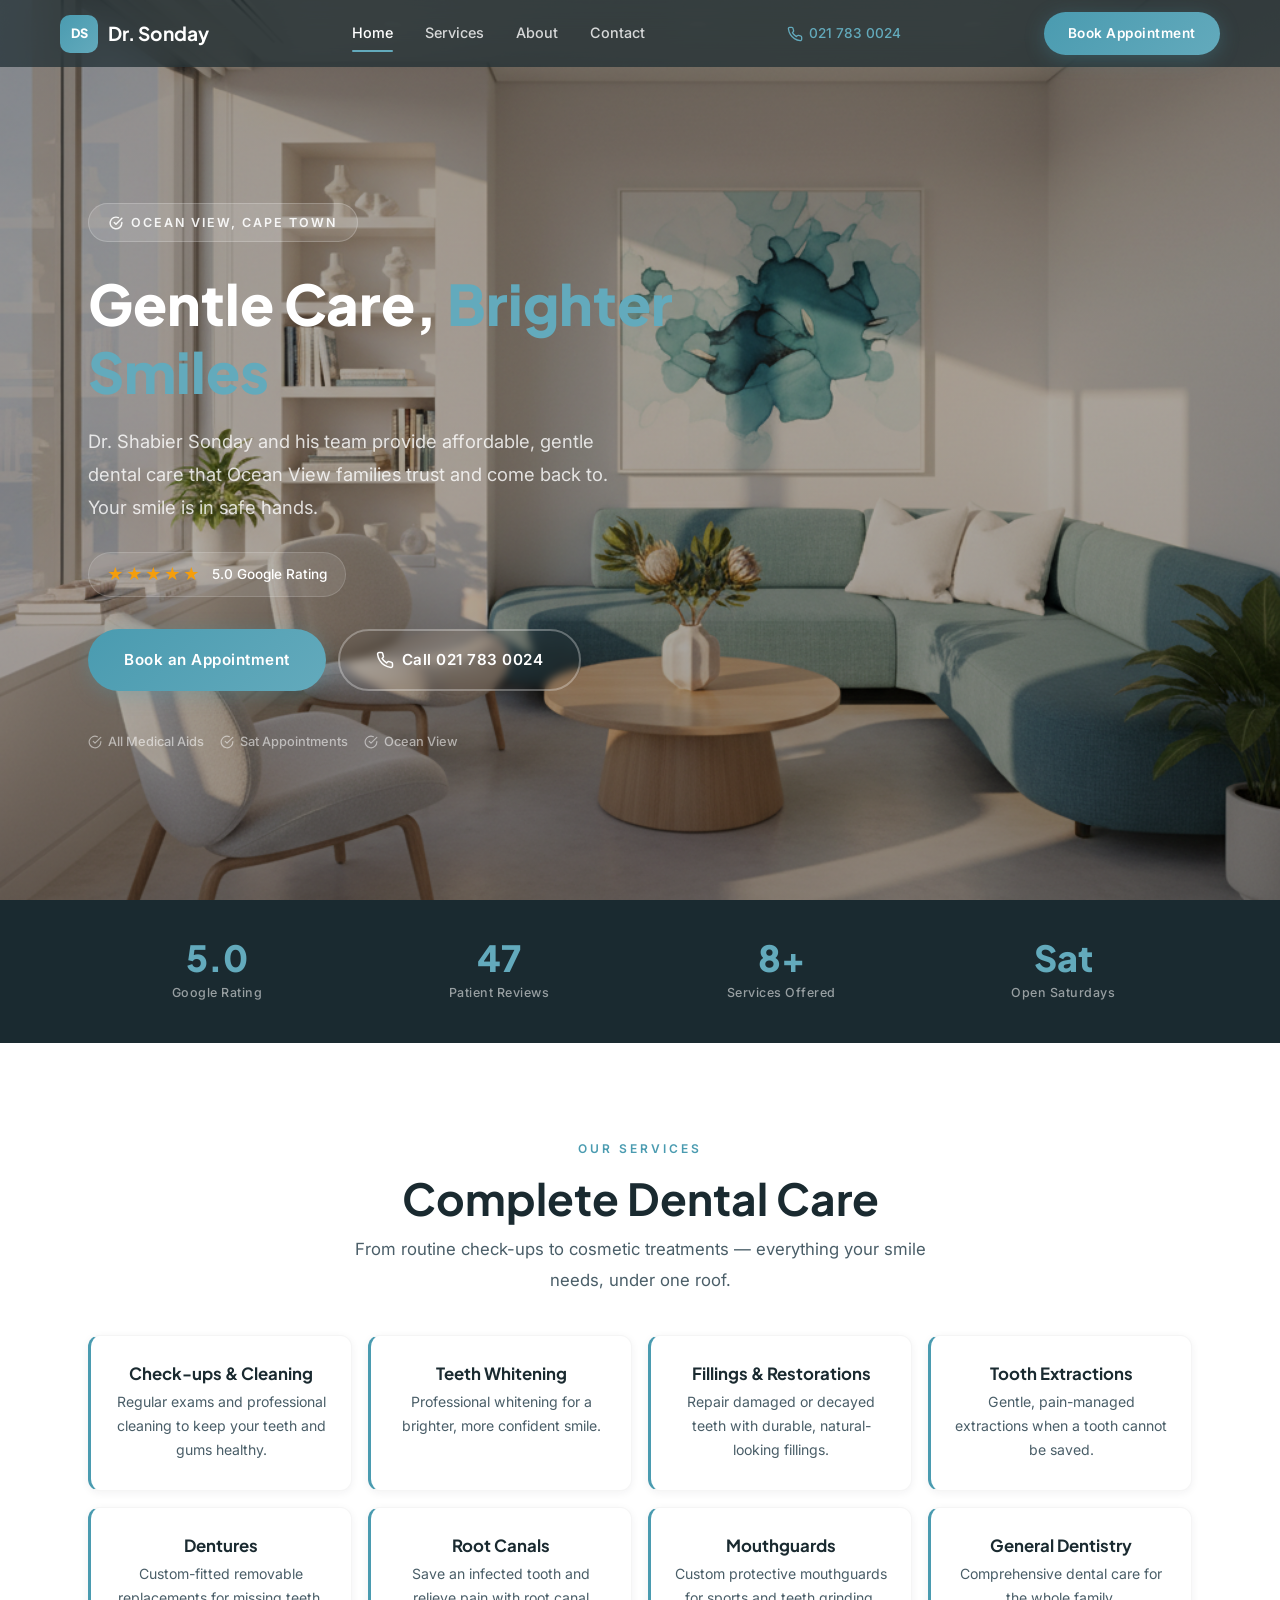
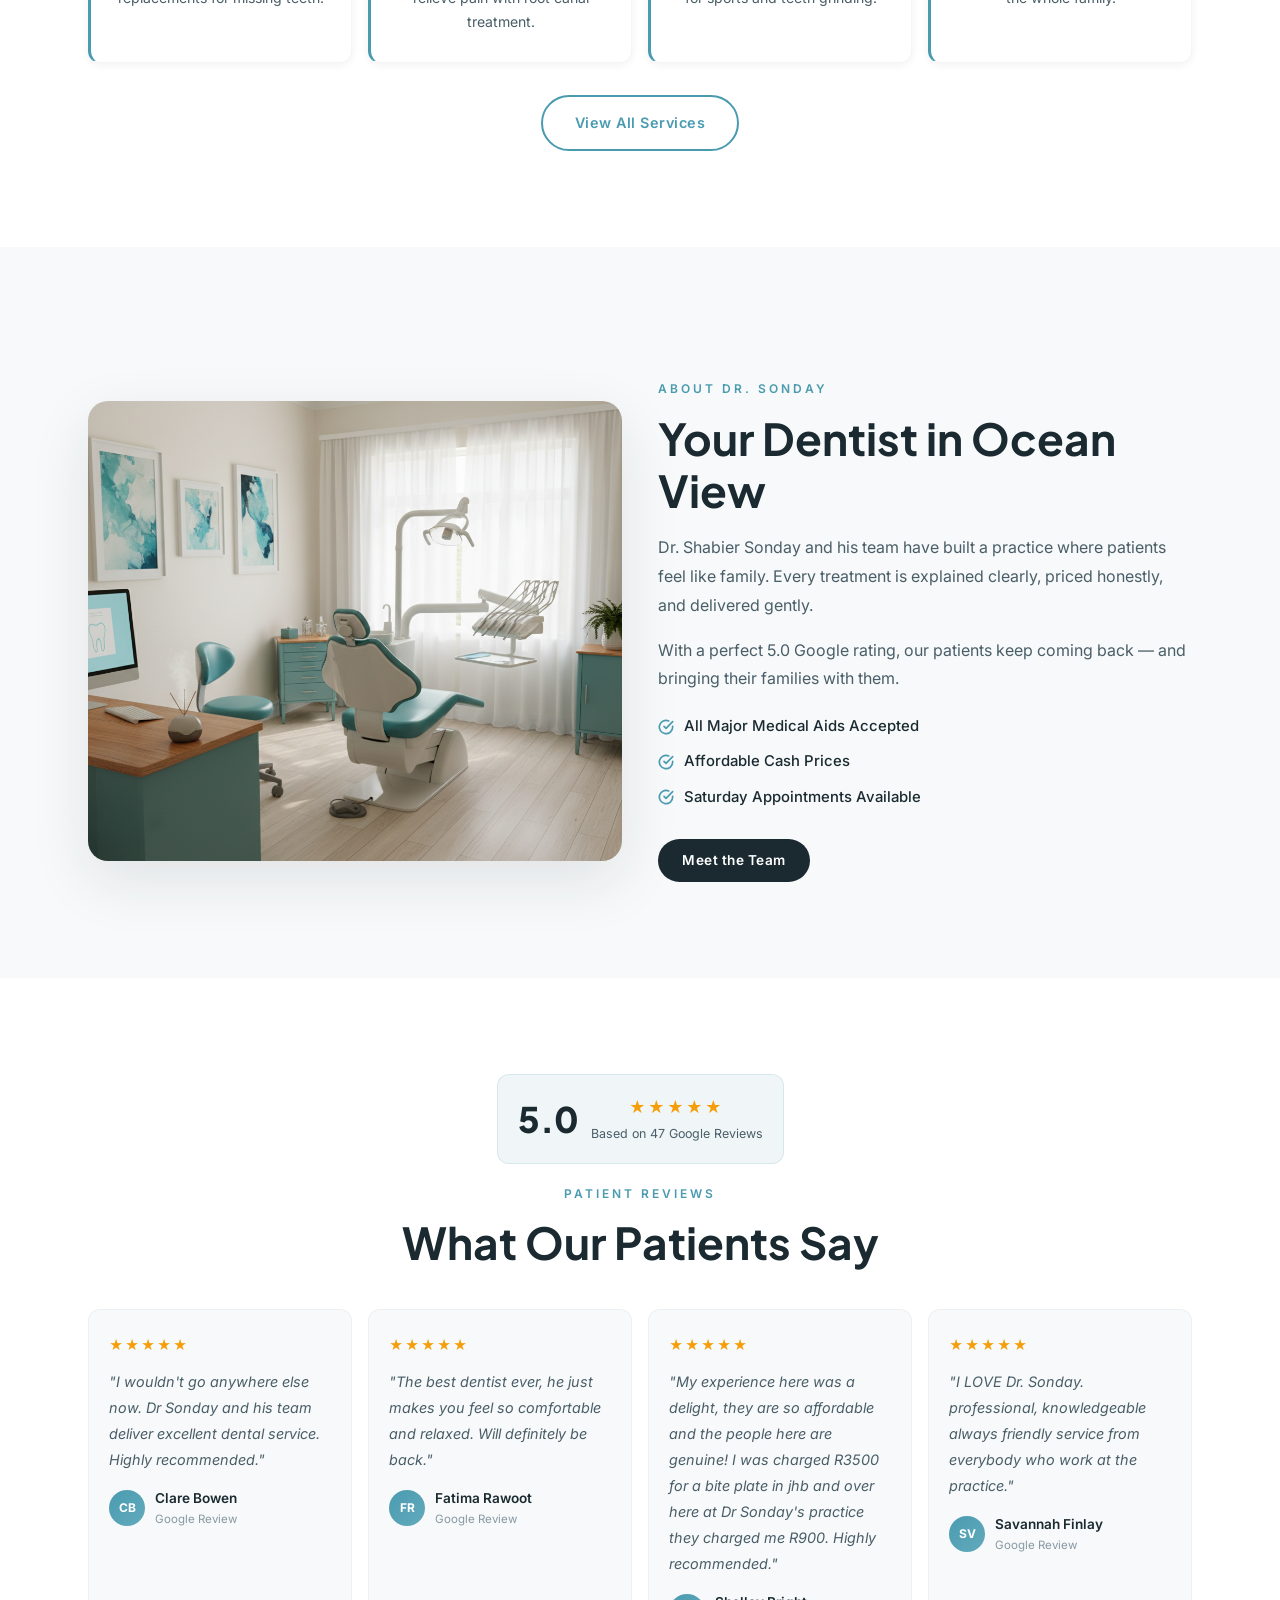
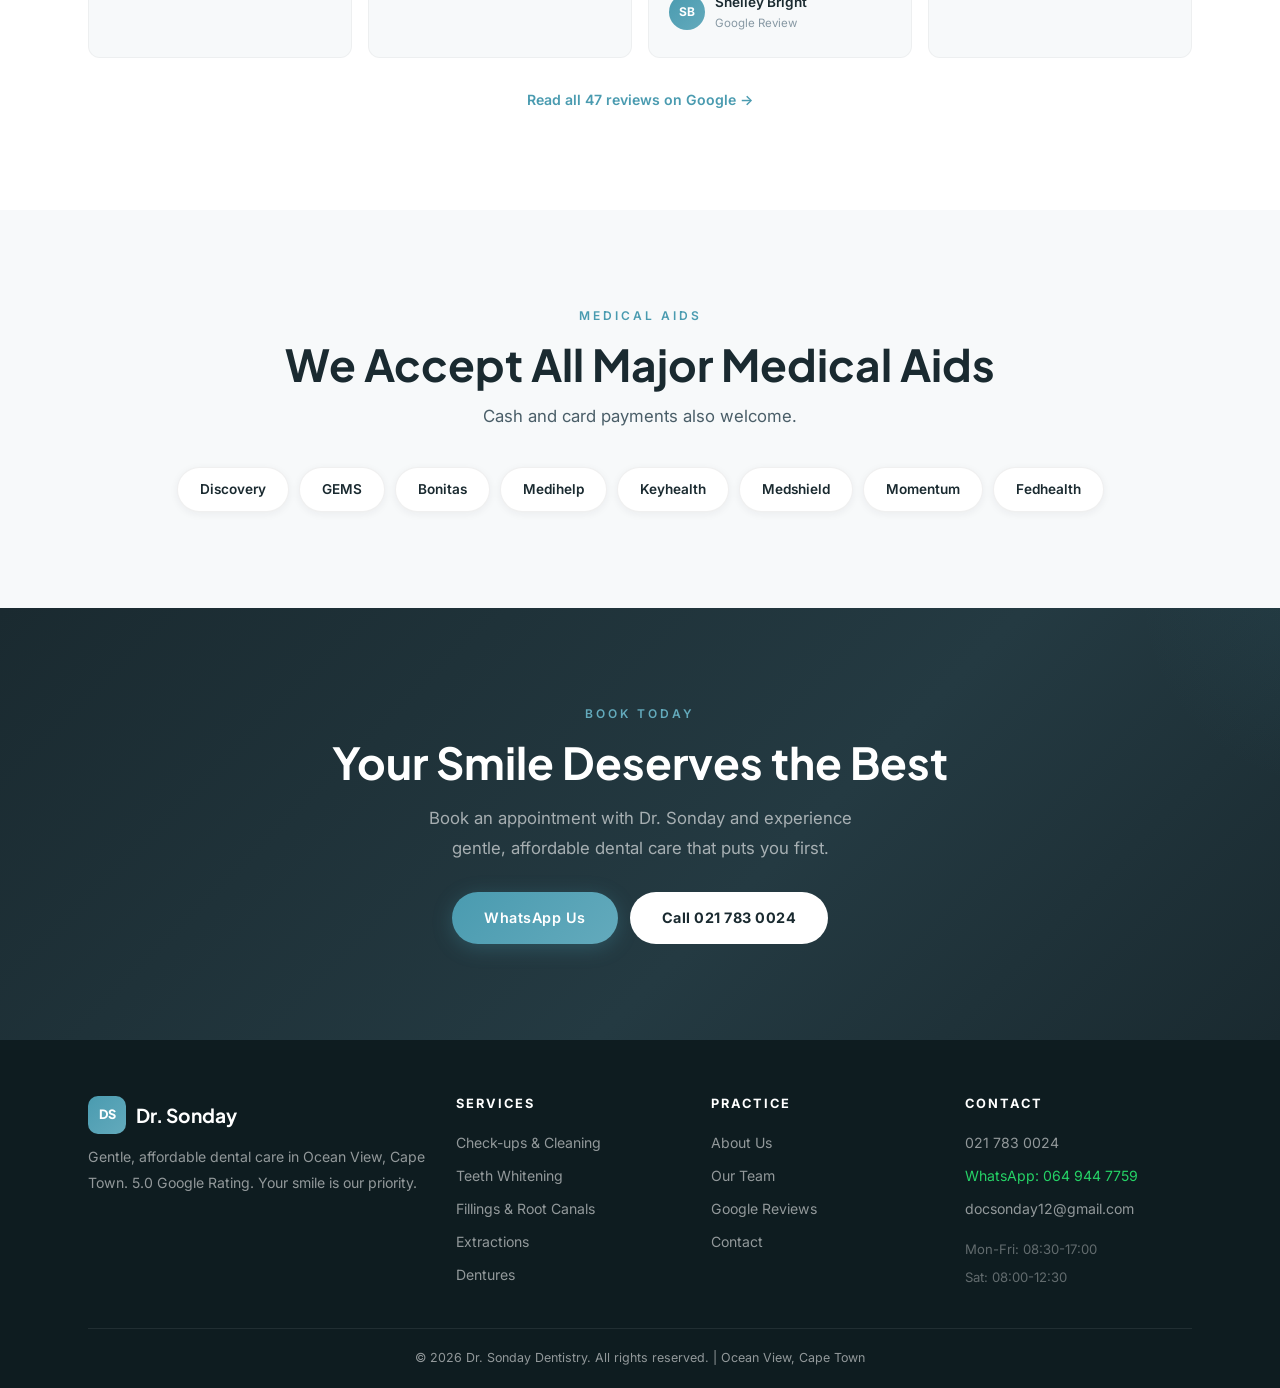
==== dentist/index.html @ e4972f82 "Complete rebuild of Dr. Sonday dental practice site Full rebuild using all 7thsense skills. Brand co" ====
<!DOCTYPE html>
<html lang="en">
<head>
<meta charset="UTF-8">
<meta name="viewport" content="width=device-width, initial-scale=1.0">
<title>Dr. Sonday Dentistry | Gentle Dental Care in Ocean View, Cape Town</title>
<meta name="description" content="Dr. Shabier Sonday — gentle, affordable dental care in Ocean View, Cape Town. 5.0 Google Rating. Teeth whitening, fillings, extractions, dentures, root canals. All medical aids accepted. Call 021 783 0024.">
<link rel="preconnect" href="https://fonts.googleapis.com">
<link rel="preconnect" href="https://fonts.gstatic.com" crossorigin>
<link href="https://fonts.googleapis.com/css2?family=Plus+Jakarta+Sans:wght@400;500;600;700;800&family=Inter:wght@300;400;500;600;700&display=swap" rel="stylesheet">
<script type="application/ld+json">
{
  "@context": "https://schema.org",
  "@type": "Dentist",
  "name": "Dr. Sonday Dentistry",
  "url": "https://616ac20304791.site123.me/",
  "telephone": "+27217830024",
  "email": "docsonday12@gmail.com",
  "address": {
    "@type": "PostalAddress",
    "streetAddress": "Flat 1, 18 Gemini Way",
    "addressLocality": "Ocean View",
    "addressRegion": "Cape Town",
    "postalCode": "7975",
    "addressCountry": "ZA"
  },
  "openingHoursSpecification": [
    {"@type": "OpeningHoursSpecification", "dayOfWeek": ["Monday","Tuesday","Wednesday","Thursday","Friday"], "opens": "08:30", "closes": "17:00"},
    {"@type": "OpeningHoursSpecification", "dayOfWeek": "Saturday", "opens": "08:00", "closes": "12:30"}
  ],
  "aggregateRating": {
    "@type": "AggregateRating",
    "ratingValue": "5.0",
    "reviewCount": "47"
  }
}
</script>
<style>
:root {
  --primary: #4a9bb0;
  --primary-dark: #3a8298;
  --primary-light: #63aabc;
  --accent: #e8a84c;
  --white: #ffffff;
  --off-white: #f7f9fa;
  --cream: #f0f6f8;
  --text-dark: #1a2a30;
  --text-mid: #4a5e68;
  --text-light: #8899a4;
  --shadow-sm: 0 2px 8px rgba(26,42,48,0.06);
  --shadow-md: 0 8px 30px rgba(26,42,48,0.08);
  --shadow-lg: 0 20px 60px rgba(26,42,48,0.10);
  --radius-sm: 8px;
  --radius-md: 12px;
  --radius-lg: 20px;
  --font-heading: 'Plus Jakarta Sans', -apple-system, sans-serif;
  --font-body: 'Inter', -apple-system, sans-serif;
  --max-width: 1200px;
  --transition: 0.3s cubic-bezier(0.4, 0, 0.2, 1);
}
*, *::before, *::after { box-sizing: border-box; margin: 0; padding: 0; }
html { scroll-behavior: smooth; font-size: 16px; }
body { font-family: var(--font-body); color: var(--text-dark); background: var(--white); line-height: 1.7; -webkit-font-smoothing: antialiased; overflow-x: hidden; }
img { max-width: 100%; height: auto; display: block; }
a { text-decoration: none; color: inherit; transition: color var(--transition); }
button { cursor: pointer; border: none; background: none; font-family: inherit; }
ul { list-style: none; }
.container { width: 100%; max-width: var(--max-width); margin: 0 auto; padding: 0 20px; }
h1, h2, h3, h4 { font-family: var(--font-heading); font-weight: 700; line-height: 1.2; color: var(--text-dark); }
h1 { font-size: clamp(2rem, 5vw, 3.5rem); }
h2 { font-size: clamp(1.75rem, 4vw, 2.75rem); }
h3 { font-size: clamp(1.25rem, 3vw, 1.5rem); }
.eyebrow { font-family: var(--font-body); font-size: 0.75rem; font-weight: 600; letter-spacing: 3px; text-transform: uppercase; color: var(--primary); margin-bottom: 12px; display: block; }
.accent { color: var(--primary); }
.section-subtitle { font-size: 1.05rem; color: var(--text-mid); max-width: 600px; line-height: 1.8; }
.text-center { text-align: center; }
.mx-auto { margin-left: auto; margin-right: auto; }
.btn { display: inline-flex; align-items: center; gap: 8px; padding: 14px 32px; border-radius: 50px; font-weight: 600; font-size: 0.9rem; letter-spacing: 0.5px; transition: all var(--transition); white-space: nowrap; }
.btn-primary { background: linear-gradient(135deg, var(--primary), var(--primary-light)); color: var(--white); box-shadow: 0 4px 20px rgba(74,155,176,0.3); }
.btn-primary:hover { transform: translateY(-2px); box-shadow: 0 8px 30px rgba(74,155,176,0.45); }
.btn-ghost { border: 2px solid rgba(255,255,255,0.3); color: var(--white); backdrop-filter: blur(4px); }
.btn-ghost:hover { border-color: var(--primary-light); color: var(--primary-light); }
.btn-outline { border: 2px solid var(--primary); color: var(--primary); }
.btn-outline:hover { background: var(--primary); color: var(--white); transform: translateY(-2px); }
.btn-dark { background: var(--text-dark); color: var(--white); }
.btn-dark:hover { transform: translateY(-2px); }
.btn-white { background: var(--white); color: var(--text-dark); font-weight: 700; }
.btn-white:hover { transform: translateY(-2px); box-shadow: var(--shadow-lg); }
.btn-sm { padding: 10px 24px; font-size: 0.85rem; }

/* NAV */
.nav { position: fixed; top: 0; left: 0; width: 100%; z-index: 1000; padding: 12px 0; transition: all var(--transition); background: rgba(26,42,48,0.7); backdrop-filter: blur(20px); -webkit-backdrop-filter: blur(20px); }
.nav.scrolled { background: rgba(26,42,48,0.95); box-shadow: 0 4px 30px rgba(0,0,0,0.15); padding: 8px 0; }
.nav-inner { display: flex; align-items: center; justify-content: space-between; max-width: var(--max-width); margin: 0 auto; padding: 0 20px; }
.nav-logo { display: flex; align-items: center; gap: 10px; color: var(--white); font-family: var(--font-heading); font-size: 1.2rem; font-weight: 700; }
.nav-logo-icon { width: 38px; height: 38px; background: linear-gradient(135deg, var(--primary), var(--primary-light)); border-radius: 10px; display: flex; align-items: center; justify-content: center; font-weight: 800; font-size: 0.8rem; color: var(--white); }
.nav-links { display: none; align-items: center; gap: 32px; }
.nav-links a { color: rgba(255,255,255,0.8); font-size: 0.9rem; font-weight: 500; transition: color var(--transition); position: relative; }
.nav-links a:hover, .nav-links a.active { color: var(--white); }
.nav-links a.active::after { content: ''; position: absolute; bottom: -6px; left: 0; width: 100%; height: 2px; background: var(--primary-light); border-radius: 2px; }
.nav-phone { display: none; color: var(--primary-light); font-weight: 500; font-size: 0.85rem; align-items: center; gap: 6px; }
.nav-cta { display: none; }
.nav-hamburger { display: flex; flex-direction: column; gap: 5px; padding: 8px; cursor: pointer; }
.nav-hamburger span { width: 24px; height: 2px; background: var(--white); border-radius: 2px; transition: all var(--transition); }

/* MOBILE MENU */
.mobile-menu { position: fixed; top: 0; left: 0; width: 100%; height: 100dvh; background: var(--white); z-index: 999; display: flex; flex-direction: column; opacity: 0; pointer-events: none; transition: opacity 0.35s ease; overflow-y: auto; }
.mobile-menu.open { opacity: 1; pointer-events: all; }
.mobile-menu-header { display: flex; align-items: center; justify-content: space-between; padding: 12px 20px; border-bottom: 1px solid rgba(0,0,0,0.06); flex-shrink: 0; }
.mobile-menu-header .nav-logo { color: var(--text-dark); }
.mobile-menu-nav { flex: 1; display: flex; flex-direction: column; padding: 32px 28px; }
.mobile-menu-nav a { color: var(--text-dark); font-family: var(--font-heading); font-size: 1.125rem; font-weight: 600; padding: 16px 0; border-bottom: 1px solid rgba(0,0,0,0.06); transition: color var(--transition); display: flex; align-items: center; justify-content: space-between; }
.mobile-menu-nav a:last-child { border-bottom: none; }
.mobile-menu-nav a::after { content: ''; width: 6px; height: 6px; border-right: 1.5px solid var(--primary); border-bottom: 1.5px solid var(--primary); transform: rotate(-45deg); flex-shrink: 0; }
.mobile-menu-nav a:hover { color: var(--primary); }
.mobile-menu-footer { padding: 20px 28px 32px; border-top: 1px solid rgba(0,0,0,0.06); flex-shrink: 0; }
.mobile-menu-footer .btn { width: 100%; justify-content: center; margin-bottom: 12px; }
.mobile-menu-footer-contact { display: flex; align-items: center; gap: 8px; color: var(--text-mid); font-size: 0.85rem; font-weight: 500; justify-content: center; }
.mobile-menu-footer-contact svg { color: var(--primary); flex-shrink: 0; }
.mobile-close { width: 44px; height: 44px; display: flex; align-items: center; justify-content: center; color: var(--text-dark); cursor: pointer; background: none; border: none; border-radius: 50%; transition: background var(--transition); }
.mobile-close:hover { background: rgba(0,0,0,0.05); }
.mobile-close svg { width: 20px; height: 20px; }

/* MOBILE BOTTOM BAR */
.mobile-bottom-bar { position: fixed; bottom: 0; left: 0; width: 100%; display: flex; z-index: 998; background: rgba(255,255,255,0.92); backdrop-filter: blur(20px); -webkit-backdrop-filter: blur(20px); border-top: 1px solid rgba(0,0,0,0.08); padding: 6px 8px; padding-bottom: max(6px, env(safe-area-inset-bottom)); gap: 8px; }
.mobile-bottom-bar a { flex: 1; display: flex; align-items: center; justify-content: center; gap: 6px; padding: 12px 8px; font-weight: 600; font-size: 0.8rem; letter-spacing: 0.3px; transition: all var(--transition); min-height: 48px; border-radius: 10px; }
.mobile-bottom-bar a svg { width: 18px; height: 18px; flex-shrink: 0; }
.mobile-bottom-bar .bar-call { color: var(--text-dark); border: 1.5px solid rgba(0,0,0,0.12); }
.mobile-bottom-bar .bar-whatsapp { color: var(--white); background: #25D366; }

.page { display: none; }
.page.active { display: block; }

/* HERO */
.hero { position: relative; display: flex; align-items: flex-start; background: var(--cream); padding: 96px 0 48px; overflow: hidden; }
.hero-content { position: relative; z-index: 2; }
.hero-badge { display: inline-flex; align-items: center; gap: 8px; background: rgba(74,155,176,0.1); border: 1px solid rgba(74,155,176,0.2); padding: 8px 20px; border-radius: 50px; color: var(--primary); font-size: 0.78rem; font-weight: 600; letter-spacing: 2px; text-transform: uppercase; margin-bottom: 28px; }
.hero-badge svg { flex-shrink: 0; color: var(--primary); }
.hero h1 { color: var(--text-dark); margin-bottom: 20px; max-width: 650px; font-weight: 800; }
.hero h1 .accent { color: var(--primary); }
.hero-sub { color: var(--text-mid); font-size: 1.05rem; max-width: 520px; margin-bottom: 28px; line-height: 1.8; }
.hero-rating { display: inline-flex; align-items: center; gap: 10px; background: var(--white); border: 1px solid rgba(0,0,0,0.06); border-radius: 50px; padding: 8px 18px; margin-bottom: 32px; color: var(--text-dark); font-size: 0.85rem; font-weight: 500; box-shadow: var(--shadow-sm); }
.hero-stars { color: #f59e0b; font-size: 1rem; letter-spacing: 2px; }
.hero-btns { display: flex; flex-wrap: wrap; gap: 12px; margin-bottom: 40px; }
.hero-btns .btn-ghost { display: none; }
.hero-trust { display: flex; flex-wrap: wrap; gap: 16px; color: var(--text-mid); font-size: 0.8rem; font-weight: 500; }
.hero-trust-item { display: flex; align-items: center; gap: 6px; }
.hero-trust-item svg { color: var(--primary); flex-shrink: 0; }

/* TRUST STRIP */
.trust-strip { background: var(--text-dark); padding: 40px 0; }
.trust-strip-grid { display: grid; grid-template-columns: 1fr 1fr; gap: 24px; text-align: center; }
.trust-stat-num { font-family: var(--font-heading); font-size: 1.75rem; font-weight: 800; color: var(--primary-light); line-height: 1; margin-bottom: 6px; }
.trust-stat-label { font-size: 0.78rem; color: rgba(255,255,255,0.55); font-weight: 500; letter-spacing: 0.5px; }

/* SERVICES */
.services-section { padding: 64px 0; background: var(--white); }
.services-grid { display: grid; grid-template-columns: 1fr; gap: 16px; margin-top: 40px; }
.service-card { background: var(--white); border-radius: var(--radius-md); padding: 28px 24px; box-shadow: var(--shadow-sm); border: 1px solid rgba(0,0,0,0.04); transition: all var(--transition); border-left: 3px solid var(--primary); }
.service-card:hover { transform: translateY(-3px); box-shadow: var(--shadow-md); }
.service-card h3 { margin-bottom: 6px; font-size: 1.05rem; }
.service-card p { color: var(--text-mid); font-size: 0.88rem; }

/* ABOUT PREVIEW */
.about-preview { padding: 64px 0; background: var(--off-white); }
.about-preview-grid { display: grid; grid-template-columns: 1fr; gap: 36px; align-items: center; margin-top: 36px; }
.about-preview-img { border-radius: var(--radius-lg); overflow: hidden; box-shadow: var(--shadow-lg); }
.about-preview-img img { width: 100%; height: 320px; object-fit: cover; }
.about-preview-content h2 { margin-bottom: 16px; }
.about-preview-content p { color: var(--text-mid); margin-bottom: 16px; line-height: 1.8; }
.about-check-list { margin-bottom: 24px; }
.about-check-list li { display: flex; align-items: center; gap: 10px; padding: 5px 0; font-weight: 500; font-size: 0.93rem; color: var(--text-dark); }
.about-check-list li svg { color: var(--primary); flex-shrink: 0; }

/* REVIEWS */
.reviews-section { padding: 64px 0; background: var(--white); }
.reviews-header { display: flex; flex-direction: column; align-items: center; text-align: center; margin-bottom: 40px; }
.reviews-score { display: inline-flex; align-items: center; gap: 12px; background: var(--cream); border: 1px solid rgba(74,155,176,0.15); border-radius: var(--radius-md); padding: 14px 20px; margin-bottom: 20px; }
.reviews-score-num { font-family: var(--font-heading); font-size: 2.2rem; font-weight: 800; color: var(--text-dark); }
.reviews-score-stars { color: #f59e0b; font-size: 1rem; letter-spacing: 2px; }
.reviews-score-count { color: var(--text-mid); font-size: 0.78rem; margin-top: 2px; }
.reviews-grid { display: grid; grid-template-columns: 1fr; gap: 16px; }
.review-card { background: var(--off-white); border: 1px solid rgba(0,0,0,0.04); border-radius: var(--radius-md); padding: 24px 20px; }
.review-card-stars { color: #f59e0b; font-size: 0.85rem; letter-spacing: 2px; margin-bottom: 12px; }
.review-card p { color: var(--text-mid); font-size: 0.9rem; line-height: 1.8; margin-bottom: 14px; font-style: italic; }
.review-card-author { display: flex; align-items: center; gap: 10px; }
.review-card-avatar { width: 36px; height: 36px; border-radius: 50%; background: linear-gradient(135deg, var(--primary), var(--primary-light)); display: flex; align-items: center; justify-content: center; color: var(--white); font-weight: 700; font-size: 0.75rem; }
.review-card-name { color: var(--text-dark); font-weight: 600; font-size: 0.85rem; }
.review-card-src { color: var(--text-light); font-size: 0.72rem; }
.reviews-link { text-align: center; margin-top: 28px; }
.reviews-link a { color: var(--primary); font-weight: 600; font-size: 0.88rem; }
.reviews-link a:hover { color: var(--primary-dark); }

/* MEDICAL AIDS */
.med-aids { padding: 64px 0; background: var(--off-white); }
.med-aids-grid { display: flex; flex-wrap: wrap; justify-content: center; gap: 10px; margin-top: 36px; }
.med-aid-pill { background: var(--white); border: 1px solid rgba(0,0,0,0.06); border-radius: 50px; padding: 10px 22px; font-weight: 600; font-size: 0.85rem; color: var(--text-dark); box-shadow: var(--shadow-sm); }

/* CTA */
.cta-section { padding: 64px 0; background: linear-gradient(135deg, #1a2a30 0%, #243a42 60%, #1a2a30 100%); text-align: center; position: relative; overflow: hidden; }
.cta-section::before { content: ''; position: absolute; top: -50%; right: -20%; width: 400px; height: 400px; background: radial-gradient(circle, rgba(74,155,176,0.08), transparent 70%); border-radius: 50%; }
.cta-section h2 { color: var(--white); margin-bottom: 14px; position: relative; z-index: 1; }
.cta-section p { color: rgba(255,255,255,0.6); margin-bottom: 28px; position: relative; z-index: 1; max-width: 480px; }
.cta-btns { display: flex; flex-wrap: wrap; justify-content: center; gap: 12px; position: relative; z-index: 1; }

/* FOOTER */
.footer { background: #0e1c20; padding: 56px 0 0; color: rgba(255,255,255,0.55); }
.footer-grid { display: grid; grid-template-columns: 1fr; gap: 28px; padding-bottom: 36px; border-bottom: 1px solid rgba(255,255,255,0.08); }
.footer-brand p { font-size: 0.88rem; line-height: 1.8; margin-top: 10px; }
.footer-col h4 { color: var(--white); font-family: var(--font-body); font-size: 0.8rem; font-weight: 700; text-transform: uppercase; letter-spacing: 2px; margin-bottom: 14px; }
.footer-col li { padding: 3px 0; }
.footer-col a { color: rgba(255,255,255,0.55); font-size: 0.88rem; transition: color var(--transition); }
.footer-col a:hover { color: var(--primary-light); }
.footer-bottom { padding: 18px 0 88px; text-align: center; font-size: 0.78rem; }

/* PAGE HERO */
.page-hero { background: linear-gradient(165deg, #1a2a30 0%, #243a42 100%); padding: 96px 0 48px; text-align: center; }
.page-hero h1 { color: var(--white); margin-bottom: 8px; }
.page-hero-bc { display: flex; align-items: center; justify-content: center; gap: 8px; font-size: 0.85rem; color: rgba(255,255,255,0.5); margin-bottom: 14px; }
.page-hero-bc a { color: var(--primary-light); }
.page-hero p { color: rgba(255,255,255,0.6); max-width: 500px; margin: 0 auto; }

/* SERVICES PAGE */
.service-detail { padding: 56px 0; }
.service-detail:nth-child(even) { background: var(--off-white); }
.service-detail-grid { display: grid; grid-template-columns: 1fr; gap: 32px; align-items: center; }
.service-detail-img img { width: 100%; height: 260px; object-fit: cover; border-radius: var(--radius-lg); box-shadow: var(--shadow-md); }
.service-detail-content h3 { font-size: 1.4rem; margin-bottom: 10px; }
.service-detail-content p { color: var(--text-mid); margin-bottom: 16px; line-height: 1.8; }
.service-detail-checklist li { display: flex; align-items: flex-start; gap: 10px; padding: 5px 0; color: var(--text-mid); font-size: 0.9rem; }
.service-detail-checklist li svg { color: var(--primary); flex-shrink: 0; margin-top: 3px; }

/* TEAM */
.team-section { padding: 64px 0; }
.team-grid { display: grid; grid-template-columns: 1fr 1fr; gap: 16px; margin-top: 40px; }
.team-card { background: var(--white); border-radius: var(--radius-md); overflow: hidden; box-shadow: var(--shadow-sm); border: 1px solid rgba(0,0,0,0.04); text-align: center; }
.team-card-img { width: 100%; height: 140px; background: linear-gradient(135deg, #1a2a30, #243a42); display: flex; align-items: center; justify-content: center; color: var(--primary-light); font-size: 2rem; font-family: var(--font-heading); font-weight: 700; }
.team-card-body { padding: 16px 12px; }
.team-card h3 { font-size: 0.95rem; margin-bottom: 2px; }
.team-card p { color: var(--text-mid); font-size: 0.78rem; }
.team-card .team-title { color: var(--primary); font-size: 0.72rem; font-weight: 600; letter-spacing: 0.5px; }

/* CONTACT */
.contact-section { padding: 64px 0; }
.contact-grid { display: grid; grid-template-columns: 1fr; gap: 28px; }
.contact-info { background: #1a2a30; border-radius: var(--radius-lg); padding: 36px 24px; color: var(--white); }
.contact-info h3 { color: var(--white); margin-bottom: 6px; font-size: 1.4rem; }
.contact-info > p { color: rgba(255,255,255,0.6); margin-bottom: 28px; font-size: 0.9rem; }
.contact-item { display: flex; gap: 12px; margin-bottom: 20px; }
.contact-item-icon { width: 40px; height: 40px; background: rgba(74,155,176,0.12); border-radius: var(--radius-sm); display: flex; align-items: center; justify-content: center; color: var(--primary-light); flex-shrink: 0; }
.contact-item-label { color: rgba(255,255,255,0.45); font-size: 0.72rem; font-weight: 600; letter-spacing: 1px; text-transform: uppercase; }
.contact-item-value { color: var(--white); font-weight: 500; font-size: 0.9rem; margin-top: 2px; }
.contact-item-value a { color: var(--primary-light); }
.contact-item-value a:hover { color: var(--primary); }
.contact-form-wrap { background: var(--white); border-radius: var(--radius-lg); padding: 36px 24px; box-shadow: var(--shadow-md); border: 1px solid rgba(0,0,0,0.04); }
.contact-form-wrap h3 { margin-bottom: 6px; }
.contact-form-wrap > p { color: var(--text-mid); margin-bottom: 24px; font-size: 0.9rem; }
.form-group { margin-bottom: 16px; }
.form-group label { display: block; font-size: 0.82rem; font-weight: 600; color: var(--text-dark); margin-bottom: 5px; }
.form-group input, .form-group select, .form-group textarea { width: 100%; padding: 11px 14px; border: 1.5px solid #e2e8f0; border-radius: var(--radius-sm); font-family: var(--font-body); font-size: 0.9rem; transition: border-color var(--transition); background: var(--white); color: var(--text-dark); }
.form-group input:focus, .form-group select:focus, .form-group textarea:focus { outline: none; border-color: var(--primary); box-shadow: 0 0 0 3px rgba(74,155,176,0.1); }
.form-group textarea { resize: vertical; min-height: 90px; }
.form-submit { width: 100%; }

.hours-section { padding: 56px 0; background: var(--off-white); }
.hours-grid { display: grid; grid-template-columns: 1fr; gap: 10px; margin-top: 28px; max-width: 480px; }
.hours-row { display: flex; justify-content: space-between; padding: 11px 14px; background: var(--white); border-radius: var(--radius-sm); font-size: 0.9rem; }
.hours-row-day { font-weight: 600; color: var(--text-dark); }
.hours-row-time { color: var(--text-mid); }
.hours-row.today { border-left: 3px solid var(--primary); background: rgba(74,155,176,0.06); }

/* ANIMATIONS */
.fade-in { opacity: 0; transition: opacity 0.6s ease; }
.fade-in.visible { opacity: 1; }

/* TABLET */
@media (min-width: 768px) {
  .container { padding: 0 32px; }
  .trust-strip-grid { grid-template-columns: repeat(4, 1fr); }
  .services-grid { grid-template-columns: 1fr 1fr; }
  .about-preview-grid { grid-template-columns: 1fr 1fr; }
  .about-preview-img img { height: 400px; }
  .reviews-grid { grid-template-columns: 1fr 1fr; }
  .footer-grid { grid-template-columns: 1.5fr 1fr 1fr 1fr; }
  .team-grid { grid-template-columns: repeat(4, 1fr); }
  .service-detail-grid { grid-template-columns: 1fr 1fr; }
  .service-detail:nth-child(even) .service-detail-grid { direction: rtl; }
  .service-detail:nth-child(even) .service-detail-grid > * { direction: ltr; }
  .contact-grid { grid-template-columns: 1fr 1fr; }
  .services-section, .about-preview, .reviews-section, .med-aids, .cta-section, .team-section, .contact-section { padding: 80px 0; }
  .hero { padding: 100px 0 48px; }
}
@media (min-width: 1024px) {
  .nav-links { display: flex; }
  .nav-phone { display: flex; }
  .nav-cta { display: inline-flex; }
  .nav-hamburger { display: none; }
  .mobile-bottom-bar { display: none; }
  .footer-bottom { padding-bottom: 20px; }
  .container { padding: 0 48px; }
  .services-grid { grid-template-columns: repeat(4, 1fr); }
  .reviews-grid { grid-template-columns: repeat(4, 1fr); }
  .hero { min-height: 100vh; align-items: center; padding: 120px 0 64px; background: linear-gradient(165deg, rgba(0,0,0,0.35) 0%, rgba(0,0,0,0.3) 50%, rgba(0,0,0,0.38) 100%), url('hero.png') center/cover no-repeat; }
  .hero h1 { font-size: 3.5rem; color: var(--white); }
  .hero h1 .accent { color: var(--primary-light); }
  .hero-sub { color: rgba(255,255,255,0.8); font-size: 1.15rem; }
  .hero-badge { background: rgba(255,255,255,0.12); border-color: rgba(255,255,255,0.2); color: rgba(255,255,255,0.9); }
  .hero-badge svg { color: rgba(255,255,255,0.9); }
  .hero-rating { background: rgba(255,255,255,0.1); border-color: rgba(255,255,255,0.15); color: var(--white); box-shadow: none; }
  .hero-trust { color: rgba(255,255,255,0.55); }
  .hero-trust-item svg { color: rgba(255,255,255,0.5); }
  .hero-btns .btn-ghost { display: inline-flex; }
  .hero-btns .btn { padding: 16px 36px; font-size: 0.95rem; }
  .trust-stat-num { font-size: 2.25rem; }
  .about-preview-img img { height: 460px; }
  .service-detail-img img { height: 340px; }
  .contact-info { padding: 44px 32px; }
  .contact-form-wrap { padding: 44px 32px; }
  .services-section, .about-preview, .reviews-section, .med-aids, .cta-section, .team-section, .contact-section { padding: 96px 0; }
}
@media (min-width: 1440px) {
  .container { max-width: 1320px; }
  .hero h1 { font-size: 3.8rem; max-width: 750px; }
  .hero-sub { font-size: 1.2rem; max-width: 580px; }
}
</style>
</head>
<body>

<nav class="nav" id="navbar">
  <div class="nav-inner">
    <a href="#" class="nav-logo" onclick="navTo('home');return false;"><div class="nav-logo-icon">DS</div> Dr. Sonday</a>
    <div class="nav-links">
      <a href="#" class="active" data-page="home" onclick="navTo('home');return false;">Home</a>
      <a href="#" data-page="services" onclick="navTo('services');return false;">Services</a>
      <a href="#" data-page="about" onclick="navTo('about');return false;">About</a>
      <a href="#" data-page="contact" onclick="navTo('contact');return false;">Contact</a>
    </div>
    <a href="tel:+27217830024" class="nav-phone"><svg width="16" height="16" viewBox="0 0 24 24" fill="none" stroke="currentColor" stroke-width="2" stroke-linecap="round" stroke-linejoin="round"><path d="M22 16.92v3a2 2 0 01-2.18 2 19.79 19.79 0 01-8.63-3.07 19.5 19.5 0 01-6-6 19.79 19.79 0 01-3.07-8.67A2 2 0 014.11 2h3a2 2 0 012 1.72c.127.96.361 1.903.7 2.81a2 2 0 01-.45 2.11L8.09 9.91a16 16 0 006 6l1.27-1.27a2 2 0 012.11-.45c.907.339 1.85.573 2.81.7A2 2 0 0122 16.92z"/></svg> 021 783 0024</a>
    <a href="whatsapp://send?phone=27649447759" class="btn btn-primary btn-sm nav-cta">Book Appointment</a>
    <button class="nav-hamburger" onclick="toggleMenu()" aria-label="Menu"><span></span><span></span><span></span></button>
  </div>
</nav>

<div class="mobile-menu" id="mobileMenu">
  <div class="mobile-menu-header">
    <a href="#" class="nav-logo" onclick="navTo('home');closeMenu();return false;"><div class="nav-logo-icon">DS</div> Dr. Sonday</a>
    <button class="mobile-close" onclick="closeMenu()" aria-label="Close menu"><svg viewBox="0 0 24 24" fill="none" stroke="currentColor" stroke-width="2" stroke-linecap="round" stroke-linejoin="round"><line x1="18" y1="6" x2="6" y2="18"/><line x1="6" y1="6" x2="18" y2="18"/></svg></button>
  </div>
  <div class="mobile-menu-nav">
    <a href="#" onclick="navTo('home');closeMenu();return false;">Home</a>
    <a href="#" onclick="navTo('services');closeMenu();return false;">Services</a>
    <a href="#" onclick="navTo('about');closeMenu();return false;">About</a>
    <a href="#" onclick="navTo('contact');closeMenu();return false;">Contact</a>
  </div>
  <div class="mobile-menu-footer">
    <a href="whatsapp://send?phone=27649447759" class="btn btn-primary">WhatsApp Us</a>
    <div class="mobile-menu-footer-contact"><svg width="14" height="14" viewBox="0 0 24 24" fill="none" stroke="currentColor" stroke-width="2" stroke-linecap="round" stroke-linejoin="round"><path d="M22 16.92v3a2 2 0 01-2.18 2 19.79 19.79 0 01-8.63-3.07 19.5 19.5 0 01-6-6 19.79 19.79 0 01-3.07-8.67A2 2 0 014.11 2h3a2 2 0 012 1.72c.127.96.361 1.903.7 2.81a2 2 0 01-.45 2.11L8.09 9.91a16 16 0 006 6l1.27-1.27a2 2 0 012.11-.45c.907.339 1.85.573 2.81.7A2 2 0 0122 16.92z"/></svg><a href="tel:+27217830024">021 783 0024</a></div>
  </div>
</div>

<div class="mobile-bottom-bar" id="mobileBar">
  <a href="tel:+27217830024" class="bar-call" aria-label="Call us"><svg viewBox="0 0 24 24" fill="none" stroke="currentColor" stroke-width="2" stroke-linecap="round" stroke-linejoin="round"><path d="M22 16.92v3a2 2 0 01-2.18 2 19.79 19.79 0 01-8.63-3.07 19.5 19.5 0 01-6-6 19.79 19.79 0 01-3.07-8.67A2 2 0 014.11 2h3a2 2 0 012 1.72c.127.96.361 1.903.7 2.81a2 2 0 01-.45 2.11L8.09 9.91a16 16 0 006 6l1.27-1.27a2 2 0 012.11-.45c.907.339 1.85.573 2.81.7A2 2 0 0122 16.92z"/></svg> Call</a>
  <a href="whatsapp://send?phone=27649447759" class="bar-whatsapp" aria-label="WhatsApp us"><svg viewBox="0 0 24 24" fill="currentColor" width="18" height="18"><path d="M17.472 14.382c-.297-.149-1.758-.867-2.03-.967-.273-.099-.471-.148-.67.15-.197.297-.767.966-.94 1.164-.173.199-.347.223-.644.075-.297-.15-1.255-.463-2.39-1.475-.883-.788-1.48-1.761-1.653-2.059-.173-.297-.019-.458.13-.606.134-.133.298-.347.446-.52.149-.174.198-.298.298-.497.099-.198.05-.371-.025-.52-.075-.149-.669-1.612-.916-2.207-.242-.579-.487-.5-.669-.51-.173-.008-.371-.01-.57-.01-.198 0-.52.074-.792.372-.272.297-1.04 1.016-1.04 2.479 0 1.462 1.065 2.875 1.213 3.074.149.198 2.096 3.2 5.077 4.487.709.306 1.262.489 1.694.625.712.227 1.36.195 1.871.118.571-.085 1.758-.719 2.006-1.413.248-.694.248-1.289.173-1.413-.074-.124-.272-.198-.57-.347m-5.421 7.403h-.004a9.87 9.87 0 01-5.031-1.378l-.361-.214-3.741.982.998-3.648-.235-.374a9.86 9.86 0 01-1.51-5.26c.001-5.45 4.436-9.884 9.888-9.884 2.64 0 5.122 1.03 6.988 2.898a9.825 9.825 0 012.893 6.994c-.003 5.45-4.437 9.884-9.885 9.884m8.413-18.297A11.815 11.815 0 0012.05 0C5.495 0 .16 5.335.157 11.892c0 2.096.547 4.142 1.588 5.945L.057 24l6.305-1.654a11.882 11.882 0 005.683 1.448h.005c6.554 0 11.89-5.335 11.893-11.893a11.821 11.821 0 00-3.48-8.413z"/></svg> WhatsApp</a>
</div>

<!-- HOME -->
<div class="page active" id="page-home">
  <section class="hero">
    <div class="container hero-content">
      <div class="hero-badge"><svg width="14" height="14" viewBox="0 0 24 24" fill="none" stroke="currentColor" stroke-width="2.5" stroke-linecap="round" stroke-linejoin="round"><path d="M22 11.08V12a10 10 0 11-5.93-9.14"/><polyline points="22 4 12 14.01 9 11.01"/></svg> Ocean View, Cape Town</div>
      <h1>Gentle Care, <span class="accent">Brighter Smiles</span></h1>
      <p class="hero-sub">Dr. Shabier Sonday and his team provide affordable, gentle dental care that Ocean View families trust and come back to. Your smile is in safe hands.</p>
      <a href="https://search.google.com/local/reviews?placeid=ChIJZ61zaEFrzB0RqVIYufiLzY8" target="_blank" rel="noopener" class="hero-rating"><span class="hero-stars">&#9733;&#9733;&#9733;&#9733;&#9733;</span> <span>5.0 Google Rating</span></a>
      <div class="hero-btns">
        <a href="whatsapp://send?phone=27649447759" class="btn btn-primary">Book an Appointment</a>
        <a href="tel:+27217830024" class="btn btn-ghost"><svg width="18" height="18" viewBox="0 0 24 24" fill="none" stroke="currentColor" stroke-width="2" stroke-linecap="round" stroke-linejoin="round"><path d="M22 16.92v3a2 2 0 01-2.18 2 19.79 19.79 0 01-8.63-3.07 19.5 19.5 0 01-6-6 19.79 19.79 0 01-3.07-8.67A2 2 0 014.11 2h3a2 2 0 012 1.72c.127.96.361 1.903.7 2.81a2 2 0 01-.45 2.11L8.09 9.91a16 16 0 006 6l1.27-1.27a2 2 0 012.11-.45c.907.339 1.85.573 2.81.7A2 2 0 0122 16.92z"/></svg> Call 021 783 0024</a>
      </div>
      <div class="hero-trust">
        <div class="hero-trust-item"><svg width="14" height="14" viewBox="0 0 24 24" fill="none" stroke="currentColor" stroke-width="2" stroke-linecap="round" stroke-linejoin="round"><path d="M22 11.08V12a10 10 0 11-5.93-9.14"/><polyline points="22 4 12 14.01 9 11.01"/></svg> All Medical Aids</div>
        <div class="hero-trust-item"><svg width="14" height="14" viewBox="0 0 24 24" fill="none" stroke="currentColor" stroke-width="2" stroke-linecap="round" stroke-linejoin="round"><path d="M22 11.08V12a10 10 0 11-5.93-9.14"/><polyline points="22 4 12 14.01 9 11.01"/></svg> Sat Appointments</div>
        <div class="hero-trust-item"><svg width="14" height="14" viewBox="0 0 24 24" fill="none" stroke="currentColor" stroke-width="2" stroke-linecap="round" stroke-linejoin="round"><path d="M22 11.08V12a10 10 0 11-5.93-9.14"/><polyline points="22 4 12 14.01 9 11.01"/></svg> Ocean View</div>
      </div>
    </div>
  </section>

  <section class="trust-strip">
    <div class="container"><div class="trust-strip-grid">
      <div class="fade-in"><div class="trust-stat-num">5.0</div><div class="trust-stat-label">Google Rating</div></div>
      <div class="fade-in"><div class="trust-stat-num">47</div><div class="trust-stat-label">Patient Reviews</div></div>
      <div class="fade-in"><div class="trust-stat-num">8+</div><div class="trust-stat-label">Services Offered</div></div>
      <div class="fade-in"><div class="trust-stat-num">Sat</div><div class="trust-stat-label">Open Saturdays</div></div>
    </div></div>
  </section>

  <section class="services-section">
    <div class="container text-center">
      <span class="eyebrow">Our Services</span>
      <h2>Complete Dental Care</h2>
      <p class="section-subtitle mx-auto" style="margin-top:10px;">From routine check-ups to cosmetic treatments — everything your smile needs, under one roof.</p>
      <div class="services-grid">
        <div class="service-card fade-in"><h3>Check-ups &amp; Cleaning</h3><p>Regular exams and professional cleaning to keep your teeth and gums healthy.</p></div>
        <div class="service-card fade-in"><h3>Teeth Whitening</h3><p>Professional whitening for a brighter, more confident smile.</p></div>
        <div class="service-card fade-in"><h3>Fillings &amp; Restorations</h3><p>Repair damaged or decayed teeth with durable, natural-looking fillings.</p></div>
        <div class="service-card fade-in"><h3>Tooth Extractions</h3><p>Gentle, pain-managed extractions when a tooth cannot be saved.</p></div>
        <div class="service-card fade-in"><h3>Dentures</h3><p>Custom-fitted removable replacements for missing teeth.</p></div>
        <div class="service-card fade-in"><h3>Root Canals</h3><p>Save an infected tooth and relieve pain with root canal treatment.</p></div>
        <div class="service-card fade-in"><h3>Mouthguards</h3><p>Custom protective mouthguards for sports and teeth grinding.</p></div>
        <div class="service-card fade-in"><h3>General Dentistry</h3><p>Comprehensive dental care for the whole family.</p></div>
      </div>
      <div style="text-align:center;margin-top:32px;"><a href="#" onclick="navTo('services');return false;" class="btn btn-outline">View All Services</a></div>
    </div>
  </section>

  <section class="about-preview">
    <div class="container">
      <div class="about-preview-grid">
        <div class="about-preview-img fade-in"><img src="about.png" alt="Dr. Sonday dental consultation" loading="lazy"></div>
        <div class="about-preview-content fade-in">
          <span class="eyebrow">About Dr. Sonday</span>
          <h2>Your Dentist in Ocean View</h2>
          <p>Dr. Shabier Sonday and his team have built a practice where patients feel like family. Every treatment is explained clearly, priced honestly, and delivered gently.</p>
          <p>With a perfect 5.0 Google rating, our patients keep coming back — and bringing their families with them.</p>
          <ul class="about-check-list">
            <li><svg width="16" height="16" viewBox="0 0 24 24" fill="none" stroke="currentColor" stroke-width="2.5" stroke-linecap="round" stroke-linejoin="round"><path d="M22 11.08V12a10 10 0 11-5.93-9.14"/><polyline points="22 4 12 14.01 9 11.01"/></svg> All Major Medical Aids Accepted</li>
            <li><svg width="16" height="16" viewBox="0 0 24 24" fill="none" stroke="currentColor" stroke-width="2.5" stroke-linecap="round" stroke-linejoin="round"><path d="M22 11.08V12a10 10 0 11-5.93-9.14"/><polyline points="22 4 12 14.01 9 11.01"/></svg> Affordable Cash Prices</li>
            <li><svg width="16" height="16" viewBox="0 0 24 24" fill="none" stroke="currentColor" stroke-width="2.5" stroke-linecap="round" stroke-linejoin="round"><path d="M22 11.08V12a10 10 0 11-5.93-9.14"/><polyline points="22 4 12 14.01 9 11.01"/></svg> Saturday Appointments Available</li>
          </ul>
          <a href="#" onclick="navTo('about');return false;" class="btn btn-dark btn-sm">Meet the Team</a>
        </div>
      </div>
    </div>
  </section>

  <section class="reviews-section">
    <div class="container">
      <div class="reviews-header">
        <div class="reviews-score fade-in">
          <div class="reviews-score-num">5.0</div>
          <div><div class="reviews-score-stars">&#9733;&#9733;&#9733;&#9733;&#9733;</div><div class="reviews-score-count">Based on 47 Google Reviews</div></div>
        </div>
        <span class="eyebrow">Patient Reviews</span>
        <h2>What Our Patients Say</h2>
      </div>
      <div class="reviews-grid">
        <div class="review-card fade-in"><div class="review-card-stars">&#9733;&#9733;&#9733;&#9733;&#9733;</div><p>"I wouldn't go anywhere else now. Dr Sonday and his team deliver excellent dental service. Highly recommended."</p><div class="review-card-author"><div class="review-card-avatar">CB</div><div><div class="review-card-name">Clare Bowen</div><div class="review-card-src">Google Review</div></div></div></div>
        <div class="review-card fade-in"><div class="review-card-stars">&#9733;&#9733;&#9733;&#9733;&#9733;</div><p>"The best dentist ever, he just makes you feel so comfortable and relaxed. Will definitely be back."</p><div class="review-card-author"><div class="review-card-avatar">FR</div><div><div class="review-card-name">Fatima Rawoot</div><div class="review-card-src">Google Review</div></div></div></div>
        <div class="review-card fade-in"><div class="review-card-stars">&#9733;&#9733;&#9733;&#9733;&#9733;</div><p>"My experience here was a delight, they are so affordable and the people here are genuine! I was charged R3500 for a bite plate in jhb and over here at Dr Sonday's practice they charged me R900. Highly recommended."</p><div class="review-card-author"><div class="review-card-avatar">SB</div><div><div class="review-card-name">Shelley Bright</div><div class="review-card-src">Google Review</div></div></div></div>
        <div class="review-card fade-in"><div class="review-card-stars">&#9733;&#9733;&#9733;&#9733;&#9733;</div><p>"I LOVE Dr. Sonday. professional, knowledgeable always friendly service from everybody who work at the practice."</p><div class="review-card-author"><div class="review-card-avatar">SV</div><div><div class="review-card-name">Savannah Finlay</div><div class="review-card-src">Google Review</div></div></div></div>
      </div>
      <div class="reviews-link"><a href="https://search.google.com/local/reviews?placeid=ChIJZ61zaEFrzB0RqVIYufiLzY8" target="_blank" rel="noopener">Read all 47 reviews on Google &rarr;</a></div>
    </div>
  </section>

  <section class="med-aids">
    <div class="container text-center">
      <span class="eyebrow">Medical Aids</span>
      <h2>We Accept All Major Medical Aids</h2>
      <p class="section-subtitle mx-auto" style="margin-top:10px;">Cash and card payments also welcome.</p>
      <div class="med-aids-grid fade-in">
        <div class="med-aid-pill">Discovery</div><div class="med-aid-pill">GEMS</div><div class="med-aid-pill">Bonitas</div><div class="med-aid-pill">Medihelp</div><div class="med-aid-pill">Keyhealth</div><div class="med-aid-pill">Medshield</div><div class="med-aid-pill">Momentum</div><div class="med-aid-pill">Fedhealth</div>
      </div>
    </div>
  </section>

  <section class="cta-section">
    <div class="container text-center">
      <span class="eyebrow" style="color:var(--primary-light);">Book Today</span>
      <h2>Your Smile Deserves the Best</h2>
      <p class="section-subtitle mx-auto">Book an appointment with Dr. Sonday and experience gentle, affordable dental care that puts you first.</p>
      <div class="cta-btns">
        <a href="whatsapp://send?phone=27649447759" class="btn btn-primary">WhatsApp Us</a>
        <a href="tel:+27217830024" class="btn btn-white">Call 021 783 0024</a>
      </div>
    </div>
  </section>
</div>

<!-- SERVICES -->
<div class="page" id="page-services">
  <div class="page-hero"><div class="container"><div class="page-hero-bc"><a href="#" onclick="navTo('home');return false;">Home</a> <span>/</span> Services</div><h1>Our Services</h1><p>Complete dental care for the whole family, from check-ups to cosmetic treatments.</p></div></div>
  <div class="service-detail"><div class="container"><div class="service-detail-grid">
    <div class="service-detail-img fade-in"><img src="services.png" alt="Dental check-up" loading="lazy"></div>
    <div class="service-detail-content fade-in"><span class="eyebrow">Preventive</span><h3>Check-ups &amp; Cleaning</h3><p>Regular dental exams catch problems early. A professional clean removes plaque and tartar that brushing misses, keeping your gums healthy and your breath fresh.</p>
      <ul class="service-detail-checklist"><li><svg width="14" height="14" viewBox="0 0 24 24" fill="none" stroke="currentColor" stroke-width="2.5" stroke-linecap="round" stroke-linejoin="round"><path d="M22 11.08V12a10 10 0 11-5.93-9.14"/><polyline points="22 4 12 14.01 9 11.01"/></svg> Full oral examination</li><li><svg width="14" height="14" viewBox="0 0 24 24" fill="none" stroke="currentColor" stroke-width="2.5" stroke-linecap="round" stroke-linejoin="round"><path d="M22 11.08V12a10 10 0 11-5.93-9.14"/><polyline points="22 4 12 14.01 9 11.01"/></svg> Professional scale and polish</li><li><svg width="14" height="14" viewBox="0 0 24 24" fill="none" stroke="currentColor" stroke-width="2.5" stroke-linecap="round" stroke-linejoin="round"><path d="M22 11.08V12a10 10 0 11-5.93-9.14"/><polyline points="22 4 12 14.01 9 11.01"/></svg> Personalised oral health advice</li></ul>
      <a href="whatsapp://send?phone=27649447759" class="btn btn-primary btn-sm" style="margin-top:14px;">Book a Check-up</a>
    </div>
  </div></div></div>
  <div class="service-detail"><div class="container"><div class="service-detail-grid">
    <div class="service-detail-img fade-in"><img src="about.png" alt="Teeth whitening" loading="lazy"></div>
    <div class="service-detail-content fade-in"><span class="eyebrow">Cosmetic</span><h3>Teeth Whitening</h3><p>Professional whitening that lightens your teeth safely and effectively. Brighter teeth can transform your confidence in a single visit.</p>
      <ul class="service-detail-checklist"><li><svg width="14" height="14" viewBox="0 0 24 24" fill="none" stroke="currentColor" stroke-width="2.5" stroke-linecap="round" stroke-linejoin="round"><path d="M22 11.08V12a10 10 0 11-5.93-9.14"/><polyline points="22 4 12 14.01 9 11.01"/></svg> Safe, professional-grade whitening</li><li><svg width="14" height="14" viewBox="0 0 24 24" fill="none" stroke="currentColor" stroke-width="2.5" stroke-linecap="round" stroke-linejoin="round"><path d="M22 11.08V12a10 10 0 11-5.93-9.14"/><polyline points="22 4 12 14.01 9 11.01"/></svg> Visible results in one visit</li><li><svg width="14" height="14" viewBox="0 0 24 24" fill="none" stroke="currentColor" stroke-width="2.5" stroke-linecap="round" stroke-linejoin="round"><path d="M22 11.08V12a10 10 0 11-5.93-9.14"/><polyline points="22 4 12 14.01 9 11.01"/></svg> Affordable pricing</li></ul>
      <a href="whatsapp://send?phone=27649447759" class="btn btn-primary btn-sm" style="margin-top:14px;">Ask About Whitening</a>
    </div>
  </div></div></div>
  <div class="service-detail"><div class="container"><div class="service-detail-grid">
    <div class="service-detail-img fade-in"><img src="services.png" alt="Dental fillings" loading="lazy"></div>
    <div class="service-detail-content fade-in"><span class="eyebrow">Restorative</span><h3>Fillings, Extractions &amp; Root Canals</h3><p>From simple fillings to complex root canals, Dr. Sonday handles restorative work with care and precision. Gentle extractions when a tooth cannot be saved.</p>
      <ul class="service-detail-checklist"><li><svg width="14" height="14" viewBox="0 0 24 24" fill="none" stroke="currentColor" stroke-width="2.5" stroke-linecap="round" stroke-linejoin="round"><path d="M22 11.08V12a10 10 0 11-5.93-9.14"/><polyline points="22 4 12 14.01 9 11.01"/></svg> Natural-looking fillings</li><li><svg width="14" height="14" viewBox="0 0 24 24" fill="none" stroke="currentColor" stroke-width="2.5" stroke-linecap="round" stroke-linejoin="round"><path d="M22 11.08V12a10 10 0 11-5.93-9.14"/><polyline points="22 4 12 14.01 9 11.01"/></svg> Pain-managed extractions</li><li><svg width="14" height="14" viewBox="0 0 24 24" fill="none" stroke="currentColor" stroke-width="2.5" stroke-linecap="round" stroke-linejoin="round"><path d="M22 11.08V12a10 10 0 11-5.93-9.14"/><polyline points="22 4 12 14.01 9 11.01"/></svg> Root canal to save infected teeth</li></ul>
      <a href="whatsapp://send?phone=27649447759" class="btn btn-primary btn-sm" style="margin-top:14px;">Book Now</a>
    </div>
  </div></div></div>
  <div class="service-detail"><div class="container"><div class="service-detail-grid">
    <div class="service-detail-img fade-in"><img src="hero.png" alt="Dentures and mouthguards" loading="lazy"></div>
    <div class="service-detail-content fade-in"><span class="eyebrow">Prosthetic</span><h3>Dentures &amp; Mouthguards</h3><p>Custom-fitted dentures to restore your smile and your confidence. Protective mouthguards for sports and teeth grinding.</p>
      <ul class="service-detail-checklist"><li><svg width="14" height="14" viewBox="0 0 24 24" fill="none" stroke="currentColor" stroke-width="2.5" stroke-linecap="round" stroke-linejoin="round"><path d="M22 11.08V12a10 10 0 11-5.93-9.14"/><polyline points="22 4 12 14.01 9 11.01"/></svg> Full and partial dentures</li><li><svg width="14" height="14" viewBox="0 0 24 24" fill="none" stroke="currentColor" stroke-width="2.5" stroke-linecap="round" stroke-linejoin="round"><path d="M22 11.08V12a10 10 0 11-5.93-9.14"/><polyline points="22 4 12 14.01 9 11.01"/></svg> Custom sports mouthguards</li><li><svg width="14" height="14" viewBox="0 0 24 24" fill="none" stroke="currentColor" stroke-width="2.5" stroke-linecap="round" stroke-linejoin="round"><path d="M22 11.08V12a10 10 0 11-5.93-9.14"/><polyline points="22 4 12 14.01 9 11.01"/></svg> Night guards for bruxism</li></ul>
      <a href="whatsapp://send?phone=27649447759" class="btn btn-primary btn-sm" style="margin-top:14px;">Get Fitted</a>
    </div>
  </div></div></div>
  <section class="cta-section"><div class="container text-center"><span class="eyebrow" style="color:var(--primary-light);">Need Dental Care?</span><h2>Book Your Appointment</h2><p class="section-subtitle mx-auto">WhatsApp us or call to schedule. We will get you in as soon as possible.</p><div class="cta-btns"><a href="whatsapp://send?phone=27649447759" class="btn btn-primary">WhatsApp Us</a><a href="tel:+27217830024" class="btn btn-white">Call 021 783 0024</a></div></div></section>
</div>

<!-- ABOUT -->
<div class="page" id="page-about">
  <div class="page-hero"><div class="container"><div class="page-hero-bc"><a href="#" onclick="navTo('home');return false;">Home</a> <span>/</span> About</div><h1>About Us</h1><p>Meet the team behind Ocean View's most trusted dental practice.</p></div></div>
  <section class="about-preview" style="background:var(--white);"><div class="container"><div class="about-preview-grid">
    <div class="about-preview-img fade-in"><img src="about.png" alt="Dr. Sonday" loading="lazy"></div>
    <div class="about-preview-content fade-in"><span class="eyebrow">Our Practice</span><h2>Dr. Shabier Sonday</h2><p>Dr. Sonday built his practice on a simple promise: treat every patient like family. That means honest pricing, gentle care, and always taking the time to explain what is happening and why.</p><p>Patients come from across Cape Town because of the trust they have in Dr. Sonday and his team. With a perfect 5.0 Google rating, the reviews speak for themselves.</p></div>
  </div></div></section>
  <section class="team-section"><div class="container text-center"><span class="eyebrow">Our Team</span><h2>The People Behind Your Smile</h2><div class="team-grid">
    <div class="team-card fade-in"><div class="team-card-img">SS</div><div class="team-card-body"><h3>Dr. Shabier Sonday</h3><p class="team-title">Dentist</p><p>Head Dentist and Owner</p></div></div>
    <div class="team-card fade-in"><div class="team-card-img">HL</div><div class="team-card-body"><h3>Harriet</h3><p class="team-title">Receptionist</p><p>Appointment bookings</p></div></div>
    <div class="team-card fade-in"><div class="team-card-img">LW</div><div class="team-card-body"><h3>Lungelwa</h3><p class="team-title">Dental Assistant</p><p>Chairside support</p></div></div>
    <div class="team-card fade-in"><div class="team-card-img">ZE</div><div class="team-card-body"><h3>Zee</h3><p class="team-title">Dental Assistant</p><p>Chairside support</p></div></div>
  </div></div></section>
  <section class="cta-section"><div class="container text-center"><span class="eyebrow" style="color:var(--primary-light);">Ready?</span><h2>Book Your Visit</h2><p class="section-subtitle mx-auto">Experience the Dr. Sonday difference. WhatsApp or call us today.</p><div class="cta-btns"><a href="whatsapp://send?phone=27649447759" class="btn btn-primary">WhatsApp Us</a><a href="tel:+27217830024" class="btn btn-white">Call 021 783 0024</a></div></div></section>
</div>

<!-- CONTACT -->
<div class="page" id="page-contact">
  <div class="page-hero"><div class="container"><div class="page-hero-bc"><a href="#" onclick="navTo('home');return false;">Home</a> <span>/</span> Contact</div><h1>Contact Us</h1><p>Book an appointment or ask us anything.</p></div></div>
  <section class="contact-section"><div class="container"><div class="contact-grid">
    <div class="contact-info fade-in">
      <h3>Get in Touch</h3><p>Call, WhatsApp, or fill in the form. We will get back to you promptly.</p>
      <div class="contact-item"><div class="contact-item-icon"><svg width="18" height="18" viewBox="0 0 24 24" fill="none" stroke="currentColor" stroke-width="2" stroke-linecap="round" stroke-linejoin="round"><path d="M22 16.92v3a2 2 0 01-2.18 2 19.79 19.79 0 01-8.63-3.07 19.5 19.5 0 01-6-6 19.79 19.79 0 01-3.07-8.67A2 2 0 014.11 2h3a2 2 0 012 1.72c.127.96.361 1.903.7 2.81a2 2 0 01-.45 2.11L8.09 9.91a16 16 0 006 6l1.27-1.27a2 2 0 012.11-.45c.907.339 1.85.573 2.81.7A2 2 0 0122 16.92z"/></svg></div><div><div class="contact-item-label">Phone</div><div class="contact-item-value"><a href="tel:+27217830024">021 783 0024</a></div></div></div>
      <div class="contact-item"><div class="contact-item-icon" style="background:rgba(37,211,102,0.12);color:#25D366;"><svg width="18" height="18" viewBox="0 0 24 24" fill="currentColor"><path d="M17.472 14.382c-.297-.149-1.758-.867-2.03-.967-.273-.099-.471-.148-.67.15-.197.297-.767.966-.94 1.164-.173.199-.347.223-.644.075-.297-.15-1.255-.463-2.39-1.475-.883-.788-1.48-1.761-1.653-2.059-.173-.297-.019-.458.13-.606.134-.133.298-.347.446-.52.149-.174.198-.298.298-.497.099-.198.05-.371-.025-.52-.075-.149-.669-1.612-.916-2.207-.242-.579-.487-.5-.669-.51-.173-.008-.371-.01-.57-.01-.198 0-.52.074-.792.372-.272.297-1.04 1.016-1.04 2.479 0 1.462 1.065 2.875 1.213 3.074.149.198 2.096 3.2 5.077 4.487.709.306 1.262.489 1.694.625.712.227 1.36.195 1.871.118.571-.085 1.758-.719 2.006-1.413.248-.694.248-1.289.173-1.413-.074-.124-.272-.198-.57-.347m-5.421 7.403h-.004a9.87 9.87 0 01-5.031-1.378l-.361-.214-3.741.982.998-3.648-.235-.374a9.86 9.86 0 01-1.51-5.26c.001-5.45 4.436-9.884 9.888-9.884 2.64 0 5.122 1.03 6.988 2.898a9.825 9.825 0 012.893 6.994c-.003 5.45-4.437 9.884-9.885 9.884m8.413-18.297A11.815 11.815 0 0012.05 0C5.495 0 .16 5.335.157 11.892c0 2.096.547 4.142 1.588 5.945L.057 24l6.305-1.654a11.882 11.882 0 005.683 1.448h.005c6.554 0 11.89-5.335 11.893-11.893a11.821 11.821 0 00-3.48-8.413z"/></svg></div><div><div class="contact-item-label">WhatsApp</div><div class="contact-item-value"><a href="whatsapp://send?phone=27649447759" style="color:#25D366;">064 944 7759</a></div></div></div>
      <div class="contact-item"><div class="contact-item-icon"><svg width="18" height="18" viewBox="0 0 24 24" fill="none" stroke="currentColor" stroke-width="2" stroke-linecap="round" stroke-linejoin="round"><path d="M4 4h16c1.1 0 2 .9 2 2v12c0 1.1-.9 2-2 2H4c-1.1 0-2-.9-2-2V6c0-1.1.9-2 2-2z"/><polyline points="22,6 12,13 2,6"/></svg></div><div><div class="contact-item-label">Email</div><div class="contact-item-value"><a href="mailto:docsonday12@gmail.com">docsonday12@gmail.com</a></div></div></div>
      <div class="contact-item"><div class="contact-item-icon"><svg width="18" height="18" viewBox="0 0 24 24" fill="none" stroke="currentColor" stroke-width="2" stroke-linecap="round" stroke-linejoin="round"><path d="M21 10c0 7-9 13-9 13s-9-6-9-13a9 9 0 0118 0z"/><circle cx="12" cy="10" r="3"/></svg></div><div><div class="contact-item-label">Address</div><div class="contact-item-value">Flat 1, 18 Gemini Way<br>Ocean View, Cape Town, 7975</div></div></div>
    </div>
    <div class="contact-form-wrap fade-in">
      <h3>Book an Appointment</h3><p>Tell us what you need and we will get back to you to confirm your booking.</p>
      <form onsubmit="handleSubmit(event)">
        <div class="form-group"><label for="name">Full Name</label><input type="text" id="name" placeholder="Your full name" required></div>
        <div class="form-group"><label for="phone">Phone Number</label><input type="tel" id="phone" placeholder="Your phone number" required></div>
        <div class="form-group"><label for="service">Service Needed</label><select id="service" required><option value="">Select a service</option><option>Check-up &amp; Cleaning</option><option>Teeth Whitening</option><option>Fillings &amp; Restorations</option><option>Tooth Extraction</option><option>Dentures</option><option>Root Canal</option><option>Mouthguard</option><option>Other</option></select></div>
        <div class="form-group"><label for="message">Additional Details</label><textarea id="message" placeholder="Any specific concerns or preferred dates..."></textarea></div>
        <button type="submit" class="btn btn-primary form-submit">Request Appointment</button>
      </form>
    </div>
  </div></div></section>
  <section class="hours-section"><div class="container"><span class="eyebrow">Hours</span><h2>When We Are Open</h2><div class="hours-grid">
    <div class="hours-row"><span class="hours-row-day">Monday</span><span class="hours-row-time">08:30 - 17:00</span></div>
    <div class="hours-row"><span class="hours-row-day">Tuesday</span><span class="hours-row-time">08:30 - 17:00</span></div>
    <div class="hours-row"><span class="hours-row-day">Wednesday</span><span class="hours-row-time">08:30 - 17:00</span></div>
    <div class="hours-row"><span class="hours-row-day">Thursday</span><span class="hours-row-time">08:30 - 17:00</span></div>
    <div class="hours-row"><span class="hours-row-day">Friday</span><span class="hours-row-time">08:30 - 17:00</span></div>
    <div class="hours-row"><span class="hours-row-day">Saturday</span><span class="hours-row-time">08:00 - 12:30</span></div>
    <div class="hours-row"><span class="hours-row-day">Sunday</span><span class="hours-row-time">Closed</span></div>
  </div></div></section>
</div>

<!-- FOOTER -->
<div class="footer"><div class="container">
  <div class="footer-grid">
    <div class="footer-brand"><a href="#" class="nav-logo" onclick="navTo('home');return false;" style="color:var(--white);margin-bottom:6px;"><div class="nav-logo-icon">DS</div> Dr. Sonday</a><p>Gentle, affordable dental care in Ocean View, Cape Town. 5.0 Google Rating. Your smile is our priority.</p></div>
    <div class="footer-col"><h4>Services</h4><ul><li><a href="#" onclick="navTo('services');return false;">Check-ups &amp; Cleaning</a></li><li><a href="#" onclick="navTo('services');return false;">Teeth Whitening</a></li><li><a href="#" onclick="navTo('services');return false;">Fillings &amp; Root Canals</a></li><li><a href="#" onclick="navTo('services');return false;">Extractions</a></li><li><a href="#" onclick="navTo('services');return false;">Dentures</a></li></ul></div>
    <div class="footer-col"><h4>Practice</h4><ul><li><a href="#" onclick="navTo('about');return false;">About Us</a></li><li><a href="#" onclick="navTo('about');return false;">Our Team</a></li><li><a href="https://search.google.com/local/reviews?placeid=ChIJZ61zaEFrzB0RqVIYufiLzY8" target="_blank" rel="noopener">Google Reviews</a></li><li><a href="#" onclick="navTo('contact');return false;">Contact</a></li></ul></div>
    <div class="footer-col"><h4>Contact</h4><ul><li><a href="tel:+27217830024">021 783 0024</a></li><li><a href="whatsapp://send?phone=27649447759" style="color:#25D366;">WhatsApp: 064 944 7759</a></li><li><a href="mailto:docsonday12@gmail.com">docsonday12@gmail.com</a></li><li style="margin-top:10px;color:rgba(255,255,255,0.35);font-size:0.82rem;">Mon-Fri: 08:30-17:00</li><li style="color:rgba(255,255,255,0.35);font-size:0.82rem;">Sat: 08:00-12:30</li></ul></div>
  </div>
  <div class="footer-bottom">&copy; <span id="footerYear"></span> Dr. Sonday Dentistry. All rights reserved. | Ocean View, Cape Town</div>
</div></div>

<script>
function navTo(page) {
  document.querySelectorAll('.page').forEach(p => p.classList.remove('active'));
  document.getElementById('page-' + page).classList.add('active');
  document.querySelectorAll('.nav-links a').forEach(a => a.classList.toggle('active', a.dataset.page === page));
  window.scrollTo({ top: 0, behavior: 'smooth' });
  setTimeout(() => { document.querySelectorAll('.fade-in').forEach(el => { if (el.getBoundingClientRect().top < window.innerHeight) el.classList.add('visible'); }); }, 100);
}
function toggleMenu() { document.getElementById('mobileMenu').classList.add('open'); }
function closeMenu() { document.getElementById('mobileMenu').classList.remove('open'); }
function handleSubmit(e) {
  e.preventDefault();
  const btn = e.target.querySelector('button[type="submit"]');
  const orig = btn.textContent;
  btn.textContent = 'Sending...'; btn.disabled = true;
  setTimeout(() => { btn.textContent = 'Appointment Requested!'; btn.style.background = '#25D366';
    setTimeout(() => { btn.textContent = orig; btn.style.background = ''; btn.disabled = false; e.target.reset(); }, 2500);
  }, 1500);
}
window.addEventListener('scroll', () => { document.getElementById('navbar').classList.toggle('scrolled', window.scrollY > 50); });
document.getElementById('footerYear').textContent = new Date().getFullYear();
const obs = new IntersectionObserver((entries) => { entries.forEach(e => { if (e.isIntersecting) { e.target.classList.add('visible'); obs.unobserve(e.target); } }); }, { threshold: 0.1, rootMargin: '0px 0px -40px 0px' });
document.querySelectorAll('.fade-in').forEach(el => obs.observe(el));
const days = ['Sunday','Monday','Tuesday','Wednesday','Thursday','Friday','Saturday'];
document.querySelectorAll('.hours-row').forEach(row => { if (row.querySelector('.hours-row-day')?.textContent === days[new Date().getDay()]) row.classList.add('today'); });
</script>
</body>
</html>
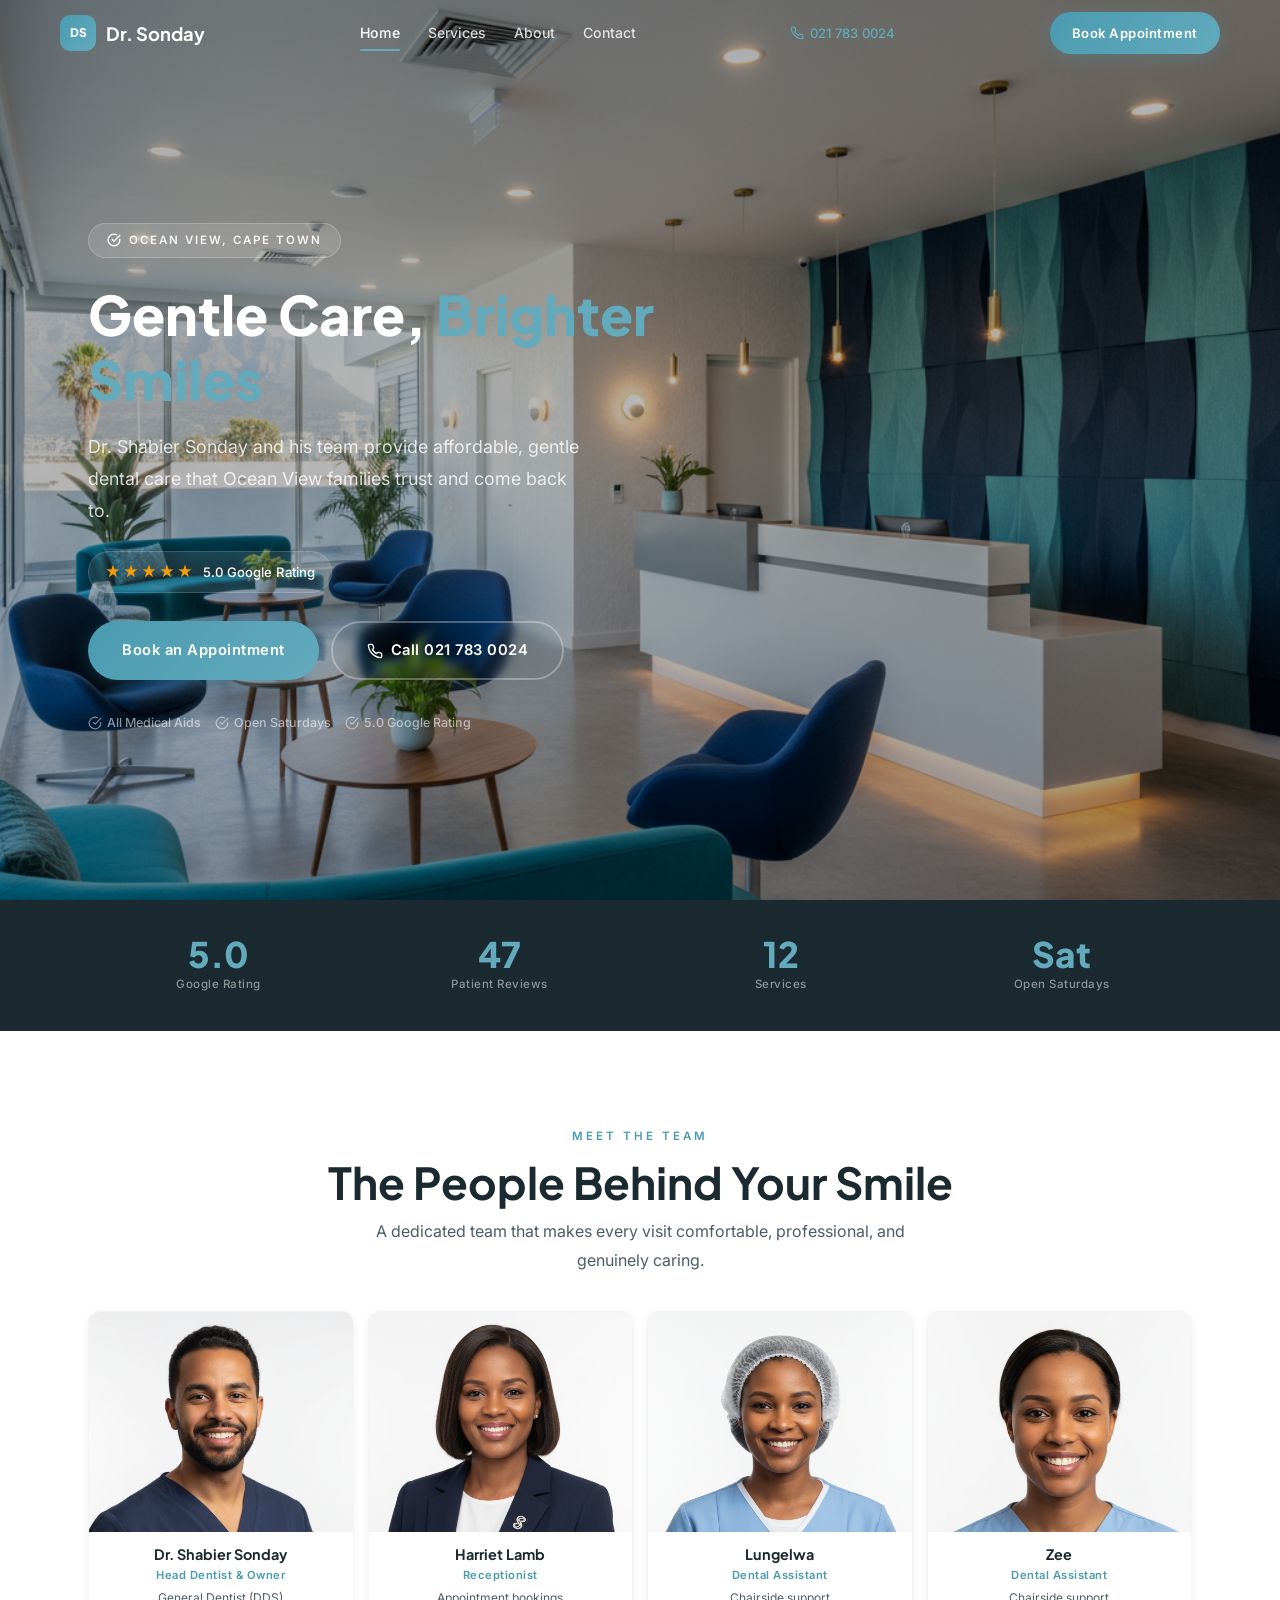
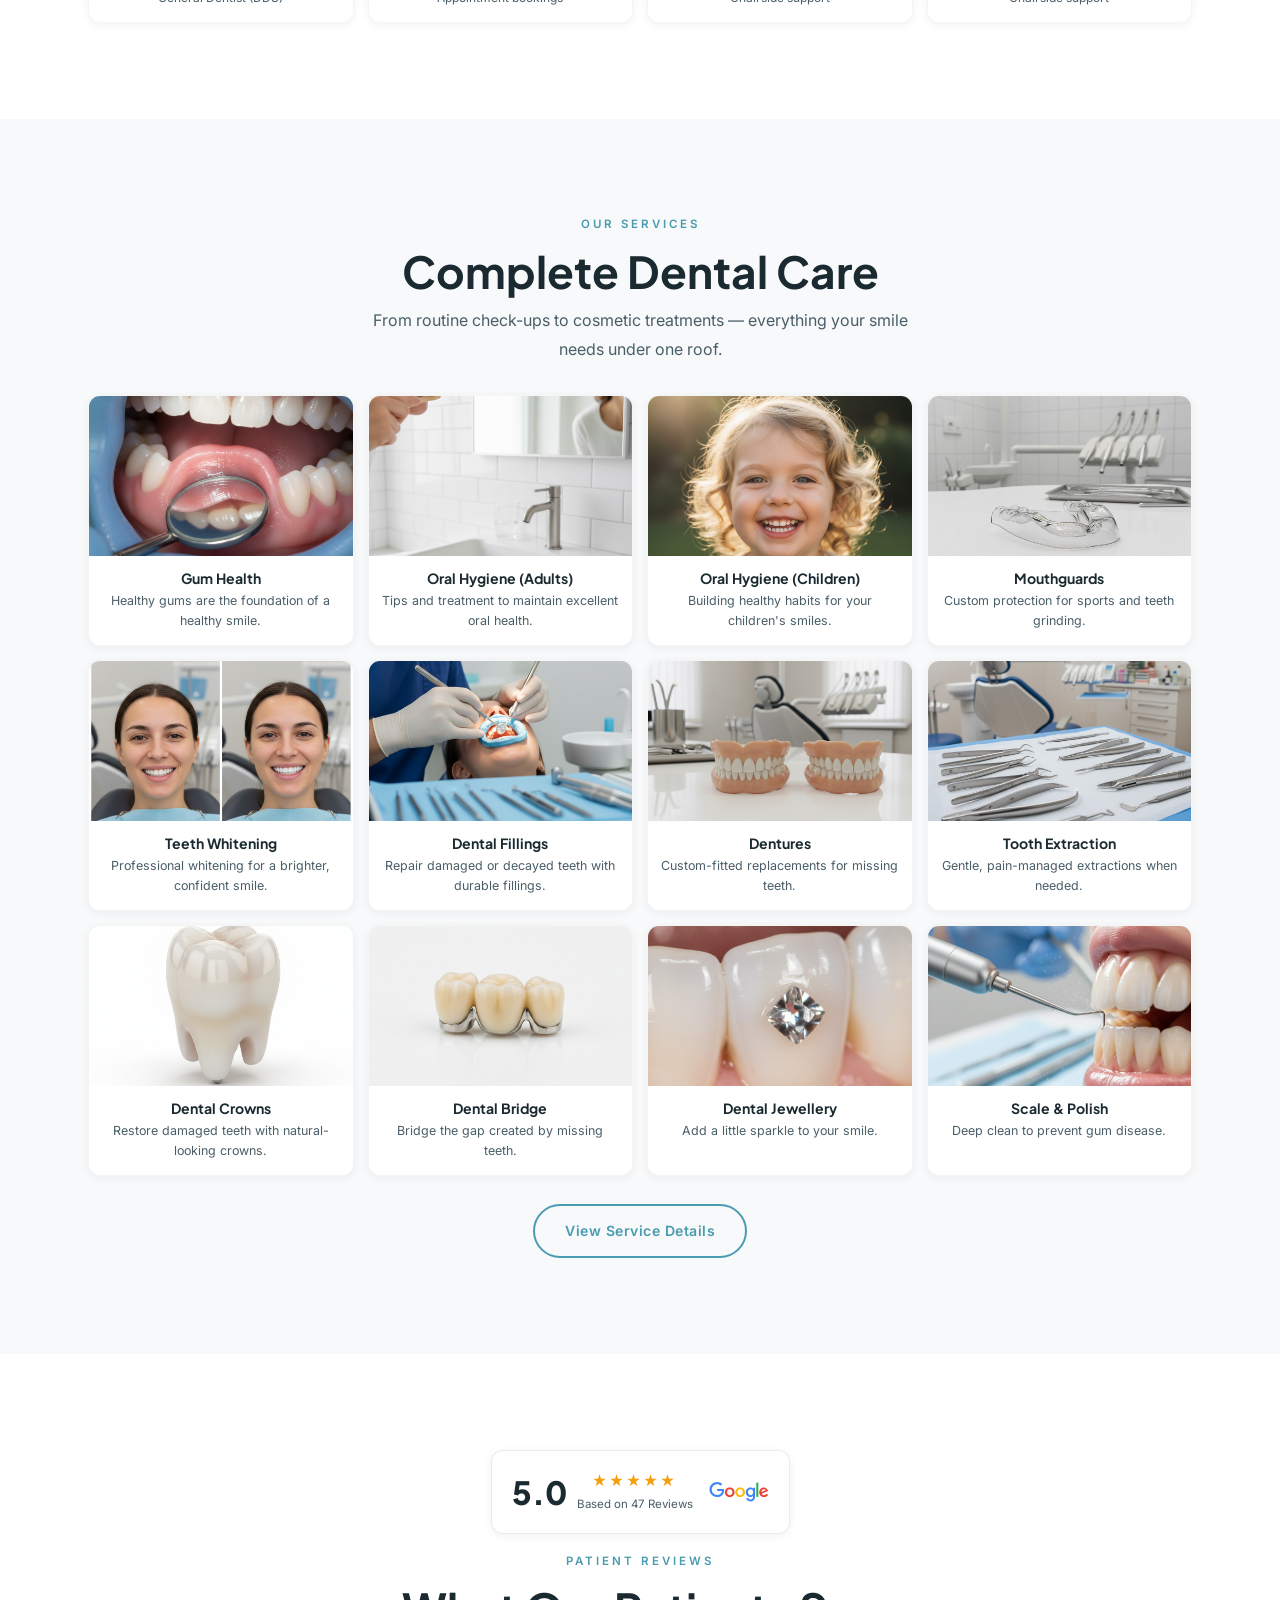
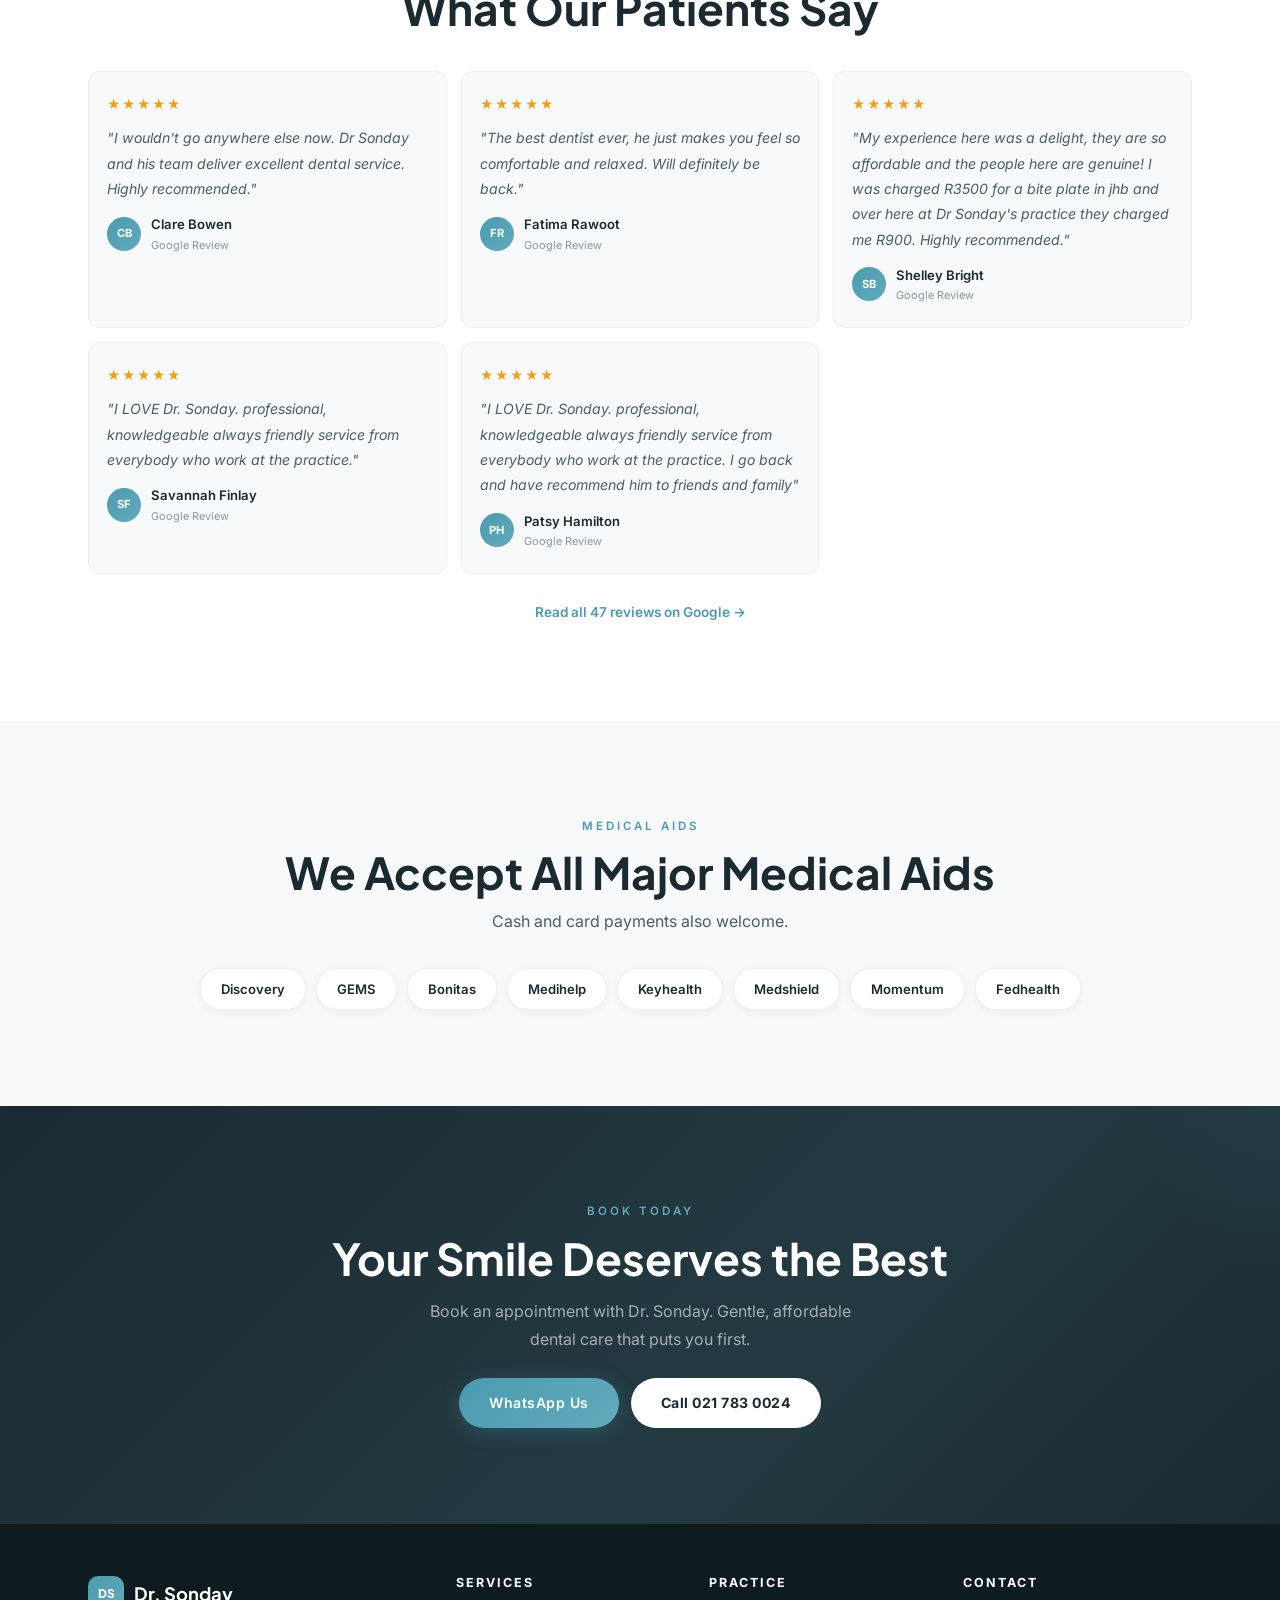
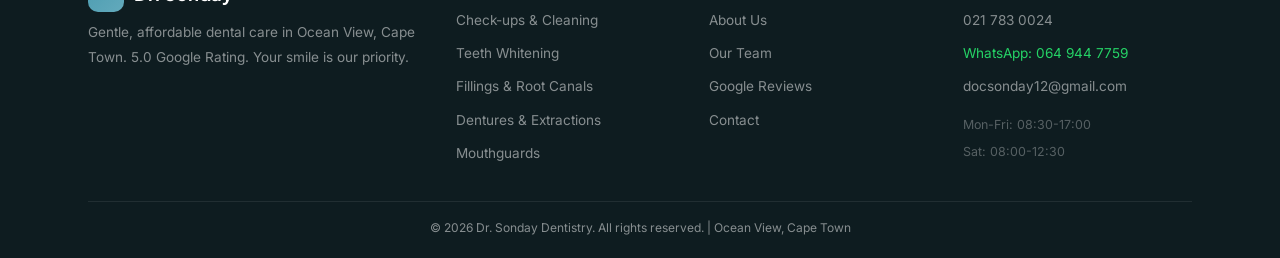
==== commit 110b93cf: "Major rebuild: team section, 12 services with images, transparent nav CLAUDE.md: Added rules 12-14 (" ====
--- a/dentist/index.html
+++ b/dentist/index.html
@@ -9,31 +9,7 @@
 <link rel="preconnect" href="https://fonts.gstatic.com" crossorigin>
 <link href="https://fonts.googleapis.com/css2?family=Plus+Jakarta+Sans:wght@400;500;600;700;800&family=Inter:wght@300;400;500;600;700&display=swap" rel="stylesheet">
 <script type="application/ld+json">
-{
-  "@context": "https://schema.org",
-  "@type": "Dentist",
-  "name": "Dr. Sonday Dentistry",
-  "url": "https://616ac20304791.site123.me/",
-  "telephone": "+27217830024",
-  "email": "docsonday12@gmail.com",
-  "address": {
-    "@type": "PostalAddress",
-    "streetAddress": "Flat 1, 18 Gemini Way",
-    "addressLocality": "Ocean View",
-    "addressRegion": "Cape Town",
-    "postalCode": "7975",
-    "addressCountry": "ZA"
-  },
-  "openingHoursSpecification": [
-    {"@type": "OpeningHoursSpecification", "dayOfWeek": ["Monday","Tuesday","Wednesday","Thursday","Friday"], "opens": "08:30", "closes": "17:00"},
-    {"@type": "OpeningHoursSpecification", "dayOfWeek": "Saturday", "opens": "08:00", "closes": "12:30"}
-  ],
-  "aggregateRating": {
-    "@type": "AggregateRating",
-    "ratingValue": "5.0",
-    "reviewCount": "47"
-  }
-}
+{"@context":"https://schema.org","@type":"Dentist","name":"Dr. Sonday Dentistry","url":"https://616ac20304791.site123.me/","telephone":"+27217830024","email":"docsonday12@gmail.com","address":{"@type":"PostalAddress","streetAddress":"Flat 1, 18 Gemini Way","addressLocality":"Ocean View","addressRegion":"Cape Town","postalCode":"7975","addressCountry":"ZA"},"openingHoursSpecification":[{"@type":"OpeningHoursSpecification","dayOfWeek":["Monday","Tuesday","Wednesday","Thursday","Friday"],"opens":"08:30","closes":"17:00"},{"@type":"OpeningHoursSpecification","dayOfWeek":"Saturday","opens":"08:00","closes":"12:30"}],"aggregateRating":{"@type":"AggregateRating","ratingValue":"5.0","reviewCount":"47"}}
 </script>
 <style>
 :root {
@@ -58,504 +34,438 @@
   --max-width: 1200px;
   --transition: 0.3s cubic-bezier(0.4, 0, 0.2, 1);
 }
-*, *::before, *::after { box-sizing: border-box; margin: 0; padding: 0; }
-html { scroll-behavior: smooth; font-size: 16px; }
-body { font-family: var(--font-body); color: var(--text-dark); background: var(--white); line-height: 1.7; -webkit-font-smoothing: antialiased; overflow-x: hidden; }
-img { max-width: 100%; height: auto; display: block; }
-a { text-decoration: none; color: inherit; transition: color var(--transition); }
-button { cursor: pointer; border: none; background: none; font-family: inherit; }
-ul { list-style: none; }
-.container { width: 100%; max-width: var(--max-width); margin: 0 auto; padding: 0 20px; }
-h1, h2, h3, h4 { font-family: var(--font-heading); font-weight: 700; line-height: 1.2; color: var(--text-dark); }
-h1 { font-size: clamp(2rem, 5vw, 3.5rem); }
-h2 { font-size: clamp(1.75rem, 4vw, 2.75rem); }
-h3 { font-size: clamp(1.25rem, 3vw, 1.5rem); }
-.eyebrow { font-family: var(--font-body); font-size: 0.75rem; font-weight: 600; letter-spacing: 3px; text-transform: uppercase; color: var(--primary); margin-bottom: 12px; display: block; }
-.accent { color: var(--primary); }
-.section-subtitle { font-size: 1.05rem; color: var(--text-mid); max-width: 600px; line-height: 1.8; }
-.text-center { text-align: center; }
-.mx-auto { margin-left: auto; margin-right: auto; }
-.btn { display: inline-flex; align-items: center; gap: 8px; padding: 14px 32px; border-radius: 50px; font-weight: 600; font-size: 0.9rem; letter-spacing: 0.5px; transition: all var(--transition); white-space: nowrap; }
-.btn-primary { background: linear-gradient(135deg, var(--primary), var(--primary-light)); color: var(--white); box-shadow: 0 4px 20px rgba(74,155,176,0.3); }
-.btn-primary:hover { transform: translateY(-2px); box-shadow: 0 8px 30px rgba(74,155,176,0.45); }
-.btn-ghost { border: 2px solid rgba(255,255,255,0.3); color: var(--white); backdrop-filter: blur(4px); }
-.btn-ghost:hover { border-color: var(--primary-light); color: var(--primary-light); }
-.btn-outline { border: 2px solid var(--primary); color: var(--primary); }
-.btn-outline:hover { background: var(--primary); color: var(--white); transform: translateY(-2px); }
-.btn-dark { background: var(--text-dark); color: var(--white); }
-.btn-dark:hover { transform: translateY(-2px); }
-.btn-white { background: var(--white); color: var(--text-dark); font-weight: 700; }
-.btn-white:hover { transform: translateY(-2px); box-shadow: var(--shadow-lg); }
-.btn-sm { padding: 10px 24px; font-size: 0.85rem; }
-
-/* NAV */
-.nav { position: fixed; top: 0; left: 0; width: 100%; z-index: 1000; padding: 12px 0; transition: all var(--transition); background: rgba(26,42,48,0.7); backdrop-filter: blur(20px); -webkit-backdrop-filter: blur(20px); }
-.nav.scrolled { background: rgba(26,42,48,0.95); box-shadow: 0 4px 30px rgba(0,0,0,0.15); padding: 8px 0; }
-.nav-inner { display: flex; align-items: center; justify-content: space-between; max-width: var(--max-width); margin: 0 auto; padding: 0 20px; }
-.nav-logo { display: flex; align-items: center; gap: 10px; color: var(--white); font-family: var(--font-heading); font-size: 1.2rem; font-weight: 700; }
-.nav-logo-icon { width: 38px; height: 38px; background: linear-gradient(135deg, var(--primary), var(--primary-light)); border-radius: 10px; display: flex; align-items: center; justify-content: center; font-weight: 800; font-size: 0.8rem; color: var(--white); }
-.nav-links { display: none; align-items: center; gap: 32px; }
-.nav-links a { color: rgba(255,255,255,0.8); font-size: 0.9rem; font-weight: 500; transition: color var(--transition); position: relative; }
-.nav-links a:hover, .nav-links a.active { color: var(--white); }
-.nav-links a.active::after { content: ''; position: absolute; bottom: -6px; left: 0; width: 100%; height: 2px; background: var(--primary-light); border-radius: 2px; }
-.nav-phone { display: none; color: var(--primary-light); font-weight: 500; font-size: 0.85rem; align-items: center; gap: 6px; }
-.nav-cta { display: none; }
-.nav-hamburger { display: flex; flex-direction: column; gap: 5px; padding: 8px; cursor: pointer; }
-.nav-hamburger span { width: 24px; height: 2px; background: var(--white); border-radius: 2px; transition: all var(--transition); }
+*,*::before,*::after{box-sizing:border-box;margin:0;padding:0}
+html{scroll-behavior:smooth;font-size:16px}
+body{font-family:var(--font-body);color:var(--text-dark);background:var(--white);line-height:1.7;-webkit-font-smoothing:antialiased;overflow-x:hidden}
+img{max-width:100%;height:auto;display:block}
+a{text-decoration:none;color:inherit;transition:color var(--transition)}
+button{cursor:pointer;border:none;background:none;font-family:inherit}
+ul{list-style:none}
+.container{width:100%;max-width:var(--max-width);margin:0 auto;padding:0 20px}
+h1,h2,h3,h4{font-family:var(--font-heading);font-weight:700;line-height:1.2;color:var(--text-dark)}
+h1{font-size:clamp(2rem,5vw,3.5rem)}
+h2{font-size:clamp(1.75rem,4vw,2.75rem)}
+h3{font-size:clamp(1.15rem,3vw,1.4rem)}
+.eyebrow{font-family:var(--font-body);font-size:0.72rem;font-weight:600;letter-spacing:3px;text-transform:uppercase;color:var(--primary);margin-bottom:10px;display:block}
+.accent{color:var(--primary)}
+.section-sub{font-size:1rem;color:var(--text-mid);max-width:560px;line-height:1.8}
+.text-center{text-align:center}
+.mx-auto{margin-left:auto;margin-right:auto}
+.btn{display:inline-flex;align-items:center;gap:8px;padding:13px 30px;border-radius:50px;font-weight:600;font-size:0.88rem;letter-spacing:0.5px;transition:all var(--transition);white-space:nowrap}
+.btn-primary{background:linear-gradient(135deg,var(--primary),var(--primary-light));color:var(--white);box-shadow:0 4px 20px rgba(74,155,176,0.3)}
+.btn-primary:hover{transform:translateY(-2px);box-shadow:0 8px 30px rgba(74,155,176,0.45)}
+.btn-ghost{border:2px solid rgba(255,255,255,0.3);color:var(--white);backdrop-filter:blur(4px)}
+.btn-ghost:hover{border-color:var(--primary-light);color:var(--primary-light)}
+.btn-outline{border:2px solid var(--primary);color:var(--primary)}
+.btn-outline:hover{background:var(--primary);color:var(--white);transform:translateY(-2px)}
+.btn-white{background:var(--white);color:var(--text-dark);font-weight:700}
+.btn-white:hover{transform:translateY(-2px);box-shadow:var(--shadow-lg)}
+.btn-sm{padding:10px 22px;font-size:0.82rem}
+
+/* NAV — transparent on desktop, solid on mobile */
+.nav{position:fixed;top:0;left:0;width:100%;z-index:1000;padding:12px 0;transition:all 0.3s ease;background:rgba(26,42,48,0.85);backdrop-filter:blur(16px);-webkit-backdrop-filter:blur(16px)}
+.nav.scrolled{background:var(--white);box-shadow:0 2px 20px rgba(0,0,0,0.08);padding:8px 0}
+.nav.scrolled .nav-logo{color:var(--text-dark)}
+.nav.scrolled .nav-links a{color:var(--text-mid)}
+.nav.scrolled .nav-links a:hover,.nav.scrolled .nav-links a.active{color:var(--text-dark)}
+.nav.scrolled .nav-links a.active::after{background:var(--primary)}
+.nav.scrolled .nav-phone{color:var(--primary)}
+.nav.scrolled .nav-hamburger span{background:var(--text-dark)}
+.nav-inner{display:flex;align-items:center;justify-content:space-between;max-width:var(--max-width);margin:0 auto;padding:0 20px}
+.nav-logo{display:flex;align-items:center;gap:10px;color:var(--white);font-family:var(--font-heading);font-size:1.15rem;font-weight:700;transition:color 0.3s ease}
+.nav-logo-icon{width:36px;height:36px;background:linear-gradient(135deg,var(--primary),var(--primary-light));border-radius:10px;display:flex;align-items:center;justify-content:center;font-weight:800;font-size:0.75rem;color:var(--white)}
+.nav-links{display:none;align-items:center;gap:28px}
+.nav-links a{color:rgba(255,255,255,0.8);font-size:0.88rem;font-weight:500;transition:color 0.3s ease;position:relative}
+.nav-links a:hover,.nav-links a.active{color:var(--white)}
+.nav-links a.active::after{content:'';position:absolute;bottom:-6px;left:0;width:100%;height:2px;background:var(--primary-light);border-radius:2px}
+.nav-phone{display:none;color:var(--primary-light);font-weight:500;font-size:0.82rem;align-items:center;gap:6px;transition:color 0.3s ease}
+.nav-cta{display:none}
+.nav-hamburger{display:flex;flex-direction:column;gap:5px;padding:8px;cursor:pointer}
+.nav-hamburger span{width:22px;height:2px;background:var(--white);border-radius:2px;transition:all 0.3s ease}
 
 /* MOBILE MENU */
-.mobile-menu { position: fixed; top: 0; left: 0; width: 100%; height: 100dvh; background: var(--white); z-index: 999; display: flex; flex-direction: column; opacity: 0; pointer-events: none; transition: opacity 0.35s ease; overflow-y: auto; }
-.mobile-menu.open { opacity: 1; pointer-events: all; }
-.mobile-menu-header { display: flex; align-items: center; justify-content: space-between; padding: 12px 20px; border-bottom: 1px solid rgba(0,0,0,0.06); flex-shrink: 0; }
-.mobile-menu-header .nav-logo { color: var(--text-dark); }
-.mobile-menu-nav { flex: 1; display: flex; flex-direction: column; padding: 32px 28px; }
-.mobile-menu-nav a { color: var(--text-dark); font-family: var(--font-heading); font-size: 1.125rem; font-weight: 600; padding: 16px 0; border-bottom: 1px solid rgba(0,0,0,0.06); transition: color var(--transition); display: flex; align-items: center; justify-content: space-between; }
-.mobile-menu-nav a:last-child { border-bottom: none; }
-.mobile-menu-nav a::after { content: ''; width: 6px; height: 6px; border-right: 1.5px solid var(--primary); border-bottom: 1.5px solid var(--primary); transform: rotate(-45deg); flex-shrink: 0; }
-.mobile-menu-nav a:hover { color: var(--primary); }
-.mobile-menu-footer { padding: 20px 28px 32px; border-top: 1px solid rgba(0,0,0,0.06); flex-shrink: 0; }
-.mobile-menu-footer .btn { width: 100%; justify-content: center; margin-bottom: 12px; }
-.mobile-menu-footer-contact { display: flex; align-items: center; gap: 8px; color: var(--text-mid); font-size: 0.85rem; font-weight: 500; justify-content: center; }
-.mobile-menu-footer-contact svg { color: var(--primary); flex-shrink: 0; }
-.mobile-close { width: 44px; height: 44px; display: flex; align-items: center; justify-content: center; color: var(--text-dark); cursor: pointer; background: none; border: none; border-radius: 50%; transition: background var(--transition); }
-.mobile-close:hover { background: rgba(0,0,0,0.05); }
-.mobile-close svg { width: 20px; height: 20px; }
-
-/* MOBILE BOTTOM BAR */
-.mobile-bottom-bar { position: fixed; bottom: 0; left: 0; width: 100%; display: flex; z-index: 998; background: rgba(255,255,255,0.92); backdrop-filter: blur(20px); -webkit-backdrop-filter: blur(20px); border-top: 1px solid rgba(0,0,0,0.08); padding: 6px 8px; padding-bottom: max(6px, env(safe-area-inset-bottom)); gap: 8px; }
-.mobile-bottom-bar a { flex: 1; display: flex; align-items: center; justify-content: center; gap: 6px; padding: 12px 8px; font-weight: 600; font-size: 0.8rem; letter-spacing: 0.3px; transition: all var(--transition); min-height: 48px; border-radius: 10px; }
-.mobile-bottom-bar a svg { width: 18px; height: 18px; flex-shrink: 0; }
-.mobile-bottom-bar .bar-call { color: var(--text-dark); border: 1.5px solid rgba(0,0,0,0.12); }
-.mobile-bottom-bar .bar-whatsapp { color: var(--white); background: #25D366; }
-
-.page { display: none; }
-.page.active { display: block; }
+.mobile-menu{position:fixed;top:0;left:0;width:100%;height:100dvh;background:var(--white);z-index:999;display:flex;flex-direction:column;opacity:0;pointer-events:none;transition:opacity 0.3s ease;overflow-y:auto}
+.mobile-menu.open{opacity:1;pointer-events:all}
+.mm-header{display:flex;align-items:center;justify-content:space-between;padding:12px 20px;border-bottom:1px solid rgba(0,0,0,0.06)}
+.mm-header .nav-logo{color:var(--text-dark)}
+.mm-nav{flex:1;display:flex;flex-direction:column;padding:28px 24px}
+.mm-nav a{color:var(--text-dark);font-family:var(--font-heading);font-size:1.05rem;font-weight:600;padding:14px 0;border-bottom:1px solid rgba(0,0,0,0.05);display:flex;align-items:center;justify-content:space-between}
+.mm-nav a:last-child{border-bottom:none}
+.mm-nav a::after{content:'';width:6px;height:6px;border-right:1.5px solid var(--primary);border-bottom:1.5px solid var(--primary);transform:rotate(-45deg)}
+.mm-footer{padding:18px 24px 28px;border-top:1px solid rgba(0,0,0,0.06)}
+.mm-footer .btn{width:100%;justify-content:center;margin-bottom:10px}
+.mm-contact{display:flex;align-items:center;gap:8px;color:var(--text-mid);font-size:0.82rem;font-weight:500;justify-content:center}
+.mm-contact svg{color:var(--primary)}
+.mobile-close{width:44px;height:44px;display:flex;align-items:center;justify-content:center;color:var(--text-dark);border:none;background:none;border-radius:50%;cursor:pointer}
+.mobile-close svg{width:20px;height:20px}
+
+/* BOTTOM BAR */
+.bottom-bar{position:fixed;bottom:0;left:0;width:100%;display:flex;z-index:998;background:rgba(255,255,255,0.94);backdrop-filter:blur(20px);-webkit-backdrop-filter:blur(20px);border-top:1px solid rgba(0,0,0,0.08);padding:6px 8px;padding-bottom:max(6px,env(safe-area-inset-bottom));gap:8px}
+.bottom-bar a{flex:1;display:flex;align-items:center;justify-content:center;gap:6px;padding:12px 8px;font-weight:600;font-size:0.78rem;min-height:48px;border-radius:10px;transition:all var(--transition)}
+.bottom-bar a svg{width:18px;height:18px;flex-shrink:0}
+.bottom-bar .bar-call{color:var(--text-dark);border:1.5px solid rgba(0,0,0,0.12)}
+.bottom-bar .bar-wa{color:var(--white);background:#25D366}
+
+.page{display:none}.page.active{display:block}
 
 /* HERO */
-.hero { position: relative; display: flex; align-items: flex-start; background: var(--cream); padding: 96px 0 48px; overflow: hidden; }
-.hero-content { position: relative; z-index: 2; }
-.hero-badge { display: inline-flex; align-items: center; gap: 8px; background: rgba(74,155,176,0.1); border: 1px solid rgba(74,155,176,0.2); padding: 8px 20px; border-radius: 50px; color: var(--primary); font-size: 0.78rem; font-weight: 600; letter-spacing: 2px; text-transform: uppercase; margin-bottom: 28px; }
-.hero-badge svg { flex-shrink: 0; color: var(--primary); }
-.hero h1 { color: var(--text-dark); margin-bottom: 20px; max-width: 650px; font-weight: 800; }
-.hero h1 .accent { color: var(--primary); }
-.hero-sub { color: var(--text-mid); font-size: 1.05rem; max-width: 520px; margin-bottom: 28px; line-height: 1.8; }
-.hero-rating { display: inline-flex; align-items: center; gap: 10px; background: var(--white); border: 1px solid rgba(0,0,0,0.06); border-radius: 50px; padding: 8px 18px; margin-bottom: 32px; color: var(--text-dark); font-size: 0.85rem; font-weight: 500; box-shadow: var(--shadow-sm); }
-.hero-stars { color: #f59e0b; font-size: 1rem; letter-spacing: 2px; }
-.hero-btns { display: flex; flex-wrap: wrap; gap: 12px; margin-bottom: 40px; }
-.hero-btns .btn-ghost { display: none; }
-.hero-trust { display: flex; flex-wrap: wrap; gap: 16px; color: var(--text-mid); font-size: 0.8rem; font-weight: 500; }
-.hero-trust-item { display: flex; align-items: center; gap: 6px; }
-.hero-trust-item svg { color: var(--primary); flex-shrink: 0; }
+.hero{position:relative;display:flex;align-items:flex-start;background:var(--cream);padding:96px 0 48px;overflow:hidden}
+.hero-content{position:relative;z-index:2}
+.hero-badge{display:inline-flex;align-items:center;gap:8px;background:rgba(74,155,176,0.1);border:1px solid rgba(74,155,176,0.2);padding:7px 18px;border-radius:50px;color:var(--primary);font-size:0.72rem;font-weight:600;letter-spacing:2px;text-transform:uppercase;margin-bottom:24px}
+.hero-badge svg{flex-shrink:0;color:var(--primary)}
+.hero h1{color:var(--text-dark);margin-bottom:18px;max-width:620px;font-weight:800}
+.hero h1 .accent{color:var(--primary)}
+.hero-sub{color:var(--text-mid);font-size:1rem;max-width:500px;margin-bottom:24px;line-height:1.8}
+.hero-rating{display:inline-flex;align-items:center;gap:8px;background:var(--white);border:1px solid rgba(0,0,0,0.06);border-radius:50px;padding:7px 16px;margin-bottom:28px;font-size:0.82rem;font-weight:500;box-shadow:var(--shadow-sm)}
+.hero-stars{color:#f59e0b;font-size:0.95rem;letter-spacing:2px}
+.hero-btns{display:flex;flex-wrap:wrap;gap:12px;margin-bottom:32px}
+.hero-btns .btn-ghost{display:none}
+.hero-trust{display:flex;flex-wrap:wrap;gap:14px;color:var(--text-mid);font-size:0.78rem;font-weight:500}
+.hero-trust-item{display:flex;align-items:center;gap:5px}
+.hero-trust-item svg{color:var(--primary);flex-shrink:0}
+.check-svg{width:14px;height:14px;viewBox:0 0 24 24}
 
 /* TRUST STRIP */
-.trust-strip { background: var(--text-dark); padding: 40px 0; }
-.trust-strip-grid { display: grid; grid-template-columns: 1fr 1fr; gap: 24px; text-align: center; }
-.trust-stat-num { font-family: var(--font-heading); font-size: 1.75rem; font-weight: 800; color: var(--primary-light); line-height: 1; margin-bottom: 6px; }
-.trust-stat-label { font-size: 0.78rem; color: rgba(255,255,255,0.55); font-weight: 500; letter-spacing: 0.5px; }
+.trust-strip{background:var(--text-dark);padding:36px 0}
+.trust-grid{display:grid;grid-template-columns:1fr 1fr;gap:20px;text-align:center}
+.trust-num{font-family:var(--font-heading);font-size:1.6rem;font-weight:800;color:var(--primary-light);line-height:1;margin-bottom:4px}
+.trust-label{font-size:0.72rem;color:rgba(255,255,255,0.5);font-weight:500;letter-spacing:0.5px}
+
+/* TEAM */
+.team-section{padding:64px 0;background:var(--white)}
+.team-grid{display:grid;grid-template-columns:1fr 1fr;gap:14px;margin-top:36px}
+.team-card{background:var(--white);border-radius:var(--radius-md);overflow:hidden;box-shadow:var(--shadow-sm);border:1px solid rgba(0,0,0,0.04);text-align:center}
+.team-card img{width:100%;height:180px;object-fit:cover;object-position:top}
+.team-card-body{padding:14px 10px}
+.team-card h3{font-size:0.9rem;margin-bottom:2px}
+.team-card .team-role{color:var(--primary);font-size:0.7rem;font-weight:600;letter-spacing:0.5px}
+.team-card p{color:var(--text-mid);font-size:0.75rem;margin-top:3px}
 
 /* SERVICES */
-.services-section { padding: 64px 0; background: var(--white); }
-.services-grid { display: grid; grid-template-columns: 1fr; gap: 16px; margin-top: 40px; }
-.service-card { background: var(--white); border-radius: var(--radius-md); padding: 28px 24px; box-shadow: var(--shadow-sm); border: 1px solid rgba(0,0,0,0.04); transition: all var(--transition); border-left: 3px solid var(--primary); }
-.service-card:hover { transform: translateY(-3px); box-shadow: var(--shadow-md); }
-.service-card h3 { margin-bottom: 6px; font-size: 1.05rem; }
-.service-card p { color: var(--text-mid); font-size: 0.88rem; }
-
-/* ABOUT PREVIEW */
-.about-preview { padding: 64px 0; background: var(--off-white); }
-.about-preview-grid { display: grid; grid-template-columns: 1fr; gap: 36px; align-items: center; margin-top: 36px; }
-.about-preview-img { border-radius: var(--radius-lg); overflow: hidden; box-shadow: var(--shadow-lg); }
-.about-preview-img img { width: 100%; height: 320px; object-fit: cover; }
-.about-preview-content h2 { margin-bottom: 16px; }
-.about-preview-content p { color: var(--text-mid); margin-bottom: 16px; line-height: 1.8; }
-.about-check-list { margin-bottom: 24px; }
-.about-check-list li { display: flex; align-items: center; gap: 10px; padding: 5px 0; font-weight: 500; font-size: 0.93rem; color: var(--text-dark); }
-.about-check-list li svg { color: var(--primary); flex-shrink: 0; }
+.services-section{padding:64px 0;background:var(--off-white)}
+.services-tabs{display:flex;flex-wrap:wrap;gap:8px;justify-content:center;margin-bottom:32px}
+.services-tabs button{padding:8px 18px;border-radius:50px;font-size:0.8rem;font-weight:600;color:var(--text-mid);background:var(--white);border:1px solid rgba(0,0,0,0.08);transition:all var(--transition)}
+.services-tabs button.active{background:var(--primary);color:var(--white);border-color:var(--primary)}
+.services-grid{display:grid;grid-template-columns:1fr 1fr;gap:14px}
+.svc-card{background:var(--white);border-radius:var(--radius-md);overflow:hidden;box-shadow:var(--shadow-sm);border:1px solid rgba(0,0,0,0.04);transition:all var(--transition)}
+.svc-card:hover{transform:translateY(-3px);box-shadow:var(--shadow-md)}
+.svc-card img{width:100%;height:120px;object-fit:cover}
+.svc-card-body{padding:14px 12px}
+.svc-card h3{font-size:0.88rem;margin-bottom:4px}
+.svc-card p{color:var(--text-mid);font-size:0.78rem;line-height:1.6}
+.svc-card .svc-link{display:inline-flex;align-items:center;gap:4px;color:var(--primary);font-size:0.75rem;font-weight:600;margin-top:8px}
 
 /* REVIEWS */
-.reviews-section { padding: 64px 0; background: var(--white); }
-.reviews-header { display: flex; flex-direction: column; align-items: center; text-align: center; margin-bottom: 40px; }
-.reviews-score { display: inline-flex; align-items: center; gap: 12px; background: var(--cream); border: 1px solid rgba(74,155,176,0.15); border-radius: var(--radius-md); padding: 14px 20px; margin-bottom: 20px; }
-.reviews-score-num { font-family: var(--font-heading); font-size: 2.2rem; font-weight: 800; color: var(--text-dark); }
-.reviews-score-stars { color: #f59e0b; font-size: 1rem; letter-spacing: 2px; }
-.reviews-score-count { color: var(--text-mid); font-size: 0.78rem; margin-top: 2px; }
-.reviews-grid { display: grid; grid-template-columns: 1fr; gap: 16px; }
-.review-card { background: var(--off-white); border: 1px solid rgba(0,0,0,0.04); border-radius: var(--radius-md); padding: 24px 20px; }
-.review-card-stars { color: #f59e0b; font-size: 0.85rem; letter-spacing: 2px; margin-bottom: 12px; }
-.review-card p { color: var(--text-mid); font-size: 0.9rem; line-height: 1.8; margin-bottom: 14px; font-style: italic; }
-.review-card-author { display: flex; align-items: center; gap: 10px; }
-.review-card-avatar { width: 36px; height: 36px; border-radius: 50%; background: linear-gradient(135deg, var(--primary), var(--primary-light)); display: flex; align-items: center; justify-content: center; color: var(--white); font-weight: 700; font-size: 0.75rem; }
-.review-card-name { color: var(--text-dark); font-weight: 600; font-size: 0.85rem; }
-.review-card-src { color: var(--text-light); font-size: 0.72rem; }
-.reviews-link { text-align: center; margin-top: 28px; }
-.reviews-link a { color: var(--primary); font-weight: 600; font-size: 0.88rem; }
-.reviews-link a:hover { color: var(--primary-dark); }
-
-/* MEDICAL AIDS */
-.med-aids { padding: 64px 0; background: var(--off-white); }
-.med-aids-grid { display: flex; flex-wrap: wrap; justify-content: center; gap: 10px; margin-top: 36px; }
-.med-aid-pill { background: var(--white); border: 1px solid rgba(0,0,0,0.06); border-radius: 50px; padding: 10px 22px; font-weight: 600; font-size: 0.85rem; color: var(--text-dark); box-shadow: var(--shadow-sm); }
+.reviews-section{padding:64px 0;background:var(--white)}
+.reviews-header{display:flex;flex-direction:column;align-items:center;text-align:center;margin-bottom:36px}
+.google-badge{display:inline-flex;align-items:center;gap:10px;background:var(--white);border:1px solid rgba(0,0,0,0.08);border-radius:var(--radius-md);padding:14px 20px;margin-bottom:18px;box-shadow:var(--shadow-sm)}
+.google-badge-score{font-family:var(--font-heading);font-size:2rem;font-weight:800;color:var(--text-dark)}
+.google-badge-stars{color:#f59e0b;font-size:0.9rem;letter-spacing:2px}
+.google-badge-count{color:var(--text-mid);font-size:0.72rem;margin-top:1px}
+.google-logo{display:flex;align-items:center;font-size:0;margin-left:6px}
+.reviews-grid{display:grid;grid-template-columns:1fr;gap:14px}
+.review-card{background:var(--off-white);border:1px solid rgba(0,0,0,0.04);border-radius:var(--radius-md);padding:22px 18px}
+.review-card-stars{color:#f59e0b;font-size:0.8rem;letter-spacing:2px;margin-bottom:10px}
+.review-card p{color:var(--text-mid);font-size:0.88rem;line-height:1.8;margin-bottom:12px;font-style:italic}
+.review-card-author{display:flex;align-items:center;gap:10px}
+.review-card-avatar{width:34px;height:34px;border-radius:50%;background:linear-gradient(135deg,var(--primary),var(--primary-light));display:flex;align-items:center;justify-content:center;color:var(--white);font-weight:700;font-size:0.7rem}
+.review-card-name{color:var(--text-dark);font-weight:600;font-size:0.82rem}
+.review-card-src{color:var(--text-light);font-size:0.68rem}
+.reviews-link{text-align:center;margin-top:24px}
+.reviews-link a{color:var(--primary);font-weight:600;font-size:0.85rem}
+
+/* MED AIDS */
+.med-aids{padding:64px 0;background:var(--off-white)}
+.med-pills{display:flex;flex-wrap:wrap;justify-content:center;gap:10px;margin-top:32px}
+.med-pill{background:var(--white);border:1px solid rgba(0,0,0,0.06);border-radius:50px;padding:9px 20px;font-weight:600;font-size:0.82rem;color:var(--text-dark);box-shadow:var(--shadow-sm)}
 
 /* CTA */
-.cta-section { padding: 64px 0; background: linear-gradient(135deg, #1a2a30 0%, #243a42 60%, #1a2a30 100%); text-align: center; position: relative; overflow: hidden; }
-.cta-section::before { content: ''; position: absolute; top: -50%; right: -20%; width: 400px; height: 400px; background: radial-gradient(circle, rgba(74,155,176,0.08), transparent 70%); border-radius: 50%; }
-.cta-section h2 { color: var(--white); margin-bottom: 14px; position: relative; z-index: 1; }
-.cta-section p { color: rgba(255,255,255,0.6); margin-bottom: 28px; position: relative; z-index: 1; max-width: 480px; }
-.cta-btns { display: flex; flex-wrap: wrap; justify-content: center; gap: 12px; position: relative; z-index: 1; }
+.cta-section{padding:64px 0;background:linear-gradient(135deg,#1a2a30 0%,#243a42 60%,#1a2a30 100%);text-align:center;position:relative;overflow:hidden}
+.cta-section::before{content:'';position:absolute;top:-50%;right:-20%;width:400px;height:400px;background:radial-gradient(circle,rgba(74,155,176,0.1),transparent 70%);border-radius:50%}
+.cta-section h2{color:var(--white);margin-bottom:12px;position:relative;z-index:1}
+.cta-section p{color:rgba(255,255,255,0.6);margin-bottom:24px;position:relative;z-index:1;max-width:460px}
+.cta-btns{display:flex;flex-wrap:wrap;justify-content:center;gap:12px;position:relative;z-index:1}
+
+/* CONTACT */
+.contact-section{padding:64px 0;background:var(--white)}
+.contact-grid{display:grid;grid-template-columns:1fr;gap:24px}
+.contact-info{background:#1a2a30;border-radius:var(--radius-lg);padding:32px 22px;color:var(--white)}
+.contact-info h3{color:var(--white);margin-bottom:6px;font-size:1.3rem}
+.contact-info>p{color:rgba(255,255,255,0.55);margin-bottom:24px;font-size:0.88rem}
+.c-item{display:flex;gap:12px;margin-bottom:18px}
+.c-icon{width:38px;height:38px;background:rgba(74,155,176,0.12);border-radius:var(--radius-sm);display:flex;align-items:center;justify-content:center;color:var(--primary-light);flex-shrink:0}
+.c-label{color:rgba(255,255,255,0.4);font-size:0.7rem;font-weight:600;letter-spacing:1px;text-transform:uppercase}
+.c-value{color:var(--white);font-weight:500;font-size:0.88rem;margin-top:1px}
+.c-value a{color:var(--primary-light)}.c-value a:hover{color:var(--primary)}
+.contact-form{background:var(--white);border-radius:var(--radius-lg);padding:32px 22px;box-shadow:var(--shadow-md);border:1px solid rgba(0,0,0,0.04)}
+.contact-form h3{margin-bottom:6px}
+.contact-form>p{color:var(--text-mid);margin-bottom:22px;font-size:0.88rem}
+.fg{margin-bottom:14px}
+.fg label{display:block;font-size:0.8rem;font-weight:600;color:var(--text-dark);margin-bottom:4px}
+.fg input,.fg select,.fg textarea{width:100%;padding:10px 14px;border:1.5px solid #e2e8f0;border-radius:var(--radius-sm);font-family:var(--font-body);font-size:0.88rem;transition:border-color var(--transition);background:var(--white);color:var(--text-dark)}
+.fg input:focus,.fg select:focus,.fg textarea:focus{outline:none;border-color:var(--primary);box-shadow:0 0 0 3px rgba(74,155,176,0.1)}
+.fg textarea{resize:vertical;min-height:80px}
+.form-submit{width:100%}
+
+/* HOURS */
+.hours-section{padding:56px 0;background:var(--off-white)}
+.hours-grid{display:grid;grid-template-columns:1fr;gap:8px;margin-top:24px;max-width:460px}
+.hours-row{display:flex;justify-content:space-between;padding:10px 14px;background:var(--white);border-radius:var(--radius-sm);font-size:0.88rem}
+.hours-day{font-weight:600;color:var(--text-dark)}
+.hours-time{color:var(--text-mid)}
+.hours-row.today{border-left:3px solid var(--primary);background:rgba(74,155,176,0.06)}
 
 /* FOOTER */
-.footer { background: #0e1c20; padding: 56px 0 0; color: rgba(255,255,255,0.55); }
-.footer-grid { display: grid; grid-template-columns: 1fr; gap: 28px; padding-bottom: 36px; border-bottom: 1px solid rgba(255,255,255,0.08); }
-.footer-brand p { font-size: 0.88rem; line-height: 1.8; margin-top: 10px; }
-.footer-col h4 { color: var(--white); font-family: var(--font-body); font-size: 0.8rem; font-weight: 700; text-transform: uppercase; letter-spacing: 2px; margin-bottom: 14px; }
-.footer-col li { padding: 3px 0; }
-.footer-col a { color: rgba(255,255,255,0.55); font-size: 0.88rem; transition: color var(--transition); }
-.footer-col a:hover { color: var(--primary-light); }
-.footer-bottom { padding: 18px 0 88px; text-align: center; font-size: 0.78rem; }
+.footer{background:#0e1c20;padding:52px 0 0;color:rgba(255,255,255,0.5)}
+.footer-grid{display:grid;grid-template-columns:1fr;gap:24px;padding-bottom:32px;border-bottom:1px solid rgba(255,255,255,0.08)}
+.footer-brand p{font-size:0.85rem;line-height:1.8;margin-top:8px}
+.footer-col h4{color:var(--white);font-family:var(--font-body);font-size:0.78rem;font-weight:700;text-transform:uppercase;letter-spacing:2px;margin-bottom:12px}
+.footer-col li{padding:3px 0}
+.footer-col a{color:rgba(255,255,255,0.5);font-size:0.85rem;transition:color var(--transition)}
+.footer-col a:hover{color:var(--primary-light)}
+.footer-bottom{padding:16px 0 84px;text-align:center;font-size:0.75rem}
 
 /* PAGE HERO */
-.page-hero { background: linear-gradient(165deg, #1a2a30 0%, #243a42 100%); padding: 96px 0 48px; text-align: center; }
-.page-hero h1 { color: var(--white); margin-bottom: 8px; }
-.page-hero-bc { display: flex; align-items: center; justify-content: center; gap: 8px; font-size: 0.85rem; color: rgba(255,255,255,0.5); margin-bottom: 14px; }
-.page-hero-bc a { color: var(--primary-light); }
-.page-hero p { color: rgba(255,255,255,0.6); max-width: 500px; margin: 0 auto; }
-
-/* SERVICES PAGE */
-.service-detail { padding: 56px 0; }
-.service-detail:nth-child(even) { background: var(--off-white); }
-.service-detail-grid { display: grid; grid-template-columns: 1fr; gap: 32px; align-items: center; }
-.service-detail-img img { width: 100%; height: 260px; object-fit: cover; border-radius: var(--radius-lg); box-shadow: var(--shadow-md); }
-.service-detail-content h3 { font-size: 1.4rem; margin-bottom: 10px; }
-.service-detail-content p { color: var(--text-mid); margin-bottom: 16px; line-height: 1.8; }
-.service-detail-checklist li { display: flex; align-items: flex-start; gap: 10px; padding: 5px 0; color: var(--text-mid); font-size: 0.9rem; }
-.service-detail-checklist li svg { color: var(--primary); flex-shrink: 0; margin-top: 3px; }
-
-/* TEAM */
-.team-section { padding: 64px 0; }
-.team-grid { display: grid; grid-template-columns: 1fr 1fr; gap: 16px; margin-top: 40px; }
-.team-card { background: var(--white); border-radius: var(--radius-md); overflow: hidden; box-shadow: var(--shadow-sm); border: 1px solid rgba(0,0,0,0.04); text-align: center; }
-.team-card-img { width: 100%; height: 140px; background: linear-gradient(135deg, #1a2a30, #243a42); display: flex; align-items: center; justify-content: center; color: var(--primary-light); font-size: 2rem; font-family: var(--font-heading); font-weight: 700; }
-.team-card-body { padding: 16px 12px; }
-.team-card h3 { font-size: 0.95rem; margin-bottom: 2px; }
-.team-card p { color: var(--text-mid); font-size: 0.78rem; }
-.team-card .team-title { color: var(--primary); font-size: 0.72rem; font-weight: 600; letter-spacing: 0.5px; }
-
-/* CONTACT */
-.contact-section { padding: 64px 0; }
-.contact-grid { display: grid; grid-template-columns: 1fr; gap: 28px; }
-.contact-info { background: #1a2a30; border-radius: var(--radius-lg); padding: 36px 24px; color: var(--white); }
-.contact-info h3 { color: var(--white); margin-bottom: 6px; font-size: 1.4rem; }
-.contact-info > p { color: rgba(255,255,255,0.6); margin-bottom: 28px; font-size: 0.9rem; }
-.contact-item { display: flex; gap: 12px; margin-bottom: 20px; }
-.contact-item-icon { width: 40px; height: 40px; background: rgba(74,155,176,0.12); border-radius: var(--radius-sm); display: flex; align-items: center; justify-content: center; color: var(--primary-light); flex-shrink: 0; }
-.contact-item-label { color: rgba(255,255,255,0.45); font-size: 0.72rem; font-weight: 600; letter-spacing: 1px; text-transform: uppercase; }
-.contact-item-value { color: var(--white); font-weight: 500; font-size: 0.9rem; margin-top: 2px; }
-.contact-item-value a { color: var(--primary-light); }
-.contact-item-value a:hover { color: var(--primary); }
-.contact-form-wrap { background: var(--white); border-radius: var(--radius-lg); padding: 36px 24px; box-shadow: var(--shadow-md); border: 1px solid rgba(0,0,0,0.04); }
-.contact-form-wrap h3 { margin-bottom: 6px; }
-.contact-form-wrap > p { color: var(--text-mid); margin-bottom: 24px; font-size: 0.9rem; }
-.form-group { margin-bottom: 16px; }
-.form-group label { display: block; font-size: 0.82rem; font-weight: 600; color: var(--text-dark); margin-bottom: 5px; }
-.form-group input, .form-group select, .form-group textarea { width: 100%; padding: 11px 14px; border: 1.5px solid #e2e8f0; border-radius: var(--radius-sm); font-family: var(--font-body); font-size: 0.9rem; transition: border-color var(--transition); background: var(--white); color: var(--text-dark); }
-.form-group input:focus, .form-group select:focus, .form-group textarea:focus { outline: none; border-color: var(--primary); box-shadow: 0 0 0 3px rgba(74,155,176,0.1); }
-.form-group textarea { resize: vertical; min-height: 90px; }
-.form-submit { width: 100%; }
-
-.hours-section { padding: 56px 0; background: var(--off-white); }
-.hours-grid { display: grid; grid-template-columns: 1fr; gap: 10px; margin-top: 28px; max-width: 480px; }
-.hours-row { display: flex; justify-content: space-between; padding: 11px 14px; background: var(--white); border-radius: var(--radius-sm); font-size: 0.9rem; }
-.hours-row-day { font-weight: 600; color: var(--text-dark); }
-.hours-row-time { color: var(--text-mid); }
-.hours-row.today { border-left: 3px solid var(--primary); background: rgba(74,155,176,0.06); }
+.page-hero{background:linear-gradient(165deg,#1a2a30,#243a42);padding:96px 0 44px;text-align:center}
+.page-hero h1{color:var(--white);margin-bottom:6px}
+.page-hero-bc{display:flex;align-items:center;justify-content:center;gap:8px;font-size:0.82rem;color:rgba(255,255,255,0.45);margin-bottom:12px}
+.page-hero-bc a{color:var(--primary-light)}
+.page-hero p{color:rgba(255,255,255,0.55);max-width:480px;margin:0 auto;font-size:0.95rem}
+
+/* SERVICE DETAIL */
+.svc-detail{padding:56px 0}
+.svc-detail:nth-child(even){background:var(--off-white)}
+.svc-detail-grid{display:grid;grid-template-columns:1fr;gap:28px;align-items:center}
+.svc-detail-img img{width:100%;height:240px;object-fit:cover;border-radius:var(--radius-lg);box-shadow:var(--shadow-md)}
+.svc-detail-content h3{font-size:1.35rem;margin-bottom:10px}
+.svc-detail-content p{color:var(--text-mid);margin-bottom:14px;line-height:1.8}
+.svc-checklist li{display:flex;align-items:flex-start;gap:8px;padding:4px 0;color:var(--text-mid);font-size:0.88rem}
+.svc-checklist li svg{color:var(--primary);flex-shrink:0;margin-top:3px}
 
 /* ANIMATIONS */
-.fade-in { opacity: 0; transition: opacity 0.6s ease; }
-.fade-in.visible { opacity: 1; }
+.fade-in{opacity:0;transition:opacity 0.6s ease}.fade-in.visible{opacity:1}
 
 /* TABLET */
-@media (min-width: 768px) {
-  .container { padding: 0 32px; }
-  .trust-strip-grid { grid-template-columns: repeat(4, 1fr); }
-  .services-grid { grid-template-columns: 1fr 1fr; }
-  .about-preview-grid { grid-template-columns: 1fr 1fr; }
-  .about-preview-img img { height: 400px; }
-  .reviews-grid { grid-template-columns: 1fr 1fr; }
-  .footer-grid { grid-template-columns: 1.5fr 1fr 1fr 1fr; }
-  .team-grid { grid-template-columns: repeat(4, 1fr); }
-  .service-detail-grid { grid-template-columns: 1fr 1fr; }
-  .service-detail:nth-child(even) .service-detail-grid { direction: rtl; }
-  .service-detail:nth-child(even) .service-detail-grid > * { direction: ltr; }
-  .contact-grid { grid-template-columns: 1fr 1fr; }
-  .services-section, .about-preview, .reviews-section, .med-aids, .cta-section, .team-section, .contact-section { padding: 80px 0; }
-  .hero { padding: 100px 0 48px; }
+@media(min-width:768px){
+  .container{padding:0 32px}
+  .trust-grid{grid-template-columns:repeat(4,1fr)}
+  .team-grid{grid-template-columns:repeat(4,1fr)}
+  .services-grid{grid-template-columns:repeat(3,1fr)}
+  .reviews-grid{grid-template-columns:1fr 1fr}
+  .footer-grid{grid-template-columns:1.5fr 1fr 1fr 1fr}
+  .contact-grid{grid-template-columns:1fr 1fr}
+  .svc-detail-grid{grid-template-columns:1fr 1fr}
+  .svc-detail:nth-child(even) .svc-detail-grid{direction:rtl}
+  .svc-detail:nth-child(even) .svc-detail-grid>*{direction:ltr}
+  .team-section,.services-section,.reviews-section,.about-preview,.med-aids,.cta-section,.contact-section{padding:80px 0}
+  .hero{padding:100px 0 48px}
 }
-@media (min-width: 1024px) {
-  .nav-links { display: flex; }
-  .nav-phone { display: flex; }
-  .nav-cta { display: inline-flex; }
-  .nav-hamburger { display: none; }
-  .mobile-bottom-bar { display: none; }
-  .footer-bottom { padding-bottom: 20px; }
-  .container { padding: 0 48px; }
-  .services-grid { grid-template-columns: repeat(4, 1fr); }
-  .reviews-grid { grid-template-columns: repeat(4, 1fr); }
-  .hero { min-height: 100vh; align-items: center; padding: 120px 0 64px; background: linear-gradient(165deg, rgba(0,0,0,0.35) 0%, rgba(0,0,0,0.3) 50%, rgba(0,0,0,0.38) 100%), url('hero.png') center/cover no-repeat; }
-  .hero h1 { font-size: 3.5rem; color: var(--white); }
-  .hero h1 .accent { color: var(--primary-light); }
-  .hero-sub { color: rgba(255,255,255,0.8); font-size: 1.15rem; }
-  .hero-badge { background: rgba(255,255,255,0.12); border-color: rgba(255,255,255,0.2); color: rgba(255,255,255,0.9); }
-  .hero-badge svg { color: rgba(255,255,255,0.9); }
-  .hero-rating { background: rgba(255,255,255,0.1); border-color: rgba(255,255,255,0.15); color: var(--white); box-shadow: none; }
-  .hero-trust { color: rgba(255,255,255,0.55); }
-  .hero-trust-item svg { color: rgba(255,255,255,0.5); }
-  .hero-btns .btn-ghost { display: inline-flex; }
-  .hero-btns .btn { padding: 16px 36px; font-size: 0.95rem; }
-  .trust-stat-num { font-size: 2.25rem; }
-  .about-preview-img img { height: 460px; }
-  .service-detail-img img { height: 340px; }
-  .contact-info { padding: 44px 32px; }
-  .contact-form-wrap { padding: 44px 32px; }
-  .services-section, .about-preview, .reviews-section, .med-aids, .cta-section, .team-section, .contact-section { padding: 96px 0; }
+@media(min-width:1024px){
+  .nav{background:transparent;backdrop-filter:none;-webkit-backdrop-filter:none}
+  .nav-links{display:flex}
+  .nav-phone{display:flex}
+  .nav-cta{display:inline-flex}
+  .nav-hamburger{display:none}
+  .bottom-bar{display:none}
+  .footer-bottom{padding-bottom:20px}
+  .container{padding:0 48px}
+  .services-grid{grid-template-columns:repeat(4,1fr)}
+  .reviews-grid{grid-template-columns:repeat(3,1fr)}
+  .hero{min-height:100vh;align-items:center;padding:120px 0 64px;background:linear-gradient(165deg,rgba(0,0,0,0.33) 0%,rgba(0,0,0,0.28) 50%,rgba(0,0,0,0.36) 100%),url('hero.png') center/cover no-repeat}
+  .hero h1{font-size:3.4rem;color:var(--white)}
+  .hero h1 .accent{color:var(--primary-light)}
+  .hero-sub{color:rgba(255,255,255,0.8);font-size:1.12rem}
+  .hero-badge{background:rgba(255,255,255,0.12);border-color:rgba(255,255,255,0.2);color:rgba(255,255,255,0.9)}
+  .hero-badge svg{color:rgba(255,255,255,0.9)}
+  .hero-rating{background:rgba(255,255,255,0.1);border-color:rgba(255,255,255,0.15);color:var(--white);box-shadow:none}
+  .hero-trust{color:rgba(255,255,255,0.55)}
+  .hero-trust-item svg{color:rgba(255,255,255,0.5)}
+  .hero-btns .btn-ghost{display:inline-flex}
+  .hero-btns .btn{padding:15px 34px;font-size:0.92rem}
+  .trust-num{font-size:2.2rem}
+  .team-card img{height:220px}
+  .svc-card img{height:160px}
+  .svc-detail-img img{height:340px}
+  .contact-info{padding:40px 32px}
+  .contact-form{padding:40px 32px}
+  .team-section,.services-section,.reviews-section,.about-preview,.med-aids,.cta-section,.contact-section{padding:96px 0}
 }
-@media (min-width: 1440px) {
-  .container { max-width: 1320px; }
-  .hero h1 { font-size: 3.8rem; max-width: 750px; }
-  .hero-sub { font-size: 1.2rem; max-width: 580px; }
+@media(min-width:1440px){
+  .container{max-width:1320px}
+  .hero h1{font-size:3.8rem;max-width:720px}
+  .hero-sub{font-size:1.18rem;max-width:560px}
 }
 </style>
 </head>
 <body>
 
-<nav class="nav" id="navbar">
-  <div class="nav-inner">
-    <a href="#" class="nav-logo" onclick="navTo('home');return false;"><div class="nav-logo-icon">DS</div> Dr. Sonday</a>
-    <div class="nav-links">
-      <a href="#" class="active" data-page="home" onclick="navTo('home');return false;">Home</a>
-      <a href="#" data-page="services" onclick="navTo('services');return false;">Services</a>
-      <a href="#" data-page="about" onclick="navTo('about');return false;">About</a>
-      <a href="#" data-page="contact" onclick="navTo('contact');return false;">Contact</a>
-    </div>
-    <a href="tel:+27217830024" class="nav-phone"><svg width="16" height="16" viewBox="0 0 24 24" fill="none" stroke="currentColor" stroke-width="2" stroke-linecap="round" stroke-linejoin="round"><path d="M22 16.92v3a2 2 0 01-2.18 2 19.79 19.79 0 01-8.63-3.07 19.5 19.5 0 01-6-6 19.79 19.79 0 01-3.07-8.67A2 2 0 014.11 2h3a2 2 0 012 1.72c.127.96.361 1.903.7 2.81a2 2 0 01-.45 2.11L8.09 9.91a16 16 0 006 6l1.27-1.27a2 2 0 012.11-.45c.907.339 1.85.573 2.81.7A2 2 0 0122 16.92z"/></svg> 021 783 0024</a>
-    <a href="whatsapp://send?phone=27649447759" class="btn btn-primary btn-sm nav-cta">Book Appointment</a>
-    <button class="nav-hamburger" onclick="toggleMenu()" aria-label="Menu"><span></span><span></span><span></span></button>
+<nav class="nav" id="navbar"><div class="nav-inner">
+  <a href="#" class="nav-logo" onclick="navTo('home');return false;"><div class="nav-logo-icon">DS</div> Dr. Sonday</a>
+  <div class="nav-links">
+    <a href="#" class="active" data-page="home" onclick="navTo('home');return false;">Home</a>
+    <a href="#" data-page="services" onclick="navTo('services');return false;">Services</a>
+    <a href="#" data-page="about" onclick="navTo('about');return false;">About</a>
+    <a href="#" data-page="contact" onclick="navTo('contact');return false;">Contact</a>
   </div>
-</nav>
+  <a href="tel:+27217830024" class="nav-phone"><svg width="14" height="14" viewBox="0 0 24 24" fill="none" stroke="currentColor" stroke-width="2" stroke-linecap="round" stroke-linejoin="round"><path d="M22 16.92v3a2 2 0 01-2.18 2 19.79 19.79 0 01-8.63-3.07 19.5 19.5 0 01-6-6 19.79 19.79 0 01-3.07-8.67A2 2 0 014.11 2h3a2 2 0 012 1.72c.127.96.361 1.903.7 2.81a2 2 0 01-.45 2.11L8.09 9.91a16 16 0 006 6l1.27-1.27a2 2 0 012.11-.45c.907.339 1.85.573 2.81.7A2 2 0 0122 16.92z"/></svg> 021 783 0024</a>
+  <a href="whatsapp://send?phone=27649447759" class="btn btn-primary btn-sm nav-cta">Book Appointment</a>
+  <button class="nav-hamburger" onclick="toggleMenu()" aria-label="Menu"><span></span><span></span><span></span></button>
+</div></nav>
 
 <div class="mobile-menu" id="mobileMenu">
-  <div class="mobile-menu-header">
-    <a href="#" class="nav-logo" onclick="navTo('home');closeMenu();return false;"><div class="nav-logo-icon">DS</div> Dr. Sonday</a>
-    <button class="mobile-close" onclick="closeMenu()" aria-label="Close menu"><svg viewBox="0 0 24 24" fill="none" stroke="currentColor" stroke-width="2" stroke-linecap="round" stroke-linejoin="round"><line x1="18" y1="6" x2="6" y2="18"/><line x1="6" y1="6" x2="18" y2="18"/></svg></button>
-  </div>
-  <div class="mobile-menu-nav">
-    <a href="#" onclick="navTo('home');closeMenu();return false;">Home</a>
-    <a href="#" onclick="navTo('services');closeMenu();return false;">Services</a>
-    <a href="#" onclick="navTo('about');closeMenu();return false;">About</a>
-    <a href="#" onclick="navTo('contact');closeMenu();return false;">Contact</a>
-  </div>
-  <div class="mobile-menu-footer">
-    <a href="whatsapp://send?phone=27649447759" class="btn btn-primary">WhatsApp Us</a>
-    <div class="mobile-menu-footer-contact"><svg width="14" height="14" viewBox="0 0 24 24" fill="none" stroke="currentColor" stroke-width="2" stroke-linecap="round" stroke-linejoin="round"><path d="M22 16.92v3a2 2 0 01-2.18 2 19.79 19.79 0 01-8.63-3.07 19.5 19.5 0 01-6-6 19.79 19.79 0 01-3.07-8.67A2 2 0 014.11 2h3a2 2 0 012 1.72c.127.96.361 1.903.7 2.81a2 2 0 01-.45 2.11L8.09 9.91a16 16 0 006 6l1.27-1.27a2 2 0 012.11-.45c.907.339 1.85.573 2.81.7A2 2 0 0122 16.92z"/></svg><a href="tel:+27217830024">021 783 0024</a></div>
-  </div>
-</div>
-
-<div class="mobile-bottom-bar" id="mobileBar">
-  <a href="tel:+27217830024" class="bar-call" aria-label="Call us"><svg viewBox="0 0 24 24" fill="none" stroke="currentColor" stroke-width="2" stroke-linecap="round" stroke-linejoin="round"><path d="M22 16.92v3a2 2 0 01-2.18 2 19.79 19.79 0 01-8.63-3.07 19.5 19.5 0 01-6-6 19.79 19.79 0 01-3.07-8.67A2 2 0 014.11 2h3a2 2 0 012 1.72c.127.96.361 1.903.7 2.81a2 2 0 01-.45 2.11L8.09 9.91a16 16 0 006 6l1.27-1.27a2 2 0 012.11-.45c.907.339 1.85.573 2.81.7A2 2 0 0122 16.92z"/></svg> Call</a>
-  <a href="whatsapp://send?phone=27649447759" class="bar-whatsapp" aria-label="WhatsApp us"><svg viewBox="0 0 24 24" fill="currentColor" width="18" height="18"><path d="M17.472 14.382c-.297-.149-1.758-.867-2.03-.967-.273-.099-.471-.148-.67.15-.197.297-.767.966-.94 1.164-.173.199-.347.223-.644.075-.297-.15-1.255-.463-2.39-1.475-.883-.788-1.48-1.761-1.653-2.059-.173-.297-.019-.458.13-.606.134-.133.298-.347.446-.52.149-.174.198-.298.298-.497.099-.198.05-.371-.025-.52-.075-.149-.669-1.612-.916-2.207-.242-.579-.487-.5-.669-.51-.173-.008-.371-.01-.57-.01-.198 0-.52.074-.792.372-.272.297-1.04 1.016-1.04 2.479 0 1.462 1.065 2.875 1.213 3.074.149.198 2.096 3.2 5.077 4.487.709.306 1.262.489 1.694.625.712.227 1.36.195 1.871.118.571-.085 1.758-.719 2.006-1.413.248-.694.248-1.289.173-1.413-.074-.124-.272-.198-.57-.347m-5.421 7.403h-.004a9.87 9.87 0 01-5.031-1.378l-.361-.214-3.741.982.998-3.648-.235-.374a9.86 9.86 0 01-1.51-5.26c.001-5.45 4.436-9.884 9.888-9.884 2.64 0 5.122 1.03 6.988 2.898a9.825 9.825 0 012.893 6.994c-.003 5.45-4.437 9.884-9.885 9.884m8.413-18.297A11.815 11.815 0 0012.05 0C5.495 0 .16 5.335.157 11.892c0 2.096.547 4.142 1.588 5.945L.057 24l6.305-1.654a11.882 11.882 0 005.683 1.448h.005c6.554 0 11.89-5.335 11.893-11.893a11.821 11.821 0 00-3.48-8.413z"/></svg> WhatsApp</a>
+  <div class="mm-header"><a href="#" class="nav-logo" onclick="navTo('home');closeMenu();return false;"><div class="nav-logo-icon">DS</div> Dr. Sonday</a><button class="mobile-close" onclick="closeMenu()" aria-label="Close"><svg viewBox="0 0 24 24" fill="none" stroke="currentColor" stroke-width="2" stroke-linecap="round" stroke-linejoin="round"><line x1="18" y1="6" x2="6" y2="18"/><line x1="6" y1="6" x2="18" y2="18"/></svg></button></div>
+  <div class="mm-nav"><a href="#" onclick="navTo('home');closeMenu();return false;">Home</a><a href="#" onclick="navTo('services');closeMenu();return false;">Services</a><a href="#" onclick="navTo('about');closeMenu();return false;">About</a><a href="#" onclick="navTo('contact');closeMenu();return false;">Contact</a></div>
+  <div class="mm-footer"><a href="whatsapp://send?phone=27649447759" class="btn btn-primary">WhatsApp Us</a><div class="mm-contact"><svg width="14" height="14" viewBox="0 0 24 24" fill="none" stroke="currentColor" stroke-width="2" stroke-linecap="round" stroke-linejoin="round"><path d="M22 16.92v3a2 2 0 01-2.18 2 19.79 19.79 0 01-8.63-3.07 19.5 19.5 0 01-6-6 19.79 19.79 0 01-3.07-8.67A2 2 0 014.11 2h3a2 2 0 012 1.72c.127.96.361 1.903.7 2.81a2 2 0 01-.45 2.11L8.09 9.91a16 16 0 006 6l1.27-1.27a2 2 0 012.11-.45c.907.339 1.85.573 2.81.7A2 2 0 0122 16.92z"/></svg><a href="tel:+27217830024">021 783 0024</a></div></div>
+</div>
+
+<div class="bottom-bar" id="bottomBar">
+  <a href="tel:+27217830024" class="bar-call" aria-label="Call"><svg viewBox="0 0 24 24" fill="none" stroke="currentColor" stroke-width="2" stroke-linecap="round" stroke-linejoin="round"><path d="M22 16.92v3a2 2 0 01-2.18 2 19.79 19.79 0 01-8.63-3.07 19.5 19.5 0 01-6-6 19.79 19.79 0 01-3.07-8.67A2 2 0 014.11 2h3a2 2 0 012 1.72c.127.96.361 1.903.7 2.81a2 2 0 01-.45 2.11L8.09 9.91a16 16 0 006 6l1.27-1.27a2 2 0 012.11-.45c.907.339 1.85.573 2.81.7A2 2 0 0122 16.92z"/></svg> Call</a>
+  <a href="whatsapp://send?phone=27649447759" class="bar-wa" aria-label="WhatsApp"><svg viewBox="0 0 24 24" fill="currentColor"><path d="M17.472 14.382c-.297-.149-1.758-.867-2.03-.967-.273-.099-.471-.148-.67.15-.197.297-.767.966-.94 1.164-.173.199-.347.223-.644.075-.297-.15-1.255-.463-2.39-1.475-.883-.788-1.48-1.761-1.653-2.059-.173-.297-.019-.458.13-.606.134-.133.298-.347.446-.52.149-.174.198-.298.298-.497.099-.198.05-.371-.025-.52-.075-.149-.669-1.612-.916-2.207-.242-.579-.487-.5-.669-.51-.173-.008-.371-.01-.57-.01-.198 0-.52.074-.792.372-.272.297-1.04 1.016-1.04 2.479 0 1.462 1.065 2.875 1.213 3.074.149.198 2.096 3.2 5.077 4.487.709.306 1.262.489 1.694.625.712.227 1.36.195 1.871.118.571-.085 1.758-.719 2.006-1.413.248-.694.248-1.289.173-1.413-.074-.124-.272-.198-.57-.347m-5.421 7.403h-.004a9.87 9.87 0 01-5.031-1.378l-.361-.214-3.741.982.998-3.648-.235-.374a9.86 9.86 0 01-1.51-5.26c.001-5.45 4.436-9.884 9.888-9.884 2.64 0 5.122 1.03 6.988 2.898a9.825 9.825 0 012.893 6.994c-.003 5.45-4.437 9.884-9.885 9.884m8.413-18.297A11.815 11.815 0 0012.05 0C5.495 0 .16 5.335.157 11.892c0 2.096.547 4.142 1.588 5.945L.057 24l6.305-1.654a11.882 11.882 0 005.683 1.448h.005c6.554 0 11.89-5.335 11.893-11.893a11.821 11.821 0 00-3.48-8.413z"/></svg> WhatsApp</a>
 </div>
 
 <!-- HOME -->
 <div class="page active" id="page-home">
-  <section class="hero">
-    <div class="container hero-content">
-      <div class="hero-badge"><svg width="14" height="14" viewBox="0 0 24 24" fill="none" stroke="currentColor" stroke-width="2.5" stroke-linecap="round" stroke-linejoin="round"><path d="M22 11.08V12a10 10 0 11-5.93-9.14"/><polyline points="22 4 12 14.01 9 11.01"/></svg> Ocean View, Cape Town</div>
-      <h1>Gentle Care, <span class="accent">Brighter Smiles</span></h1>
-      <p class="hero-sub">Dr. Shabier Sonday and his team provide affordable, gentle dental care that Ocean View families trust and come back to. Your smile is in safe hands.</p>
-      <a href="https://search.google.com/local/reviews?placeid=ChIJZ61zaEFrzB0RqVIYufiLzY8" target="_blank" rel="noopener" class="hero-rating"><span class="hero-stars">&#9733;&#9733;&#9733;&#9733;&#9733;</span> <span>5.0 Google Rating</span></a>
-      <div class="hero-btns">
-        <a href="whatsapp://send?phone=27649447759" class="btn btn-primary">Book an Appointment</a>
-        <a href="tel:+27217830024" class="btn btn-ghost"><svg width="18" height="18" viewBox="0 0 24 24" fill="none" stroke="currentColor" stroke-width="2" stroke-linecap="round" stroke-linejoin="round"><path d="M22 16.92v3a2 2 0 01-2.18 2 19.79 19.79 0 01-8.63-3.07 19.5 19.5 0 01-6-6 19.79 19.79 0 01-3.07-8.67A2 2 0 014.11 2h3a2 2 0 012 1.72c.127.96.361 1.903.7 2.81a2 2 0 01-.45 2.11L8.09 9.91a16 16 0 006 6l1.27-1.27a2 2 0 012.11-.45c.907.339 1.85.573 2.81.7A2 2 0 0122 16.92z"/></svg> Call 021 783 0024</a>
+  <section class="hero"><div class="container hero-content">
+    <div class="hero-badge"><svg width="14" height="14" viewBox="0 0 24 24" fill="none" stroke="currentColor" stroke-width="2.5" stroke-linecap="round" stroke-linejoin="round"><path d="M22 11.08V12a10 10 0 11-5.93-9.14"/><polyline points="22 4 12 14.01 9 11.01"/></svg> Ocean View, Cape Town</div>
+    <h1>Gentle Care, <span class="accent">Brighter Smiles</span></h1>
+    <p class="hero-sub">Dr. Shabier Sonday and his team provide affordable, gentle dental care that Ocean View families trust and come back to.</p>
+    <a href="https://search.google.com/local/reviews?placeid=ChIJZ61zaEFrzB0RqVIYufiLzY8" target="_blank" rel="noopener" class="hero-rating"><span class="hero-stars">&#9733;&#9733;&#9733;&#9733;&#9733;</span> <span>5.0 Google Rating</span></a>
+    <div class="hero-btns">
+      <a href="whatsapp://send?phone=27649447759" class="btn btn-primary">Book an Appointment</a>
+      <a href="tel:+27217830024" class="btn btn-ghost"><svg width="16" height="16" viewBox="0 0 24 24" fill="none" stroke="currentColor" stroke-width="2" stroke-linecap="round" stroke-linejoin="round"><path d="M22 16.92v3a2 2 0 01-2.18 2 19.79 19.79 0 01-8.63-3.07 19.5 19.5 0 01-6-6 19.79 19.79 0 01-3.07-8.67A2 2 0 014.11 2h3a2 2 0 012 1.72c.127.96.361 1.903.7 2.81a2 2 0 01-.45 2.11L8.09 9.91a16 16 0 006 6l1.27-1.27a2 2 0 012.11-.45c.907.339 1.85.573 2.81.7A2 2 0 0122 16.92z"/></svg> Call 021 783 0024</a>
+    </div>
+    <div class="hero-trust">
+      <div class="hero-trust-item"><svg width="14" height="14" viewBox="0 0 24 24" fill="none" stroke="currentColor" stroke-width="2" stroke-linecap="round" stroke-linejoin="round"><path d="M22 11.08V12a10 10 0 11-5.93-9.14"/><polyline points="22 4 12 14.01 9 11.01"/></svg> All Medical Aids</div>
+      <div class="hero-trust-item"><svg width="14" height="14" viewBox="0 0 24 24" fill="none" stroke="currentColor" stroke-width="2" stroke-linecap="round" stroke-linejoin="round"><path d="M22 11.08V12a10 10 0 11-5.93-9.14"/><polyline points="22 4 12 14.01 9 11.01"/></svg> Open Saturdays</div>
+      <div class="hero-trust-item"><svg width="14" height="14" viewBox="0 0 24 24" fill="none" stroke="currentColor" stroke-width="2" stroke-linecap="round" stroke-linejoin="round"><path d="M22 11.08V12a10 10 0 11-5.93-9.14"/><polyline points="22 4 12 14.01 9 11.01"/></svg> 5.0 Google Rating</div>
+    </div>
+  </div></section>
+
+  <section class="trust-strip"><div class="container"><div class="trust-grid">
+    <div class="fade-in"><div class="trust-num">5.0</div><div class="trust-label">Google Rating</div></div>
+    <div class="fade-in"><div class="trust-num">47</div><div class="trust-label">Patient Reviews</div></div>
+    <div class="fade-in"><div class="trust-num">12</div><div class="trust-label">Services</div></div>
+    <div class="fade-in"><div class="trust-num">Sat</div><div class="trust-label">Open Saturdays</div></div>
+  </div></div></section>
+
+  <section class="team-section"><div class="container text-center">
+    <span class="eyebrow">Meet The Team</span>
+    <h2>The People Behind Your Smile</h2>
+    <p class="section-sub mx-auto" style="margin-top:8px;">A dedicated team that makes every visit comfortable, professional, and genuinely caring.</p>
+    <div class="team-grid">
+      <div class="team-card fade-in"><img src="team-dr-sonday.png" alt="Dr. Shabier Sonday" loading="lazy"><div class="team-card-body"><h3>Dr. Shabier Sonday</h3><p class="team-role">Head Dentist &amp; Owner</p><p>General Dentist (DDS)</p></div></div>
+      <div class="team-card fade-in"><img src="team-harriet.png" alt="Harriet Lamb" loading="lazy"><div class="team-card-body"><h3>Harriet Lamb</h3><p class="team-role">Receptionist</p><p>Appointment bookings</p></div></div>
+      <div class="team-card fade-in"><img src="team-lungelwa.png" alt="Lungelwa" loading="lazy"><div class="team-card-body"><h3>Lungelwa</h3><p class="team-role">Dental Assistant</p><p>Chairside support</p></div></div>
+      <div class="team-card fade-in"><img src="team-zee.png" alt="Zee" loading="lazy"><div class="team-card-body"><h3>Zee</h3><p class="team-role">Dental Assistant</p><p>Chairside support</p></div></div>
+    </div>
+  </div></section>
+
+  <section class="services-section"><div class="container text-center">
+    <span class="eyebrow">Our Services</span>
+    <h2>Complete Dental Care</h2>
+    <p class="section-sub mx-auto" style="margin-top:8px;">From routine check-ups to cosmetic treatments — everything your smile needs under one roof.</p>
+    <div class="services-grid" style="margin-top:32px;">
+      <div class="svc-card fade-in"><img src="services/gum-health.png" alt="Gum health" loading="lazy"><div class="svc-card-body"><h3>Gum Health</h3><p>Healthy gums are the foundation of a healthy smile.</p></div></div>
+      <div class="svc-card fade-in"><img src="services/oral-hygiene-adults.png" alt="Oral hygiene adults" loading="lazy"><div class="svc-card-body"><h3>Oral Hygiene (Adults)</h3><p>Tips and treatment to maintain excellent oral health.</p></div></div>
+      <div class="svc-card fade-in"><img src="services/oral-hygiene-children.png" alt="Oral hygiene children" loading="lazy"><div class="svc-card-body"><h3>Oral Hygiene (Children)</h3><p>Building healthy habits for your children's smiles.</p></div></div>
+      <div class="svc-card fade-in"><img src="services/mouthguard.png" alt="Mouthguard" loading="lazy"><div class="svc-card-body"><h3>Mouthguards</h3><p>Custom protection for sports and teeth grinding.</p></div></div>
+      <div class="svc-card fade-in"><img src="services/teeth-whitening.png" alt="Teeth whitening" loading="lazy"><div class="svc-card-body"><h3>Teeth Whitening</h3><p>Professional whitening for a brighter, confident smile.</p></div></div>
+      <div class="svc-card fade-in"><img src="services/dental-filling.png" alt="Dental filling" loading="lazy"><div class="svc-card-body"><h3>Dental Fillings</h3><p>Repair damaged or decayed teeth with durable fillings.</p></div></div>
+      <div class="svc-card fade-in"><img src="services/dentures.png" alt="Dentures" loading="lazy"><div class="svc-card-body"><h3>Dentures</h3><p>Custom-fitted replacements for missing teeth.</p></div></div>
+      <div class="svc-card fade-in"><img src="services/tooth-extraction.png" alt="Tooth extraction" loading="lazy"><div class="svc-card-body"><h3>Tooth Extraction</h3><p>Gentle, pain-managed extractions when needed.</p></div></div>
+      <div class="svc-card fade-in"><img src="services/dental-crown.png" alt="Dental crown" loading="lazy"><div class="svc-card-body"><h3>Dental Crowns</h3><p>Restore damaged teeth with natural-looking crowns.</p></div></div>
+      <div class="svc-card fade-in"><img src="services/dental-bridge.png" alt="Dental bridge" loading="lazy"><div class="svc-card-body"><h3>Dental Bridge</h3><p>Bridge the gap created by missing teeth.</p></div></div>
+      <div class="svc-card fade-in"><img src="services/dental-jewellery.png" alt="Dental jewellery" loading="lazy"><div class="svc-card-body"><h3>Dental Jewellery</h3><p>Add a little sparkle to your smile.</p></div></div>
+      <div class="svc-card fade-in"><img src="services/scale-polish.png" alt="Scale and polish" loading="lazy"><div class="svc-card-body"><h3>Scale &amp; Polish</h3><p>Deep clean to prevent gum disease.</p></div></div>
+    </div>
+    <div style="text-align:center;margin-top:28px;"><a href="#" onclick="navTo('services');return false;" class="btn btn-outline">View Service Details</a></div>
+  </div></section>
+
+  <section class="reviews-section"><div class="container">
+    <div class="reviews-header">
+      <div class="google-badge fade-in">
+        <div class="google-badge-score">5.0</div>
+        <div><div class="google-badge-stars">&#9733;&#9733;&#9733;&#9733;&#9733;</div><div class="google-badge-count">Based on 47 Reviews</div></div>
+        <div class="google-logo"><svg width="60" height="20" viewBox="0 0 272 92"><path d="M115.75 47.18c0 12.77-9.99 22.18-22.25 22.18s-22.25-9.41-22.25-22.18C71.25 34.32 81.24 25 93.5 25s22.25 9.32 22.25 22.18zm-9.74 0c0-7.98-5.79-13.44-12.51-13.44S80.99 39.2 80.99 47.18c0 7.9 5.79 13.44 12.51 13.44s12.51-5.55 12.51-13.44z" fill="#EA4335"/><path d="M163.75 47.18c0 12.77-9.99 22.18-22.25 22.18s-22.25-9.41-22.25-22.18c0-12.85 9.99-22.18 22.25-22.18s22.25 9.32 22.25 22.18zm-9.74 0c0-7.98-5.79-13.44-12.51-13.44s-12.51 5.46-12.51 13.44c0 7.9 5.79 13.44 12.51 13.44s12.51-5.55 12.51-13.44z" fill="#FBBC05"/><path d="M209.75 26.34v39.82c0 16.38-9.66 23.07-21.08 23.07-10.75 0-17.22-7.19-19.66-13.07l8.48-3.53c1.51 3.61 5.21 7.87 11.17 7.87 7.31 0 11.84-4.51 11.84-13v-3.19h-.34c-2.18 2.69-6.38 5.04-11.68 5.04-11.09 0-21.25-9.66-21.25-22.09 0-12.52 10.16-22.26 21.25-22.26 5.29 0 9.49 2.35 11.68 4.96h.34v-3.61h9.25zm-8.56 20.92c0-7.81-5.21-13.52-11.84-13.52-6.72 0-12.35 5.71-12.35 13.52 0 7.73 5.63 13.36 12.35 13.36 6.63 0 11.84-5.63 11.84-13.36z" fill="#4285F4"/><path d="M225 3v65h-9.5V3h9.5z" fill="#34A853"/><path d="M262.02 54.48l7.56 5.04c-2.44 3.61-8.32 9.83-18.48 9.83-12.6 0-22.01-9.74-22.01-22.18 0-13.19 9.49-22.18 20.92-22.18 11.51 0 17.14 9.16 18.98 14.11l1.01 2.52-29.65 12.28c2.27 4.45 5.8 6.72 10.75 6.72 4.96 0 8.4-2.44 10.92-6.14zm-23.27-7.98l19.82-8.23c-1.09-2.77-4.37-4.7-8.23-4.7-4.96 0-11.84 4.37-11.59 12.93z" fill="#EA4335"/><path d="M35.29 41.19V32H67c.31 1.64.47 3.58.47 5.68 0 7.06-1.93 15.79-8.15 22.01-6.05 6.3-13.78 9.66-24.02 9.66C16.32 69.35.36 53.89.36 34.91.36 15.93 16.32.47 35.3.47c10.5 0 17.98 4.12 23.6 9.49l-6.64 6.64c-4.03-3.78-9.49-6.72-16.97-6.72-13.86 0-24.7 11.17-24.7 25.03 0 13.86 10.84 25.03 24.7 25.03 8.99 0 14.11-3.61 17.39-6.89 2.66-2.66 4.41-6.46 5.1-11.65l-22.49-.01z" fill="#4285F4"/></svg></div>
       </div>
-      <div class="hero-trust">
-        <div class="hero-trust-item"><svg width="14" height="14" viewBox="0 0 24 24" fill="none" stroke="currentColor" stroke-width="2" stroke-linecap="round" stroke-linejoin="round"><path d="M22 11.08V12a10 10 0 11-5.93-9.14"/><polyline points="22 4 12 14.01 9 11.01"/></svg> All Medical Aids</div>
-        <div class="hero-trust-item"><svg width="14" height="14" viewBox="0 0 24 24" fill="none" stroke="currentColor" stroke-width="2" stroke-linecap="round" stroke-linejoin="round"><path d="M22 11.08V12a10 10 0 11-5.93-9.14"/><polyline points="22 4 12 14.01 9 11.01"/></svg> Sat Appointments</div>
-        <div class="hero-trust-item"><svg width="14" height="14" viewBox="0 0 24 24" fill="none" stroke="currentColor" stroke-width="2" stroke-linecap="round" stroke-linejoin="round"><path d="M22 11.08V12a10 10 0 11-5.93-9.14"/><polyline points="22 4 12 14.01 9 11.01"/></svg> Ocean View</div>
-      </div>
-    </div>
-  </section>
-
-  <section class="trust-strip">
-    <div class="container"><div class="trust-strip-grid">
-      <div class="fade-in"><div class="trust-stat-num">5.0</div><div class="trust-stat-label">Google Rating</div></div>
-      <div class="fade-in"><div class="trust-stat-num">47</div><div class="trust-stat-label">Patient Reviews</div></div>
-      <div class="fade-in"><div class="trust-stat-num">8+</div><div class="trust-stat-label">Services Offered</div></div>
-      <div class="fade-in"><div class="trust-stat-num">Sat</div><div class="trust-stat-label">Open Saturdays</div></div>
-    </div></div>
-  </section>
-
-  <section class="services-section">
-    <div class="container text-center">
-      <span class="eyebrow">Our Services</span>
-      <h2>Complete Dental Care</h2>
-      <p class="section-subtitle mx-auto" style="margin-top:10px;">From routine check-ups to cosmetic treatments — everything your smile needs, under one roof.</p>
-      <div class="services-grid">
-        <div class="service-card fade-in"><h3>Check-ups &amp; Cleaning</h3><p>Regular exams and professional cleaning to keep your teeth and gums healthy.</p></div>
-        <div class="service-card fade-in"><h3>Teeth Whitening</h3><p>Professional whitening for a brighter, more confident smile.</p></div>
-        <div class="service-card fade-in"><h3>Fillings &amp; Restorations</h3><p>Repair damaged or decayed teeth with durable, natural-looking fillings.</p></div>
-        <div class="service-card fade-in"><h3>Tooth Extractions</h3><p>Gentle, pain-managed extractions when a tooth cannot be saved.</p></div>
-        <div class="service-card fade-in"><h3>Dentures</h3><p>Custom-fitted removable replacements for missing teeth.</p></div>
-        <div class="service-card fade-in"><h3>Root Canals</h3><p>Save an infected tooth and relieve pain with root canal treatment.</p></div>
-        <div class="service-card fade-in"><h3>Mouthguards</h3><p>Custom protective mouthguards for sports and teeth grinding.</p></div>
-        <div class="service-card fade-in"><h3>General Dentistry</h3><p>Comprehensive dental care for the whole family.</p></div>
-      </div>
-      <div style="text-align:center;margin-top:32px;"><a href="#" onclick="navTo('services');return false;" class="btn btn-outline">View All Services</a></div>
-    </div>
-  </section>
-
-  <section class="about-preview">
-    <div class="container">
-      <div class="about-preview-grid">
-        <div class="about-preview-img fade-in"><img src="about.png" alt="Dr. Sonday dental consultation" loading="lazy"></div>
-        <div class="about-preview-content fade-in">
-          <span class="eyebrow">About Dr. Sonday</span>
-          <h2>Your Dentist in Ocean View</h2>
-          <p>Dr. Shabier Sonday and his team have built a practice where patients feel like family. Every treatment is explained clearly, priced honestly, and delivered gently.</p>
-          <p>With a perfect 5.0 Google rating, our patients keep coming back — and bringing their families with them.</p>
-          <ul class="about-check-list">
-            <li><svg width="16" height="16" viewBox="0 0 24 24" fill="none" stroke="currentColor" stroke-width="2.5" stroke-linecap="round" stroke-linejoin="round"><path d="M22 11.08V12a10 10 0 11-5.93-9.14"/><polyline points="22 4 12 14.01 9 11.01"/></svg> All Major Medical Aids Accepted</li>
-            <li><svg width="16" height="16" viewBox="0 0 24 24" fill="none" stroke="currentColor" stroke-width="2.5" stroke-linecap="round" stroke-linejoin="round"><path d="M22 11.08V12a10 10 0 11-5.93-9.14"/><polyline points="22 4 12 14.01 9 11.01"/></svg> Affordable Cash Prices</li>
-            <li><svg width="16" height="16" viewBox="0 0 24 24" fill="none" stroke="currentColor" stroke-width="2.5" stroke-linecap="round" stroke-linejoin="round"><path d="M22 11.08V12a10 10 0 11-5.93-9.14"/><polyline points="22 4 12 14.01 9 11.01"/></svg> Saturday Appointments Available</li>
-          </ul>
-          <a href="#" onclick="navTo('about');return false;" class="btn btn-dark btn-sm">Meet the Team</a>
-        </div>
-      </div>
-    </div>
-  </section>
-
-  <section class="reviews-section">
-    <div class="container">
-      <div class="reviews-header">
-        <div class="reviews-score fade-in">
-          <div class="reviews-score-num">5.0</div>
-          <div><div class="reviews-score-stars">&#9733;&#9733;&#9733;&#9733;&#9733;</div><div class="reviews-score-count">Based on 47 Google Reviews</div></div>
-        </div>
-        <span class="eyebrow">Patient Reviews</span>
-        <h2>What Our Patients Say</h2>
-      </div>
-      <div class="reviews-grid">
-        <div class="review-card fade-in"><div class="review-card-stars">&#9733;&#9733;&#9733;&#9733;&#9733;</div><p>"I wouldn't go anywhere else now. Dr Sonday and his team deliver excellent dental service. Highly recommended."</p><div class="review-card-author"><div class="review-card-avatar">CB</div><div><div class="review-card-name">Clare Bowen</div><div class="review-card-src">Google Review</div></div></div></div>
-        <div class="review-card fade-in"><div class="review-card-stars">&#9733;&#9733;&#9733;&#9733;&#9733;</div><p>"The best dentist ever, he just makes you feel so comfortable and relaxed. Will definitely be back."</p><div class="review-card-author"><div class="review-card-avatar">FR</div><div><div class="review-card-name">Fatima Rawoot</div><div class="review-card-src">Google Review</div></div></div></div>
-        <div class="review-card fade-in"><div class="review-card-stars">&#9733;&#9733;&#9733;&#9733;&#9733;</div><p>"My experience here was a delight, they are so affordable and the people here are genuine! I was charged R3500 for a bite plate in jhb and over here at Dr Sonday's practice they charged me R900. Highly recommended."</p><div class="review-card-author"><div class="review-card-avatar">SB</div><div><div class="review-card-name">Shelley Bright</div><div class="review-card-src">Google Review</div></div></div></div>
-        <div class="review-card fade-in"><div class="review-card-stars">&#9733;&#9733;&#9733;&#9733;&#9733;</div><p>"I LOVE Dr. Sonday. professional, knowledgeable always friendly service from everybody who work at the practice."</p><div class="review-card-author"><div class="review-card-avatar">SV</div><div><div class="review-card-name">Savannah Finlay</div><div class="review-card-src">Google Review</div></div></div></div>
-      </div>
-      <div class="reviews-link"><a href="https://search.google.com/local/reviews?placeid=ChIJZ61zaEFrzB0RqVIYufiLzY8" target="_blank" rel="noopener">Read all 47 reviews on Google &rarr;</a></div>
-    </div>
-  </section>
-
-  <section class="med-aids">
-    <div class="container text-center">
-      <span class="eyebrow">Medical Aids</span>
-      <h2>We Accept All Major Medical Aids</h2>
-      <p class="section-subtitle mx-auto" style="margin-top:10px;">Cash and card payments also welcome.</p>
-      <div class="med-aids-grid fade-in">
-        <div class="med-aid-pill">Discovery</div><div class="med-aid-pill">GEMS</div><div class="med-aid-pill">Bonitas</div><div class="med-aid-pill">Medihelp</div><div class="med-aid-pill">Keyhealth</div><div class="med-aid-pill">Medshield</div><div class="med-aid-pill">Momentum</div><div class="med-aid-pill">Fedhealth</div>
-      </div>
-    </div>
-  </section>
-
-  <section class="cta-section">
-    <div class="container text-center">
-      <span class="eyebrow" style="color:var(--primary-light);">Book Today</span>
-      <h2>Your Smile Deserves the Best</h2>
-      <p class="section-subtitle mx-auto">Book an appointment with Dr. Sonday and experience gentle, affordable dental care that puts you first.</p>
-      <div class="cta-btns">
-        <a href="whatsapp://send?phone=27649447759" class="btn btn-primary">WhatsApp Us</a>
-        <a href="tel:+27217830024" class="btn btn-white">Call 021 783 0024</a>
-      </div>
-    </div>
-  </section>
+      <span class="eyebrow">Patient Reviews</span>
+      <h2>What Our Patients Say</h2>
+    </div>
+    <div class="reviews-grid">
+      <div class="review-card fade-in"><div class="review-card-stars">&#9733;&#9733;&#9733;&#9733;&#9733;</div><p>"I wouldn't go anywhere else now. Dr Sonday and his team deliver excellent dental service. Highly recommended."</p><div class="review-card-author"><div class="review-card-avatar">CB</div><div><div class="review-card-name">Clare Bowen</div><div class="review-card-src">Google Review</div></div></div></div>
+      <div class="review-card fade-in"><div class="review-card-stars">&#9733;&#9733;&#9733;&#9733;&#9733;</div><p>"The best dentist ever, he just makes you feel so comfortable and relaxed. Will definitely be back."</p><div class="review-card-author"><div class="review-card-avatar">FR</div><div><div class="review-card-name">Fatima Rawoot</div><div class="review-card-src">Google Review</div></div></div></div>
+      <div class="review-card fade-in"><div class="review-card-stars">&#9733;&#9733;&#9733;&#9733;&#9733;</div><p>"My experience here was a delight, they are so affordable and the people here are genuine! I was charged R3500 for a bite plate in jhb and over here at Dr Sonday's practice they charged me R900. Highly recommended."</p><div class="review-card-author"><div class="review-card-avatar">SB</div><div><div class="review-card-name">Shelley Bright</div><div class="review-card-src">Google Review</div></div></div></div>
+      <div class="review-card fade-in"><div class="review-card-stars">&#9733;&#9733;&#9733;&#9733;&#9733;</div><p>"I LOVE Dr. Sonday. professional, knowledgeable always friendly service from everybody who work at the practice."</p><div class="review-card-author"><div class="review-card-avatar">SF</div><div><div class="review-card-name">Savannah Finlay</div><div class="review-card-src">Google Review</div></div></div></div>
+      <div class="review-card fade-in"><div class="review-card-stars">&#9733;&#9733;&#9733;&#9733;&#9733;</div><p>"I LOVE Dr. Sonday. professional, knowledgeable always friendly service from everybody who work at the practice. I go back and have recommend him to friends and family"</p><div class="review-card-author"><div class="review-card-avatar">PH</div><div><div class="review-card-name">Patsy Hamilton</div><div class="review-card-src">Google Review</div></div></div></div>
+    </div>
+    <div class="reviews-link"><a href="https://search.google.com/local/reviews?placeid=ChIJZ61zaEFrzB0RqVIYufiLzY8" target="_blank" rel="noopener">Read all 47 reviews on Google &rarr;</a></div>
+  </div></section>
+
+  <section class="med-aids"><div class="container text-center">
+    <span class="eyebrow">Medical Aids</span>
+    <h2>We Accept All Major Medical Aids</h2>
+    <p class="section-sub mx-auto" style="margin-top:8px;">Cash and card payments also welcome.</p>
+    <div class="med-pills fade-in"><div class="med-pill">Discovery</div><div class="med-pill">GEMS</div><div class="med-pill">Bonitas</div><div class="med-pill">Medihelp</div><div class="med-pill">Keyhealth</div><div class="med-pill">Medshield</div><div class="med-pill">Momentum</div><div class="med-pill">Fedhealth</div></div>
+  </div></section>
+
+  <section class="cta-section"><div class="container text-center">
+    <span class="eyebrow" style="color:var(--primary-light);">Book Today</span>
+    <h2>Your Smile Deserves the Best</h2>
+    <p class="section-sub mx-auto">Book an appointment with Dr. Sonday. Gentle, affordable dental care that puts you first.</p>
+    <div class="cta-btns"><a href="whatsapp://send?phone=27649447759" class="btn btn-primary">WhatsApp Us</a><a href="tel:+27217830024" class="btn btn-white">Call 021 783 0024</a></div>
+  </div></section>
 </div>
 
 <!-- SERVICES -->
 <div class="page" id="page-services">
-  <div class="page-hero"><div class="container"><div class="page-hero-bc"><a href="#" onclick="navTo('home');return false;">Home</a> <span>/</span> Services</div><h1>Our Services</h1><p>Complete dental care for the whole family, from check-ups to cosmetic treatments.</p></div></div>
-  <div class="service-detail"><div class="container"><div class="service-detail-grid">
-    <div class="service-detail-img fade-in"><img src="services.png" alt="Dental check-up" loading="lazy"></div>
-    <div class="service-detail-content fade-in"><span class="eyebrow">Preventive</span><h3>Check-ups &amp; Cleaning</h3><p>Regular dental exams catch problems early. A professional clean removes plaque and tartar that brushing misses, keeping your gums healthy and your breath fresh.</p>
-      <ul class="service-detail-checklist"><li><svg width="14" height="14" viewBox="0 0 24 24" fill="none" stroke="currentColor" stroke-width="2.5" stroke-linecap="round" stroke-linejoin="round"><path d="M22 11.08V12a10 10 0 11-5.93-9.14"/><polyline points="22 4 12 14.01 9 11.01"/></svg> Full oral examination</li><li><svg width="14" height="14" viewBox="0 0 24 24" fill="none" stroke="currentColor" stroke-width="2.5" stroke-linecap="round" stroke-linejoin="round"><path d="M22 11.08V12a10 10 0 11-5.93-9.14"/><polyline points="22 4 12 14.01 9 11.01"/></svg> Professional scale and polish</li><li><svg width="14" height="14" viewBox="0 0 24 24" fill="none" stroke="currentColor" stroke-width="2.5" stroke-linecap="round" stroke-linejoin="round"><path d="M22 11.08V12a10 10 0 11-5.93-9.14"/><polyline points="22 4 12 14.01 9 11.01"/></svg> Personalised oral health advice</li></ul>
-      <a href="whatsapp://send?phone=27649447759" class="btn btn-primary btn-sm" style="margin-top:14px;">Book a Check-up</a>
-    </div>
-  </div></div></div>
-  <div class="service-detail"><div class="container"><div class="service-detail-grid">
-    <div class="service-detail-img fade-in"><img src="about.png" alt="Teeth whitening" loading="lazy"></div>
-    <div class="service-detail-content fade-in"><span class="eyebrow">Cosmetic</span><h3>Teeth Whitening</h3><p>Professional whitening that lightens your teeth safely and effectively. Brighter teeth can transform your confidence in a single visit.</p>
-      <ul class="service-detail-checklist"><li><svg width="14" height="14" viewBox="0 0 24 24" fill="none" stroke="currentColor" stroke-width="2.5" stroke-linecap="round" stroke-linejoin="round"><path d="M22 11.08V12a10 10 0 11-5.93-9.14"/><polyline points="22 4 12 14.01 9 11.01"/></svg> Safe, professional-grade whitening</li><li><svg width="14" height="14" viewBox="0 0 24 24" fill="none" stroke="currentColor" stroke-width="2.5" stroke-linecap="round" stroke-linejoin="round"><path d="M22 11.08V12a10 10 0 11-5.93-9.14"/><polyline points="22 4 12 14.01 9 11.01"/></svg> Visible results in one visit</li><li><svg width="14" height="14" viewBox="0 0 24 24" fill="none" stroke="currentColor" stroke-width="2.5" stroke-linecap="round" stroke-linejoin="round"><path d="M22 11.08V12a10 10 0 11-5.93-9.14"/><polyline points="22 4 12 14.01 9 11.01"/></svg> Affordable pricing</li></ul>
-      <a href="whatsapp://send?phone=27649447759" class="btn btn-primary btn-sm" style="margin-top:14px;">Ask About Whitening</a>
-    </div>
-  </div></div></div>
-  <div class="service-detail"><div class="container"><div class="service-detail-grid">
-    <div class="service-detail-img fade-in"><img src="services.png" alt="Dental fillings" loading="lazy"></div>
-    <div class="service-detail-content fade-in"><span class="eyebrow">Restorative</span><h3>Fillings, Extractions &amp; Root Canals</h3><p>From simple fillings to complex root canals, Dr. Sonday handles restorative work with care and precision. Gentle extractions when a tooth cannot be saved.</p>
-      <ul class="service-detail-checklist"><li><svg width="14" height="14" viewBox="0 0 24 24" fill="none" stroke="currentColor" stroke-width="2.5" stroke-linecap="round" stroke-linejoin="round"><path d="M22 11.08V12a10 10 0 11-5.93-9.14"/><polyline points="22 4 12 14.01 9 11.01"/></svg> Natural-looking fillings</li><li><svg width="14" height="14" viewBox="0 0 24 24" fill="none" stroke="currentColor" stroke-width="2.5" stroke-linecap="round" stroke-linejoin="round"><path d="M22 11.08V12a10 10 0 11-5.93-9.14"/><polyline points="22 4 12 14.01 9 11.01"/></svg> Pain-managed extractions</li><li><svg width="14" height="14" viewBox="0 0 24 24" fill="none" stroke="currentColor" stroke-width="2.5" stroke-linecap="round" stroke-linejoin="round"><path d="M22 11.08V12a10 10 0 11-5.93-9.14"/><polyline points="22 4 12 14.01 9 11.01"/></svg> Root canal to save infected teeth</li></ul>
-      <a href="whatsapp://send?phone=27649447759" class="btn btn-primary btn-sm" style="margin-top:14px;">Book Now</a>
-    </div>
-  </div></div></div>
-  <div class="service-detail"><div class="container"><div class="service-detail-grid">
-    <div class="service-detail-img fade-in"><img src="hero.png" alt="Dentures and mouthguards" loading="lazy"></div>
-    <div class="service-detail-content fade-in"><span class="eyebrow">Prosthetic</span><h3>Dentures &amp; Mouthguards</h3><p>Custom-fitted dentures to restore your smile and your confidence. Protective mouthguards for sports and teeth grinding.</p>
-      <ul class="service-detail-checklist"><li><svg width="14" height="14" viewBox="0 0 24 24" fill="none" stroke="currentColor" stroke-width="2.5" stroke-linecap="round" stroke-linejoin="round"><path d="M22 11.08V12a10 10 0 11-5.93-9.14"/><polyline points="22 4 12 14.01 9 11.01"/></svg> Full and partial dentures</li><li><svg width="14" height="14" viewBox="0 0 24 24" fill="none" stroke="currentColor" stroke-width="2.5" stroke-linecap="round" stroke-linejoin="round"><path d="M22 11.08V12a10 10 0 11-5.93-9.14"/><polyline points="22 4 12 14.01 9 11.01"/></svg> Custom sports mouthguards</li><li><svg width="14" height="14" viewBox="0 0 24 24" fill="none" stroke="currentColor" stroke-width="2.5" stroke-linecap="round" stroke-linejoin="round"><path d="M22 11.08V12a10 10 0 11-5.93-9.14"/><polyline points="22 4 12 14.01 9 11.01"/></svg> Night guards for bruxism</li></ul>
-      <a href="whatsapp://send?phone=27649447759" class="btn btn-primary btn-sm" style="margin-top:14px;">Get Fitted</a>
-    </div>
-  </div></div></div>
-  <section class="cta-section"><div class="container text-center"><span class="eyebrow" style="color:var(--primary-light);">Need Dental Care?</span><h2>Book Your Appointment</h2><p class="section-subtitle mx-auto">WhatsApp us or call to schedule. We will get you in as soon as possible.</p><div class="cta-btns"><a href="whatsapp://send?phone=27649447759" class="btn btn-primary">WhatsApp Us</a><a href="tel:+27217830024" class="btn btn-white">Call 021 783 0024</a></div></div></section>
+  <div class="page-hero"><div class="container"><div class="page-hero-bc"><a href="#" onclick="navTo('home');return false;">Home</a> / Services</div><h1>Our Services</h1><p>Complete dental care for the whole family.</p></div></div>
+  <div class="svc-detail"><div class="container"><div class="svc-detail-grid"><div class="svc-detail-img fade-in"><img src="services/gum-health.png" alt="Gum health examination" loading="lazy"></div><div class="svc-detail-content fade-in"><span class="eyebrow">Preventive</span><h3>Gum Health &amp; Check-ups</h3><p>Healthy gums are the foundation of a healthy smile. Regular check-ups catch problems early. A professional clean removes plaque and tartar that brushing misses.</p><ul class="svc-checklist"><li><svg width="14" height="14" viewBox="0 0 24 24" fill="none" stroke="currentColor" stroke-width="2.5" stroke-linecap="round" stroke-linejoin="round"><path d="M22 11.08V12a10 10 0 11-5.93-9.14"/><polyline points="22 4 12 14.01 9 11.01"/></svg> Full oral examination</li><li><svg width="14" height="14" viewBox="0 0 24 24" fill="none" stroke="currentColor" stroke-width="2.5" stroke-linecap="round" stroke-linejoin="round"><path d="M22 11.08V12a10 10 0 11-5.93-9.14"/><polyline points="22 4 12 14.01 9 11.01"/></svg> Professional scale and polish</li><li><svg width="14" height="14" viewBox="0 0 24 24" fill="none" stroke="currentColor" stroke-width="2.5" stroke-linecap="round" stroke-linejoin="round"><path d="M22 11.08V12a10 10 0 11-5.93-9.14"/><polyline points="22 4 12 14.01 9 11.01"/></svg> Gum disease screening</li></ul><a href="whatsapp://send?phone=27649447759" class="btn btn-primary btn-sm" style="margin-top:12px;">Book a Check-up</a></div></div></div></div>
+  <div class="svc-detail"><div class="container"><div class="svc-detail-grid"><div class="svc-detail-img fade-in"><img src="services/teeth-whitening.png" alt="Teeth whitening" loading="lazy"></div><div class="svc-detail-content fade-in"><span class="eyebrow">Cosmetic</span><h3>Teeth Whitening &amp; Jewellery</h3><p>Professional whitening that lightens your teeth safely and effectively. Or add a crystal gem for a little sparkle. Visible results in a single visit.</p><ul class="svc-checklist"><li><svg width="14" height="14" viewBox="0 0 24 24" fill="none" stroke="currentColor" stroke-width="2.5" stroke-linecap="round" stroke-linejoin="round"><path d="M22 11.08V12a10 10 0 11-5.93-9.14"/><polyline points="22 4 12 14.01 9 11.01"/></svg> Professional-grade whitening</li><li><svg width="14" height="14" viewBox="0 0 24 24" fill="none" stroke="currentColor" stroke-width="2.5" stroke-linecap="round" stroke-linejoin="round"><path d="M22 11.08V12a10 10 0 11-5.93-9.14"/><polyline points="22 4 12 14.01 9 11.01"/></svg> Dental jewellery application</li><li><svg width="14" height="14" viewBox="0 0 24 24" fill="none" stroke="currentColor" stroke-width="2.5" stroke-linecap="round" stroke-linejoin="round"><path d="M22 11.08V12a10 10 0 11-5.93-9.14"/><polyline points="22 4 12 14.01 9 11.01"/></svg> Affordable pricing</li></ul><a href="whatsapp://send?phone=27649447759" class="btn btn-primary btn-sm" style="margin-top:12px;">Ask About Whitening</a></div></div></div></div>
+  <div class="svc-detail"><div class="container"><div class="svc-detail-grid"><div class="svc-detail-img fade-in"><img src="services/dental-filling.png" alt="Dental fillings and restorations" loading="lazy"></div><div class="svc-detail-content fade-in"><span class="eyebrow">Restorative</span><h3>Fillings, Crowns &amp; Root Canals</h3><p>From simple fillings to complex root canals, Dr. Sonday handles restorative work with care. Crowns and bridges to restore damaged or missing teeth.</p><ul class="svc-checklist"><li><svg width="14" height="14" viewBox="0 0 24 24" fill="none" stroke="currentColor" stroke-width="2.5" stroke-linecap="round" stroke-linejoin="round"><path d="M22 11.08V12a10 10 0 11-5.93-9.14"/><polyline points="22 4 12 14.01 9 11.01"/></svg> Natural-looking fillings</li><li><svg width="14" height="14" viewBox="0 0 24 24" fill="none" stroke="currentColor" stroke-width="2.5" stroke-linecap="round" stroke-linejoin="round"><path d="M22 11.08V12a10 10 0 11-5.93-9.14"/><polyline points="22 4 12 14.01 9 11.01"/></svg> Crowns and bridges</li><li><svg width="14" height="14" viewBox="0 0 24 24" fill="none" stroke="currentColor" stroke-width="2.5" stroke-linecap="round" stroke-linejoin="round"><path d="M22 11.08V12a10 10 0 11-5.93-9.14"/><polyline points="22 4 12 14.01 9 11.01"/></svg> Root canal treatment</li></ul><a href="whatsapp://send?phone=27649447759" class="btn btn-primary btn-sm" style="margin-top:12px;">Book Now</a></div></div></div></div>
+  <div class="svc-detail"><div class="container"><div class="svc-detail-grid"><div class="svc-detail-img fade-in"><img src="services/dentures.png" alt="Dentures and extractions" loading="lazy"></div><div class="svc-detail-content fade-in"><span class="eyebrow">Prosthetic</span><h3>Dentures, Extractions &amp; Mouthguards</h3><p>Custom-fitted dentures, gentle extractions when needed, and protective mouthguards for sports and teeth grinding.</p><ul class="svc-checklist"><li><svg width="14" height="14" viewBox="0 0 24 24" fill="none" stroke="currentColor" stroke-width="2.5" stroke-linecap="round" stroke-linejoin="round"><path d="M22 11.08V12a10 10 0 11-5.93-9.14"/><polyline points="22 4 12 14.01 9 11.01"/></svg> Full and partial dentures</li><li><svg width="14" height="14" viewBox="0 0 24 24" fill="none" stroke="currentColor" stroke-width="2.5" stroke-linecap="round" stroke-linejoin="round"><path d="M22 11.08V12a10 10 0 11-5.93-9.14"/><polyline points="22 4 12 14.01 9 11.01"/></svg> Pain-managed extractions</li><li><svg width="14" height="14" viewBox="0 0 24 24" fill="none" stroke="currentColor" stroke-width="2.5" stroke-linecap="round" stroke-linejoin="round"><path d="M22 11.08V12a10 10 0 11-5.93-9.14"/><polyline points="22 4 12 14.01 9 11.01"/></svg> Custom sports mouthguards</li></ul><a href="whatsapp://send?phone=27649447759" class="btn btn-primary btn-sm" style="margin-top:12px;">Get Fitted</a></div></div></div></div>
+  <section class="cta-section"><div class="container text-center"><span class="eyebrow" style="color:var(--primary-light);">Need Dental Care?</span><h2>Book Your Appointment</h2><p class="section-sub mx-auto">WhatsApp us or call to schedule.</p><div class="cta-btns"><a href="whatsapp://send?phone=27649447759" class="btn btn-primary">WhatsApp Us</a><a href="tel:+27217830024" class="btn btn-white">Call 021 783 0024</a></div></div></section>
 </div>
 
 <!-- ABOUT -->
 <div class="page" id="page-about">
-  <div class="page-hero"><div class="container"><div class="page-hero-bc"><a href="#" onclick="navTo('home');return false;">Home</a> <span>/</span> About</div><h1>About Us</h1><p>Meet the team behind Ocean View's most trusted dental practice.</p></div></div>
-  <section class="about-preview" style="background:var(--white);"><div class="container"><div class="about-preview-grid">
-    <div class="about-preview-img fade-in"><img src="about.png" alt="Dr. Sonday" loading="lazy"></div>
-    <div class="about-preview-content fade-in"><span class="eyebrow">Our Practice</span><h2>Dr. Shabier Sonday</h2><p>Dr. Sonday built his practice on a simple promise: treat every patient like family. That means honest pricing, gentle care, and always taking the time to explain what is happening and why.</p><p>Patients come from across Cape Town because of the trust they have in Dr. Sonday and his team. With a perfect 5.0 Google rating, the reviews speak for themselves.</p></div>
+  <div class="page-hero"><div class="container"><div class="page-hero-bc"><a href="#" onclick="navTo('home');return false;">Home</a> / About</div><h1>About Us</h1><p>Meet the team behind Ocean View's most trusted dental practice.</p></div></div>
+  <section class="team-section" style="background:var(--white);"><div class="container text-center"><span class="eyebrow">Our Practice</span><h2>Dr. Shabier Sonday</h2><p class="section-sub mx-auto" style="margin-top:8px;">Dr. Sonday built his practice on a simple promise: treat every patient like family. That means honest pricing, gentle care, and taking the time to explain what is happening and why. With a perfect 5.0 Google rating, the reviews speak for themselves.</p><div class="team-grid" style="margin-top:36px;">
+    <div class="team-card fade-in"><img src="team-dr-sonday.png" alt="Dr. Shabier Sonday" loading="lazy"><div class="team-card-body"><h3>Dr. Shabier Sonday</h3><p class="team-role">Head Dentist &amp; Owner</p><p>General Dentist (DDS)</p></div></div>
+    <div class="team-card fade-in"><img src="team-harriet.png" alt="Harriet Lamb" loading="lazy"><div class="team-card-body"><h3>Harriet Lamb</h3><p class="team-role">Receptionist</p><p>Appointment bookings</p></div></div>
+    <div class="team-card fade-in"><img src="team-lungelwa.png" alt="Lungelwa" loading="lazy"><div class="team-card-body"><h3>Lungelwa</h3><p class="team-role">Dental Assistant</p><p>Chairside support</p></div></div>
+    <div class="team-card fade-in"><img src="team-zee.png" alt="Zee" loading="lazy"><div class="team-card-body"><h3>Zee</h3><p class="team-role">Dental Assistant</p><p>Chairside support</p></div></div>
   </div></div></section>
-  <section class="team-section"><div class="container text-center"><span class="eyebrow">Our Team</span><h2>The People Behind Your Smile</h2><div class="team-grid">
-    <div class="team-card fade-in"><div class="team-card-img">SS</div><div class="team-card-body"><h3>Dr. Shabier Sonday</h3><p class="team-title">Dentist</p><p>Head Dentist and Owner</p></div></div>
-    <div class="team-card fade-in"><div class="team-card-img">HL</div><div class="team-card-body"><h3>Harriet</h3><p class="team-title">Receptionist</p><p>Appointment bookings</p></div></div>
-    <div class="team-card fade-in"><div class="team-card-img">LW</div><div class="team-card-body"><h3>Lungelwa</h3><p class="team-title">Dental Assistant</p><p>Chairside support</p></div></div>
-    <div class="team-card fade-in"><div class="team-card-img">ZE</div><div class="team-card-body"><h3>Zee</h3><p class="team-title">Dental Assistant</p><p>Chairside support</p></div></div>
-  </div></div></section>
-  <section class="cta-section"><div class="container text-center"><span class="eyebrow" style="color:var(--primary-light);">Ready?</span><h2>Book Your Visit</h2><p class="section-subtitle mx-auto">Experience the Dr. Sonday difference. WhatsApp or call us today.</p><div class="cta-btns"><a href="whatsapp://send?phone=27649447759" class="btn btn-primary">WhatsApp Us</a><a href="tel:+27217830024" class="btn btn-white">Call 021 783 0024</a></div></div></section>
+  <section class="cta-section"><div class="container text-center"><span class="eyebrow" style="color:var(--primary-light);">Ready?</span><h2>Book Your Visit</h2><p class="section-sub mx-auto">Experience the Dr. Sonday difference.</p><div class="cta-btns"><a href="whatsapp://send?phone=27649447759" class="btn btn-primary">WhatsApp Us</a><a href="tel:+27217830024" class="btn btn-white">Call 021 783 0024</a></div></div></section>
 </div>
 
 <!-- CONTACT -->
 <div class="page" id="page-contact">
-  <div class="page-hero"><div class="container"><div class="page-hero-bc"><a href="#" onclick="navTo('home');return false;">Home</a> <span>/</span> Contact</div><h1>Contact Us</h1><p>Book an appointment or ask us anything.</p></div></div>
+  <div class="page-hero"><div class="container"><div class="page-hero-bc"><a href="#" onclick="navTo('home');return false;">Home</a> / Contact</div><h1>Contact Us</h1><p>Book an appointment or ask us anything.</p></div></div>
   <section class="contact-section"><div class="container"><div class="contact-grid">
-    <div class="contact-info fade-in">
-      <h3>Get in Touch</h3><p>Call, WhatsApp, or fill in the form. We will get back to you promptly.</p>
-      <div class="contact-item"><div class="contact-item-icon"><svg width="18" height="18" viewBox="0 0 24 24" fill="none" stroke="currentColor" stroke-width="2" stroke-linecap="round" stroke-linejoin="round"><path d="M22 16.92v3a2 2 0 01-2.18 2 19.79 19.79 0 01-8.63-3.07 19.5 19.5 0 01-6-6 19.79 19.79 0 01-3.07-8.67A2 2 0 014.11 2h3a2 2 0 012 1.72c.127.96.361 1.903.7 2.81a2 2 0 01-.45 2.11L8.09 9.91a16 16 0 006 6l1.27-1.27a2 2 0 012.11-.45c.907.339 1.85.573 2.81.7A2 2 0 0122 16.92z"/></svg></div><div><div class="contact-item-label">Phone</div><div class="contact-item-value"><a href="tel:+27217830024">021 783 0024</a></div></div></div>
-      <div class="contact-item"><div class="contact-item-icon" style="background:rgba(37,211,102,0.12);color:#25D366;"><svg width="18" height="18" viewBox="0 0 24 24" fill="currentColor"><path d="M17.472 14.382c-.297-.149-1.758-.867-2.03-.967-.273-.099-.471-.148-.67.15-.197.297-.767.966-.94 1.164-.173.199-.347.223-.644.075-.297-.15-1.255-.463-2.39-1.475-.883-.788-1.48-1.761-1.653-2.059-.173-.297-.019-.458.13-.606.134-.133.298-.347.446-.52.149-.174.198-.298.298-.497.099-.198.05-.371-.025-.52-.075-.149-.669-1.612-.916-2.207-.242-.579-.487-.5-.669-.51-.173-.008-.371-.01-.57-.01-.198 0-.52.074-.792.372-.272.297-1.04 1.016-1.04 2.479 0 1.462 1.065 2.875 1.213 3.074.149.198 2.096 3.2 5.077 4.487.709.306 1.262.489 1.694.625.712.227 1.36.195 1.871.118.571-.085 1.758-.719 2.006-1.413.248-.694.248-1.289.173-1.413-.074-.124-.272-.198-.57-.347m-5.421 7.403h-.004a9.87 9.87 0 01-5.031-1.378l-.361-.214-3.741.982.998-3.648-.235-.374a9.86 9.86 0 01-1.51-5.26c.001-5.45 4.436-9.884 9.888-9.884 2.64 0 5.122 1.03 6.988 2.898a9.825 9.825 0 012.893 6.994c-.003 5.45-4.437 9.884-9.885 9.884m8.413-18.297A11.815 11.815 0 0012.05 0C5.495 0 .16 5.335.157 11.892c0 2.096.547 4.142 1.588 5.945L.057 24l6.305-1.654a11.882 11.882 0 005.683 1.448h.005c6.554 0 11.89-5.335 11.893-11.893a11.821 11.821 0 00-3.48-8.413z"/></svg></div><div><div class="contact-item-label">WhatsApp</div><div class="contact-item-value"><a href="whatsapp://send?phone=27649447759" style="color:#25D366;">064 944 7759</a></div></div></div>
-      <div class="contact-item"><div class="contact-item-icon"><svg width="18" height="18" viewBox="0 0 24 24" fill="none" stroke="currentColor" stroke-width="2" stroke-linecap="round" stroke-linejoin="round"><path d="M4 4h16c1.1 0 2 .9 2 2v12c0 1.1-.9 2-2 2H4c-1.1 0-2-.9-2-2V6c0-1.1.9-2 2-2z"/><polyline points="22,6 12,13 2,6"/></svg></div><div><div class="contact-item-label">Email</div><div class="contact-item-value"><a href="mailto:docsonday12@gmail.com">docsonday12@gmail.com</a></div></div></div>
-      <div class="contact-item"><div class="contact-item-icon"><svg width="18" height="18" viewBox="0 0 24 24" fill="none" stroke="currentColor" stroke-width="2" stroke-linecap="round" stroke-linejoin="round"><path d="M21 10c0 7-9 13-9 13s-9-6-9-13a9 9 0 0118 0z"/><circle cx="12" cy="10" r="3"/></svg></div><div><div class="contact-item-label">Address</div><div class="contact-item-value">Flat 1, 18 Gemini Way<br>Ocean View, Cape Town, 7975</div></div></div>
-    </div>
-    <div class="contact-form-wrap fade-in">
-      <h3>Book an Appointment</h3><p>Tell us what you need and we will get back to you to confirm your booking.</p>
+    <div class="contact-info fade-in"><h3>Get in Touch</h3><p>Call, WhatsApp, or fill in the form.</p>
+      <div class="c-item"><div class="c-icon"><svg width="16" height="16" viewBox="0 0 24 24" fill="none" stroke="currentColor" stroke-width="2" stroke-linecap="round" stroke-linejoin="round"><path d="M22 16.92v3a2 2 0 01-2.18 2 19.79 19.79 0 01-8.63-3.07 19.5 19.5 0 01-6-6 19.79 19.79 0 01-3.07-8.67A2 2 0 014.11 2h3a2 2 0 012 1.72c.127.96.361 1.903.7 2.81a2 2 0 01-.45 2.11L8.09 9.91a16 16 0 006 6l1.27-1.27a2 2 0 012.11-.45c.907.339 1.85.573 2.81.7A2 2 0 0122 16.92z"/></svg></div><div><div class="c-label">Phone</div><div class="c-value"><a href="tel:+27217830024">021 783 0024</a></div></div></div>
+      <div class="c-item"><div class="c-icon" style="background:rgba(37,211,102,0.12);color:#25D366;"><svg width="16" height="16" viewBox="0 0 24 24" fill="currentColor"><path d="M17.472 14.382c-.297-.149-1.758-.867-2.03-.967-.273-.099-.471-.148-.67.15-.197.297-.767.966-.94 1.164-.173.199-.347.223-.644.075-.297-.15-1.255-.463-2.39-1.475-.883-.788-1.48-1.761-1.653-2.059-.173-.297-.019-.458.13-.606.134-.133.298-.347.446-.52.149-.174.198-.298.298-.497.099-.198.05-.371-.025-.52-.075-.149-.669-1.612-.916-2.207-.242-.579-.487-.5-.669-.51-.173-.008-.371-.01-.57-.01-.198 0-.52.074-.792.372-.272.297-1.04 1.016-1.04 2.479 0 1.462 1.065 2.875 1.213 3.074.149.198 2.096 3.2 5.077 4.487.709.306 1.262.489 1.694.625.712.227 1.36.195 1.871.118.571-.085 1.758-.719 2.006-1.413.248-.694.248-1.289.173-1.413-.074-.124-.272-.198-.57-.347m-5.421 7.403h-.004a9.87 9.87 0 01-5.031-1.378l-.361-.214-3.741.982.998-3.648-.235-.374a9.86 9.86 0 01-1.51-5.26c.001-5.45 4.436-9.884 9.888-9.884 2.64 0 5.122 1.03 6.988 2.898a9.825 9.825 0 012.893 6.994c-.003 5.45-4.437 9.884-9.885 9.884m8.413-18.297A11.815 11.815 0 0012.05 0C5.495 0 .16 5.335.157 11.892c0 2.096.547 4.142 1.588 5.945L.057 24l6.305-1.654a11.882 11.882 0 005.683 1.448h.005c6.554 0 11.89-5.335 11.893-11.893a11.821 11.821 0 00-3.48-8.413z"/></svg></div><div><div class="c-label">WhatsApp</div><div class="c-value"><a href="whatsapp://send?phone=27649447759" style="color:#25D366;">064 944 7759</a></div></div></div>
+      <div class="c-item"><div class="c-icon"><svg width="16" height="16" viewBox="0 0 24 24" fill="none" stroke="currentColor" stroke-width="2" stroke-linecap="round" stroke-linejoin="round"><path d="M4 4h16c1.1 0 2 .9 2 2v12c0 1.1-.9 2-2 2H4c-1.1 0-2-.9-2-2V6c0-1.1.9-2 2-2z"/><polyline points="22,6 12,13 2,6"/></svg></div><div><div class="c-label">Email</div><div class="c-value"><a href="mailto:docsonday12@gmail.com">docsonday12@gmail.com</a></div></div></div>
+      <div class="c-item"><div class="c-icon"><svg width="16" height="16" viewBox="0 0 24 24" fill="none" stroke="currentColor" stroke-width="2" stroke-linecap="round" stroke-linejoin="round"><path d="M21 10c0 7-9 13-9 13s-9-6-9-13a9 9 0 0118 0z"/><circle cx="12" cy="10" r="3"/></svg></div><div><div class="c-label">Address</div><div class="c-value">Flat 1, 18 Gemini Way<br>Ocean View, Cape Town, 7975</div></div></div>
+    </div>
+    <div class="contact-form fade-in"><h3>Book an Appointment</h3><p>Tell us what you need and we will confirm your booking.</p>
       <form onsubmit="handleSubmit(event)">
-        <div class="form-group"><label for="name">Full Name</label><input type="text" id="name" placeholder="Your full name" required></div>
-        <div class="form-group"><label for="phone">Phone Number</label><input type="tel" id="phone" placeholder="Your phone number" required></div>
-        <div class="form-group"><label for="service">Service Needed</label><select id="service" required><option value="">Select a service</option><option>Check-up &amp; Cleaning</option><option>Teeth Whitening</option><option>Fillings &amp; Restorations</option><option>Tooth Extraction</option><option>Dentures</option><option>Root Canal</option><option>Mouthguard</option><option>Other</option></select></div>
-        <div class="form-group"><label for="message">Additional Details</label><textarea id="message" placeholder="Any specific concerns or preferred dates..."></textarea></div>
+        <div class="fg"><label for="name">Full Name</label><input type="text" id="name" placeholder="Your full name" required></div>
+        <div class="fg"><label for="phone">Phone Number</label><input type="tel" id="phone" placeholder="Your phone number" required></div>
+        <div class="fg"><label for="service">Service Needed</label><select id="service" required><option value="">Select a service</option><option>Check-up &amp; Cleaning</option><option>Teeth Whitening</option><option>Fillings &amp; Restorations</option><option>Tooth Extraction</option><option>Dentures</option><option>Root Canal</option><option>Mouthguard</option><option>Dental Jewellery</option><option>Other</option></select></div>
+        <div class="fg"><label for="message">Additional Details</label><textarea id="message" placeholder="Any concerns or preferred dates..."></textarea></div>
         <button type="submit" class="btn btn-primary form-submit">Request Appointment</button>
       </form>
     </div>
   </div></div></section>
   <section class="hours-section"><div class="container"><span class="eyebrow">Hours</span><h2>When We Are Open</h2><div class="hours-grid">
-    <div class="hours-row"><span class="hours-row-day">Monday</span><span class="hours-row-time">08:30 - 17:00</span></div>
-    <div class="hours-row"><span class="hours-row-day">Tuesday</span><span class="hours-row-time">08:30 - 17:00</span></div>
-    <div class="hours-row"><span class="hours-row-day">Wednesday</span><span class="hours-row-time">08:30 - 17:00</span></div>
-    <div class="hours-row"><span class="hours-row-day">Thursday</span><span class="hours-row-time">08:30 - 17:00</span></div>
-    <div class="hours-row"><span class="hours-row-day">Friday</span><span class="hours-row-time">08:30 - 17:00</span></div>
-    <div class="hours-row"><span class="hours-row-day">Saturday</span><span class="hours-row-time">08:00 - 12:30</span></div>
-    <div class="hours-row"><span class="hours-row-day">Sunday</span><span class="hours-row-time">Closed</span></div>
+    <div class="hours-row"><span class="hours-day">Monday</span><span class="hours-time">08:30 - 17:00</span></div>
+    <div class="hours-row"><span class="hours-day">Tuesday</span><span class="hours-time">08:30 - 17:00</span></div>
+    <div class="hours-row"><span class="hours-day">Wednesday</span><span class="hours-time">08:30 - 17:00</span></div>
+    <div class="hours-row"><span class="hours-day">Thursday</span><span class="hours-time">08:30 - 17:00</span></div>
+    <div class="hours-row"><span class="hours-day">Friday</span><span class="hours-time">08:30 - 17:00</span></div>
+    <div class="hours-row"><span class="hours-day">Saturday</span><span class="hours-time">08:00 - 12:30</span></div>
+    <div class="hours-row"><span class="hours-day">Sunday</span><span class="hours-time">Closed</span></div>
   </div></div></section>
 </div>
 
@@ -563,38 +473,24 @@
 <div class="footer"><div class="container">
   <div class="footer-grid">
     <div class="footer-brand"><a href="#" class="nav-logo" onclick="navTo('home');return false;" style="color:var(--white);margin-bottom:6px;"><div class="nav-logo-icon">DS</div> Dr. Sonday</a><p>Gentle, affordable dental care in Ocean View, Cape Town. 5.0 Google Rating. Your smile is our priority.</p></div>
-    <div class="footer-col"><h4>Services</h4><ul><li><a href="#" onclick="navTo('services');return false;">Check-ups &amp; Cleaning</a></li><li><a href="#" onclick="navTo('services');return false;">Teeth Whitening</a></li><li><a href="#" onclick="navTo('services');return false;">Fillings &amp; Root Canals</a></li><li><a href="#" onclick="navTo('services');return false;">Extractions</a></li><li><a href="#" onclick="navTo('services');return false;">Dentures</a></li></ul></div>
+    <div class="footer-col"><h4>Services</h4><ul><li><a href="#" onclick="navTo('services');return false;">Check-ups &amp; Cleaning</a></li><li><a href="#" onclick="navTo('services');return false;">Teeth Whitening</a></li><li><a href="#" onclick="navTo('services');return false;">Fillings &amp; Root Canals</a></li><li><a href="#" onclick="navTo('services');return false;">Dentures &amp; Extractions</a></li><li><a href="#" onclick="navTo('services');return false;">Mouthguards</a></li></ul></div>
     <div class="footer-col"><h4>Practice</h4><ul><li><a href="#" onclick="navTo('about');return false;">About Us</a></li><li><a href="#" onclick="navTo('about');return false;">Our Team</a></li><li><a href="https://search.google.com/local/reviews?placeid=ChIJZ61zaEFrzB0RqVIYufiLzY8" target="_blank" rel="noopener">Google Reviews</a></li><li><a href="#" onclick="navTo('contact');return false;">Contact</a></li></ul></div>
-    <div class="footer-col"><h4>Contact</h4><ul><li><a href="tel:+27217830024">021 783 0024</a></li><li><a href="whatsapp://send?phone=27649447759" style="color:#25D366;">WhatsApp: 064 944 7759</a></li><li><a href="mailto:docsonday12@gmail.com">docsonday12@gmail.com</a></li><li style="margin-top:10px;color:rgba(255,255,255,0.35);font-size:0.82rem;">Mon-Fri: 08:30-17:00</li><li style="color:rgba(255,255,255,0.35);font-size:0.82rem;">Sat: 08:00-12:30</li></ul></div>
+    <div class="footer-col"><h4>Contact</h4><ul><li><a href="tel:+27217830024">021 783 0024</a></li><li><a href="whatsapp://send?phone=27649447759" style="color:#25D366;">WhatsApp: 064 944 7759</a></li><li><a href="mailto:docsonday12@gmail.com">docsonday12@gmail.com</a></li><li style="margin-top:8px;color:rgba(255,255,255,0.3);font-size:0.78rem;">Mon-Fri: 08:30-17:00</li><li style="color:rgba(255,255,255,0.3);font-size:0.78rem;">Sat: 08:00-12:30</li></ul></div>
   </div>
   <div class="footer-bottom">&copy; <span id="footerYear"></span> Dr. Sonday Dentistry. All rights reserved. | Ocean View, Cape Town</div>
 </div></div>
 
 <script>
-function navTo(page) {
-  document.querySelectorAll('.page').forEach(p => p.classList.remove('active'));
-  document.getElementById('page-' + page).classList.add('active');
-  document.querySelectorAll('.nav-links a').forEach(a => a.classList.toggle('active', a.dataset.page === page));
-  window.scrollTo({ top: 0, behavior: 'smooth' });
-  setTimeout(() => { document.querySelectorAll('.fade-in').forEach(el => { if (el.getBoundingClientRect().top < window.innerHeight) el.classList.add('visible'); }); }, 100);
-}
-function toggleMenu() { document.getElementById('mobileMenu').classList.add('open'); }
-function closeMenu() { document.getElementById('mobileMenu').classList.remove('open'); }
-function handleSubmit(e) {
-  e.preventDefault();
-  const btn = e.target.querySelector('button[type="submit"]');
-  const orig = btn.textContent;
-  btn.textContent = 'Sending...'; btn.disabled = true;
-  setTimeout(() => { btn.textContent = 'Appointment Requested!'; btn.style.background = '#25D366';
-    setTimeout(() => { btn.textContent = orig; btn.style.background = ''; btn.disabled = false; e.target.reset(); }, 2500);
-  }, 1500);
-}
-window.addEventListener('scroll', () => { document.getElementById('navbar').classList.toggle('scrolled', window.scrollY > 50); });
-document.getElementById('footerYear').textContent = new Date().getFullYear();
-const obs = new IntersectionObserver((entries) => { entries.forEach(e => { if (e.isIntersecting) { e.target.classList.add('visible'); obs.unobserve(e.target); } }); }, { threshold: 0.1, rootMargin: '0px 0px -40px 0px' });
-document.querySelectorAll('.fade-in').forEach(el => obs.observe(el));
-const days = ['Sunday','Monday','Tuesday','Wednesday','Thursday','Friday','Saturday'];
-document.querySelectorAll('.hours-row').forEach(row => { if (row.querySelector('.hours-row-day')?.textContent === days[new Date().getDay()]) row.classList.add('today'); });
+function navTo(p){document.querySelectorAll('.page').forEach(x=>x.classList.remove('active'));document.getElementById('page-'+p).classList.add('active');document.querySelectorAll('.nav-links a').forEach(a=>a.classList.toggle('active',a.dataset.page===p));window.scrollTo({top:0,behavior:'smooth'});setTimeout(()=>{document.querySelectorAll('.fade-in').forEach(el=>{if(el.getBoundingClientRect().top<window.innerHeight)el.classList.add('visible')})},100)}
+function toggleMenu(){document.getElementById('mobileMenu').classList.add('open')}
+function closeMenu(){document.getElementById('mobileMenu').classList.remove('open')}
+function handleSubmit(e){e.preventDefault();const b=e.target.querySelector('button[type="submit"]');const o=b.textContent;b.textContent='Sending...';b.disabled=true;setTimeout(()=>{b.textContent='Appointment Requested!';b.style.background='#25D366';setTimeout(()=>{b.textContent=o;b.style.background='';b.disabled=false;e.target.reset()},2500)},1500)}
+window.addEventListener('scroll',()=>{document.getElementById('navbar').classList.toggle('scrolled',window.scrollY>80)});
+document.getElementById('footerYear').textContent=new Date().getFullYear();
+const obs=new IntersectionObserver(es=>{es.forEach(e=>{if(e.isIntersecting){e.target.classList.add('visible');obs.unobserve(e.target)}})},{threshold:0.1,rootMargin:'0px 0px -40px 0px'});
+document.querySelectorAll('.fade-in').forEach(el=>obs.observe(el));
+const days=['Sunday','Monday','Tuesday','Wednesday','Thursday','Friday','Saturday'];
+document.querySelectorAll('.hours-row').forEach(r=>{if(r.querySelector('.hours-day')?.textContent===days[new Date().getDay()])r.classList.add('today')});
 </script>
 </body>
 </html>
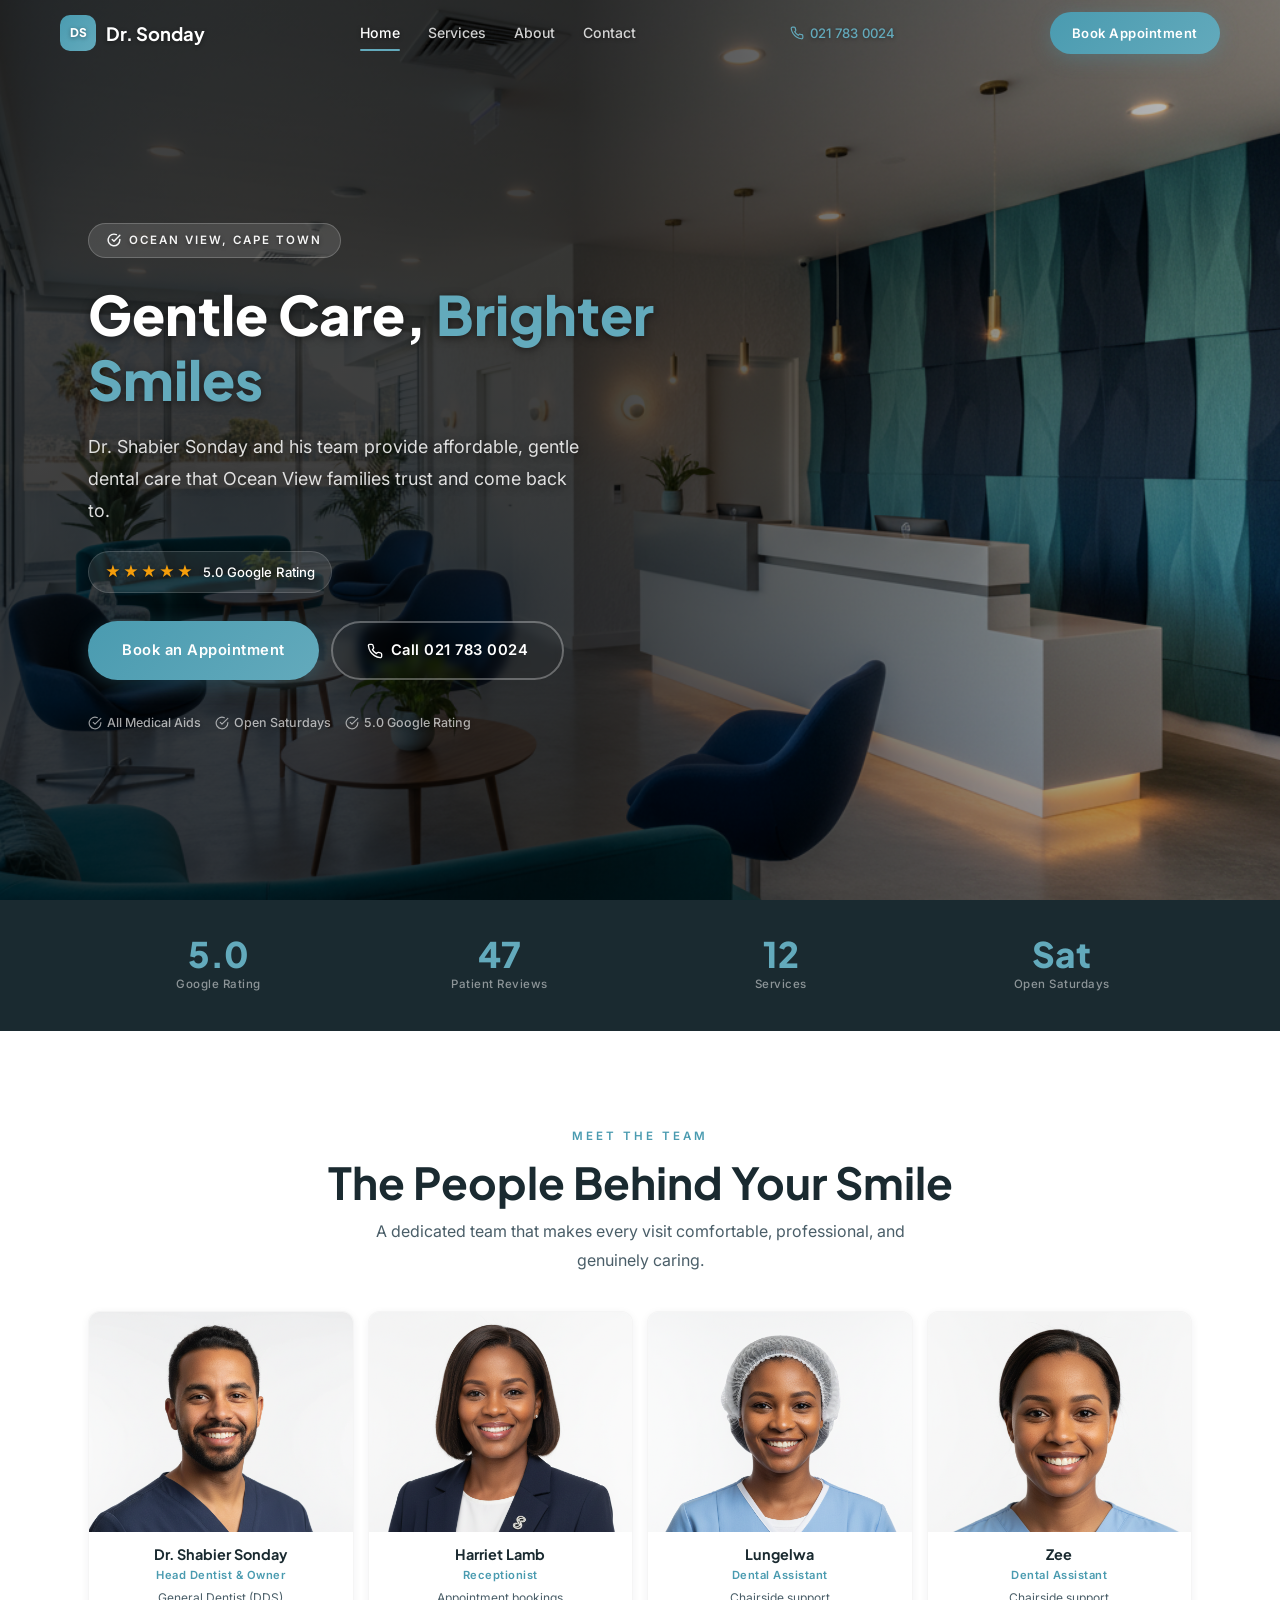
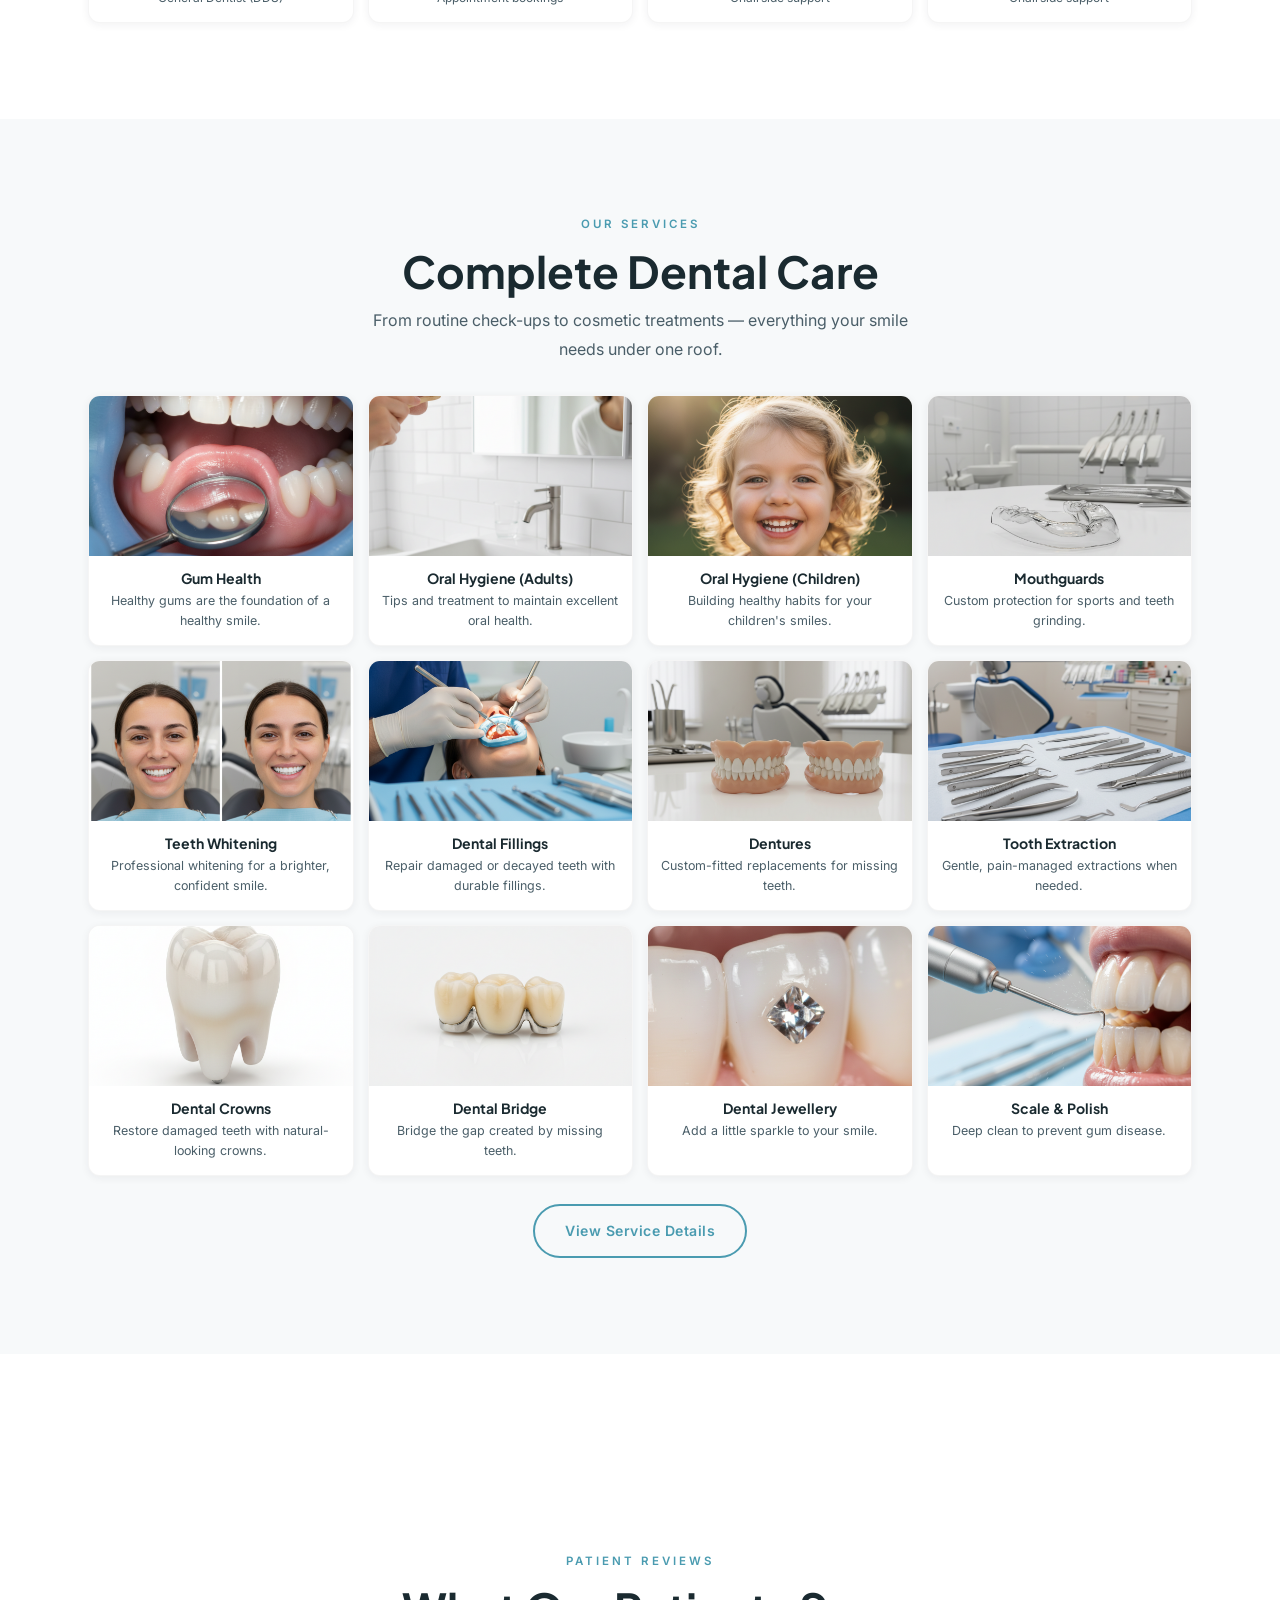
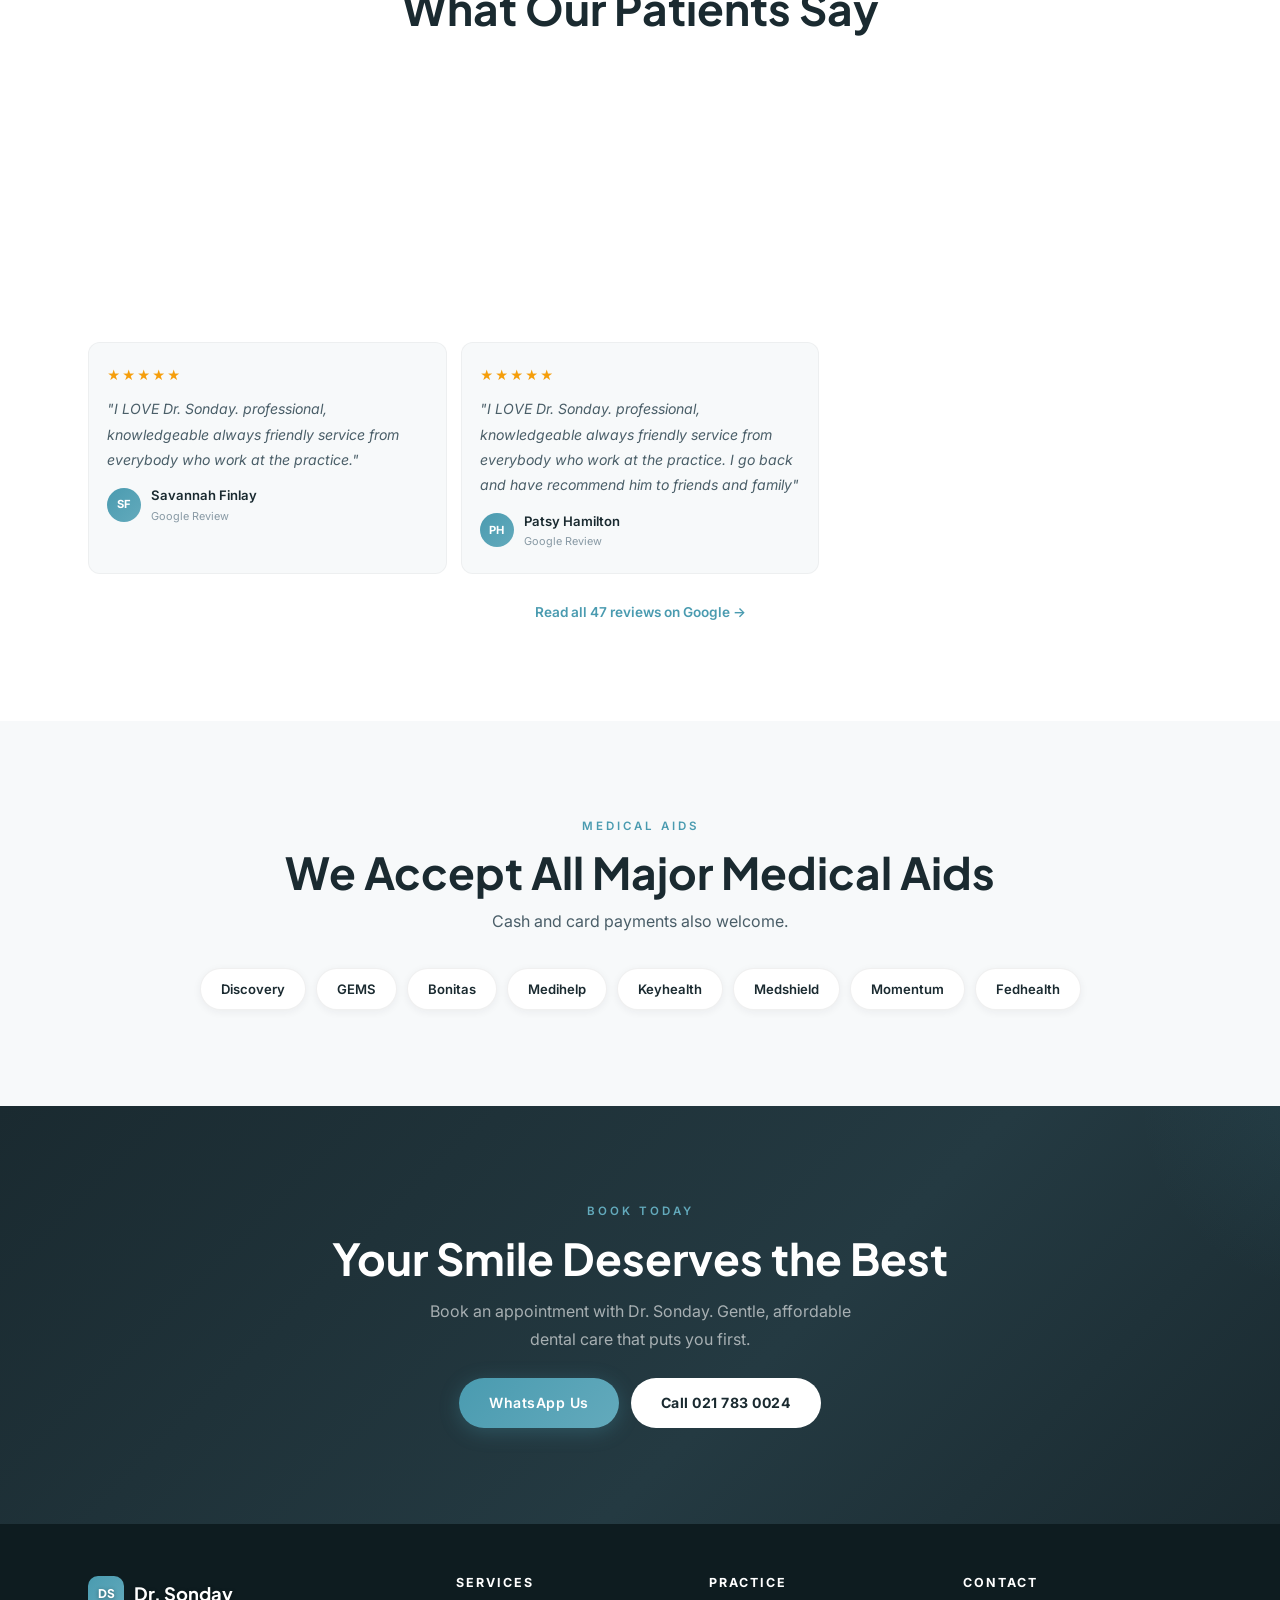
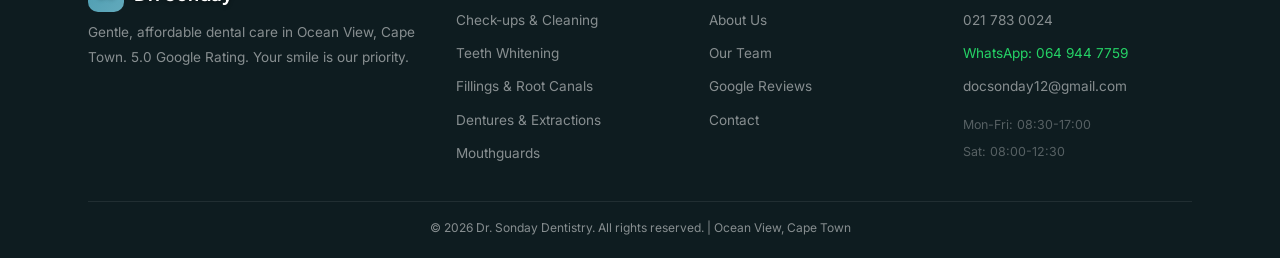
==== commit e108eaa9: "Add hard rule 15: hero text contrast with directional gradient overlay New rule requires WCAG AA con" ====
--- a/dentist/index.html
+++ b/dentist/index.html
@@ -65,20 +65,20 @@
 /* NAV — transparent on desktop, solid on mobile */
 .nav{position:fixed;top:0;left:0;width:100%;z-index:1000;padding:12px 0;transition:all 0.3s ease;background:rgba(26,42,48,0.85);backdrop-filter:blur(16px);-webkit-backdrop-filter:blur(16px)}
 .nav.scrolled{background:var(--white);box-shadow:0 2px 20px rgba(0,0,0,0.08);padding:8px 0}
-.nav.scrolled .nav-logo{color:var(--text-dark)}
+.nav.scrolled .nav-logo{color:var(--text-dark);text-shadow:none}
 .nav.scrolled .nav-links a{color:var(--text-mid)}
 .nav.scrolled .nav-links a:hover,.nav.scrolled .nav-links a.active{color:var(--text-dark)}
 .nav.scrolled .nav-links a.active::after{background:var(--primary)}
 .nav.scrolled .nav-phone{color:var(--primary)}
 .nav.scrolled .nav-hamburger span{background:var(--text-dark)}
 .nav-inner{display:flex;align-items:center;justify-content:space-between;max-width:var(--max-width);margin:0 auto;padding:0 20px}
-.nav-logo{display:flex;align-items:center;gap:10px;color:var(--white);font-family:var(--font-heading);font-size:1.15rem;font-weight:700;transition:color 0.3s ease}
+.nav-logo{display:flex;align-items:center;gap:10px;color:var(--white);font-family:var(--font-heading);font-size:1.15rem;font-weight:700;transition:color 0.3s ease;text-shadow:0 1px 4px rgba(0,0,0,0.4)}
 .nav-logo-icon{width:36px;height:36px;background:linear-gradient(135deg,var(--primary),var(--primary-light));border-radius:10px;display:flex;align-items:center;justify-content:center;font-weight:800;font-size:0.75rem;color:var(--white)}
 .nav-links{display:none;align-items:center;gap:28px}
-.nav-links a{color:rgba(255,255,255,0.8);font-size:0.88rem;font-weight:500;transition:color 0.3s ease;position:relative}
+.nav-links a{color:rgba(255,255,255,0.8);font-size:0.88rem;font-weight:500;transition:color 0.3s ease;position:relative;text-shadow:0 1px 4px rgba(0,0,0,0.4)}
 .nav-links a:hover,.nav-links a.active{color:var(--white)}
 .nav-links a.active::after{content:'';position:absolute;bottom:-6px;left:0;width:100%;height:2px;background:var(--primary-light);border-radius:2px}
-.nav-phone{display:none;color:var(--primary-light);font-weight:500;font-size:0.82rem;align-items:center;gap:6px;transition:color 0.3s ease}
+.nav-phone{display:none;color:var(--primary-light);font-weight:500;font-size:0.82rem;align-items:center;gap:6px;transition:color 0.3s ease;text-shadow:0 1px 4px rgba(0,0,0,0.4)}
 .nav-cta{display:none}
 .nav-hamburger{display:flex;flex-direction:column;gap:5px;padding:8px;cursor:pointer}
 .nav-hamburger span{width:22px;height:2px;background:var(--white);border-radius:2px;transition:all 0.3s ease}
@@ -271,15 +271,15 @@
   .container{padding:0 48px}
   .services-grid{grid-template-columns:repeat(4,1fr)}
   .reviews-grid{grid-template-columns:repeat(3,1fr)}
-  .hero{min-height:100vh;align-items:center;padding:120px 0 64px;background:linear-gradient(165deg,rgba(0,0,0,0.33) 0%,rgba(0,0,0,0.28) 50%,rgba(0,0,0,0.36) 100%),url('hero.png') center/cover no-repeat}
-  .hero h1{font-size:3.4rem;color:var(--white)}
+  .hero{min-height:100vh;align-items:center;padding:120px 0 64px;background:linear-gradient(to right,rgba(0,0,0,0.75) 0%,rgba(0,0,0,0.75) 45%,rgba(0,0,0,0.2) 100%),url('hero.png') center/cover no-repeat}
+  .hero h1{font-size:3.4rem;color:var(--white);text-shadow:0 2px 8px rgba(0,0,0,0.5)}
   .hero h1 .accent{color:var(--primary-light)}
-  .hero-sub{color:rgba(255,255,255,0.8);font-size:1.12rem}
-  .hero-badge{background:rgba(255,255,255,0.12);border-color:rgba(255,255,255,0.2);color:rgba(255,255,255,0.9)}
-  .hero-badge svg{color:rgba(255,255,255,0.9)}
-  .hero-rating{background:rgba(255,255,255,0.1);border-color:rgba(255,255,255,0.15);color:var(--white);box-shadow:none}
-  .hero-trust{color:rgba(255,255,255,0.55)}
-  .hero-trust-item svg{color:rgba(255,255,255,0.5)}
+  .hero-sub{color:rgba(255,255,255,0.85);font-size:1.12rem;text-shadow:0 2px 8px rgba(0,0,0,0.5)}
+  .hero-badge{background:rgba(255,255,255,0.12);border-color:rgba(255,255,255,0.2);color:rgba(255,255,255,0.95);text-shadow:0 1px 4px rgba(0,0,0,0.4)}
+  .hero-badge svg{color:rgba(255,255,255,0.95)}
+  .hero-rating{background:rgba(255,255,255,0.1);border-color:rgba(255,255,255,0.15);color:var(--white);box-shadow:none;text-shadow:0 1px 4px rgba(0,0,0,0.4)}
+  .hero-trust{color:rgba(255,255,255,0.65);text-shadow:0 1px 4px rgba(0,0,0,0.4)}
+  .hero-trust-item svg{color:rgba(255,255,255,0.6)}
   .hero-btns .btn-ghost{display:inline-flex}
   .hero-btns .btn{padding:15px 34px;font-size:0.92rem}
   .trust-num{font-size:2.2rem}
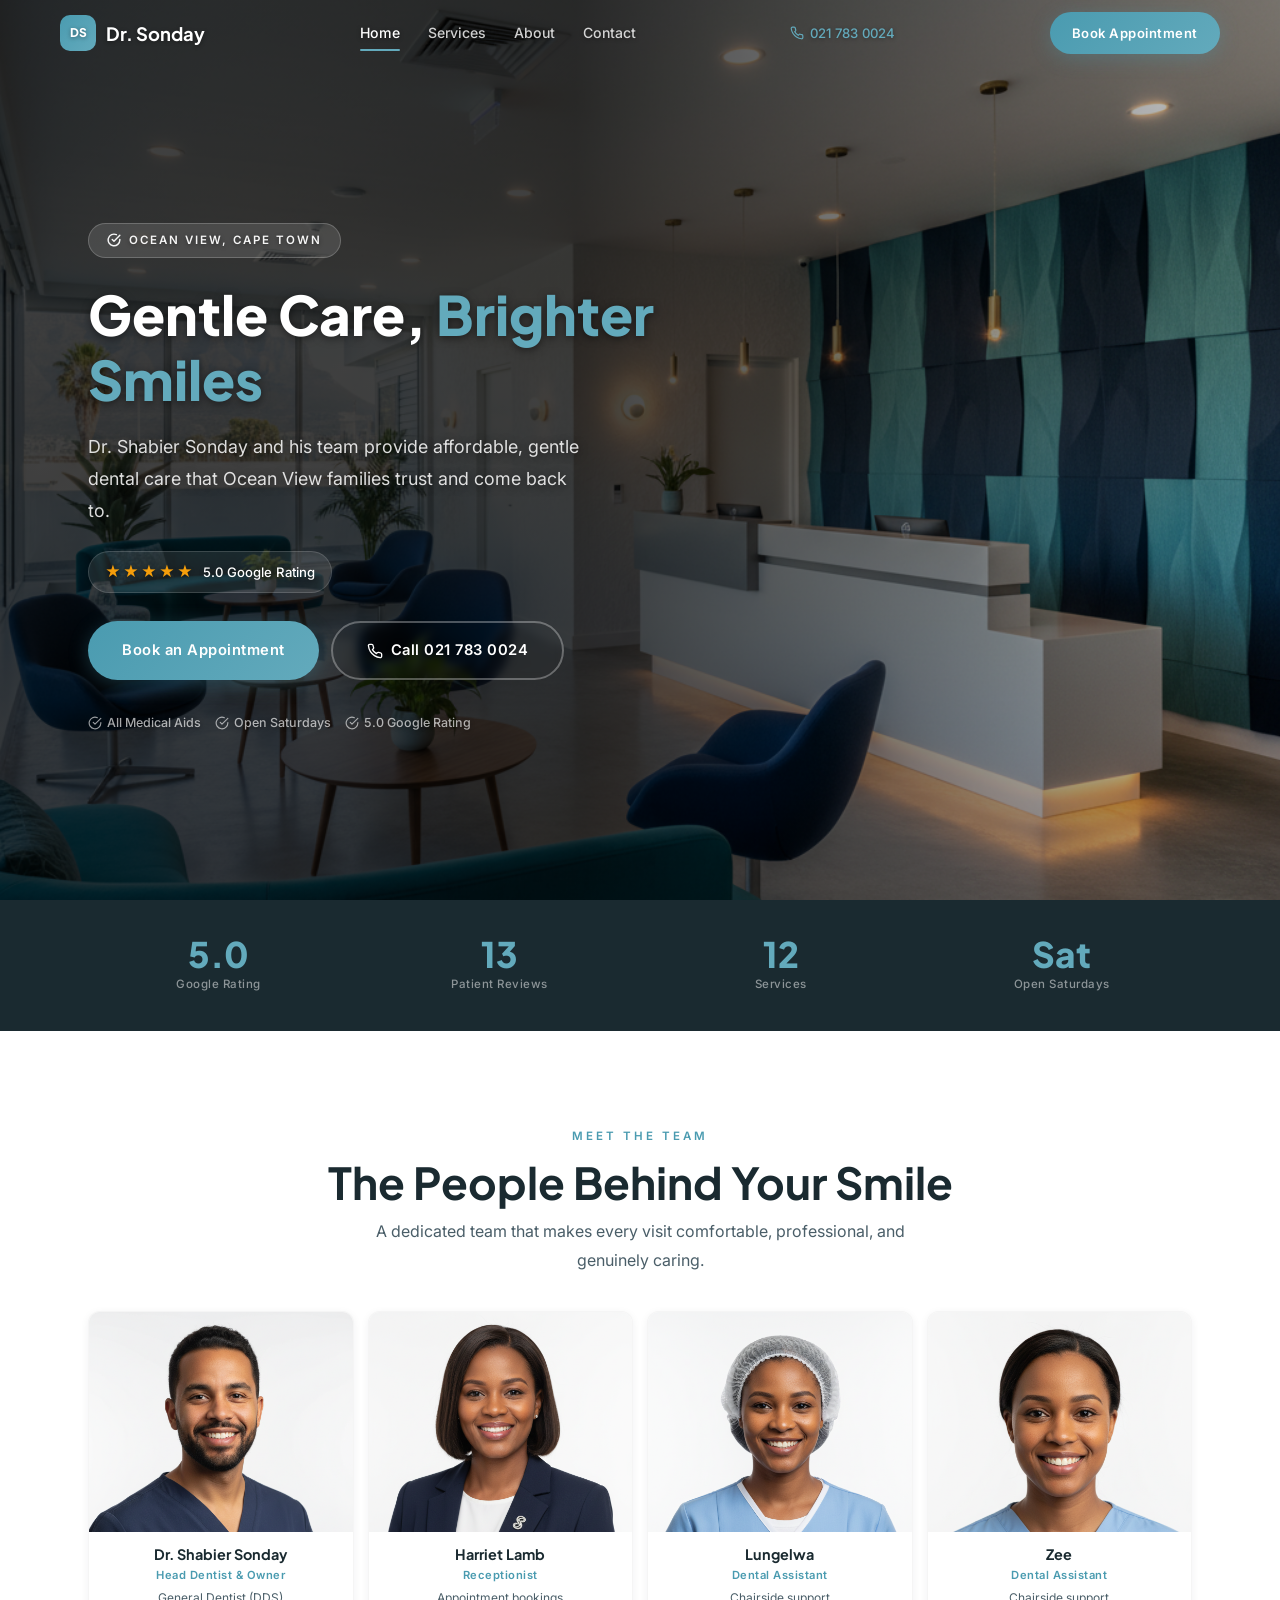
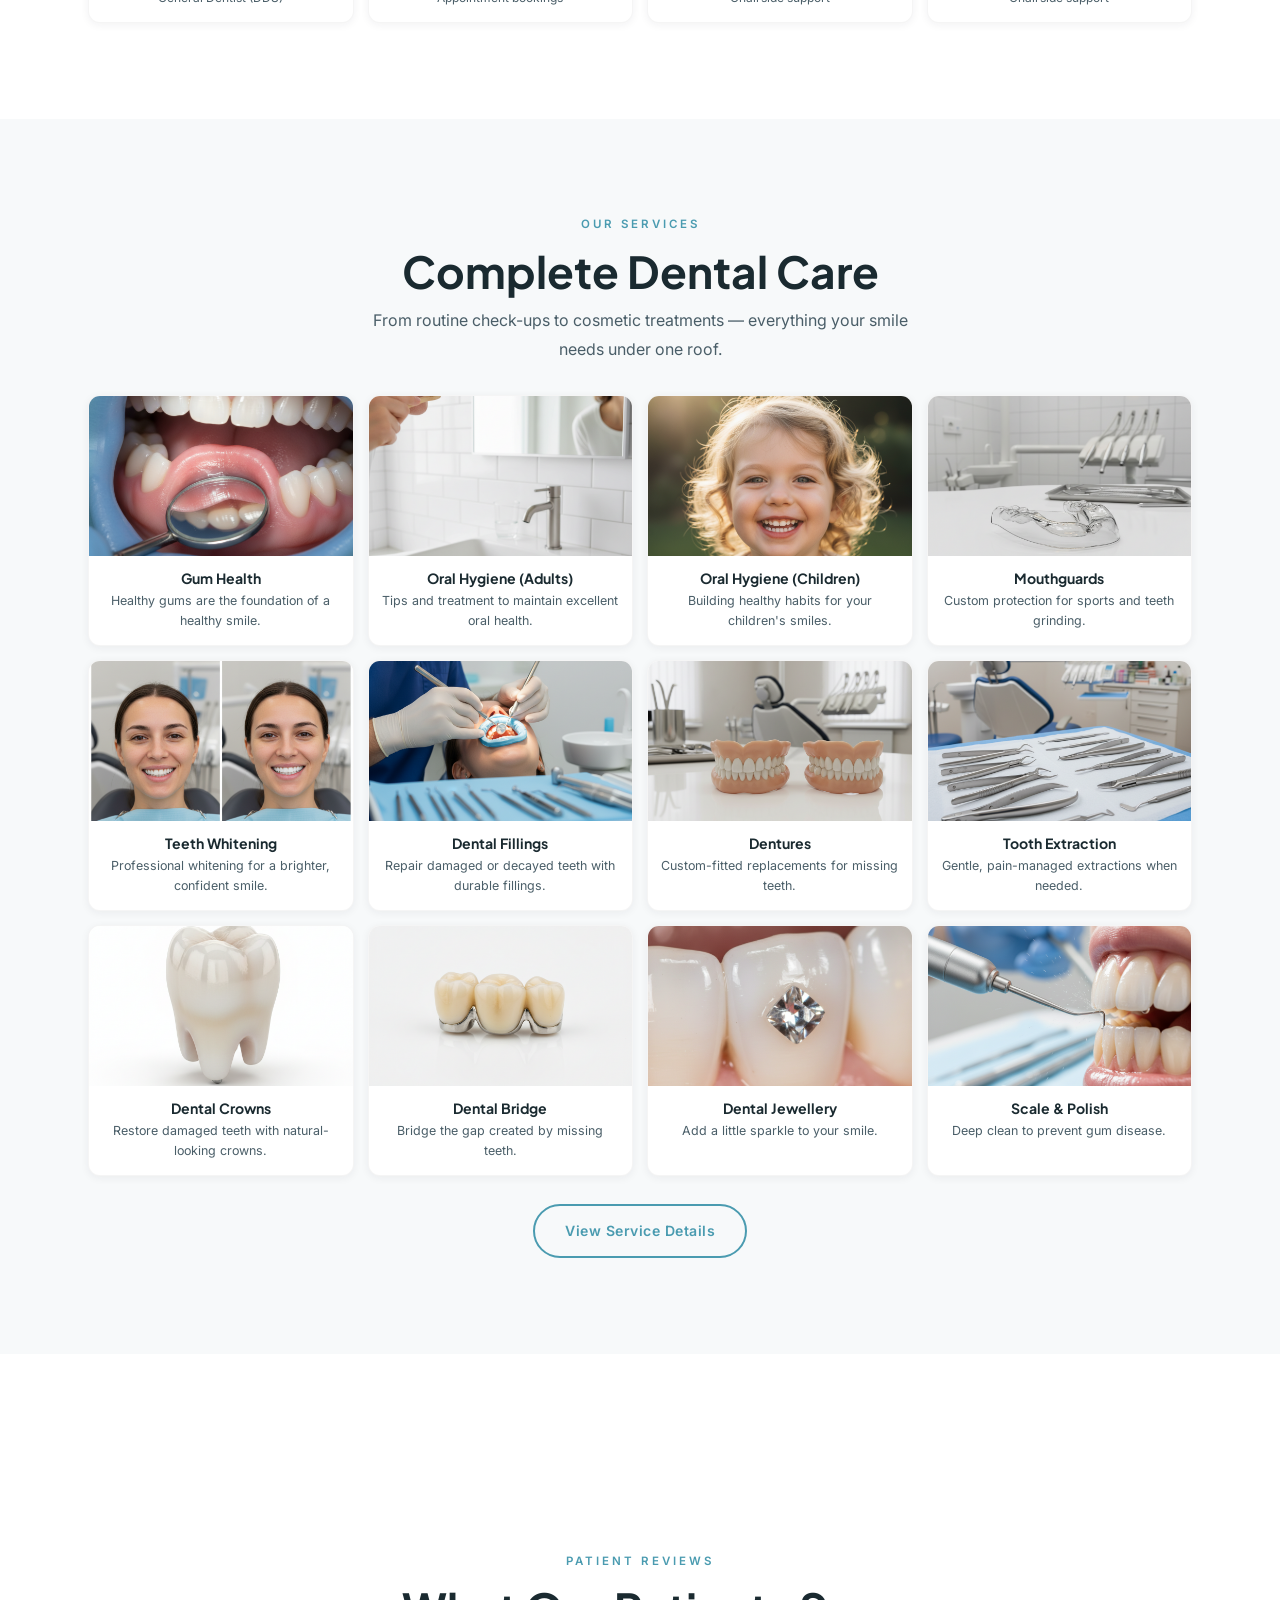
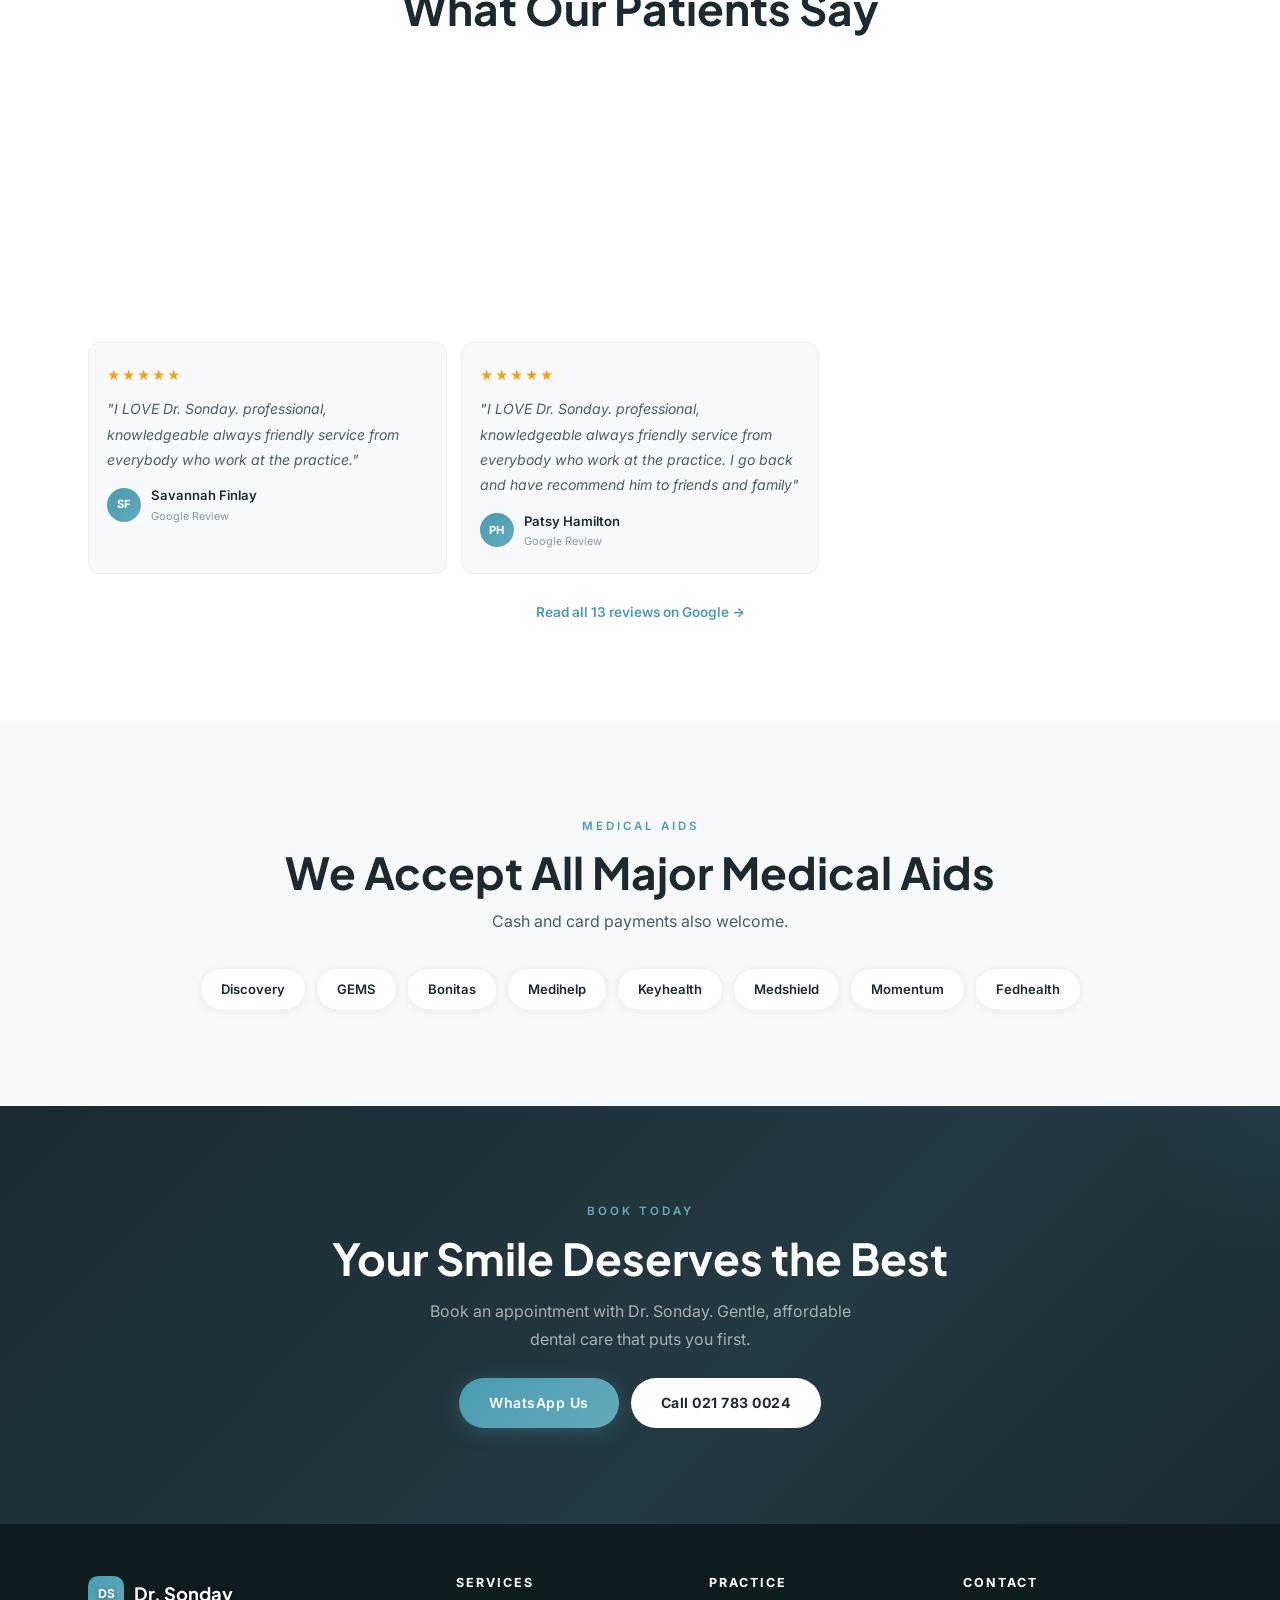
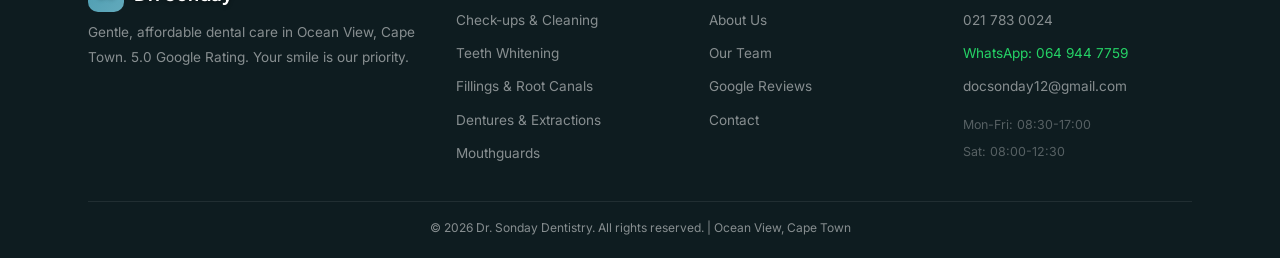
==== commit 79f7835d: "Fix review count 47→13, add OG meta + favicon, add niche config Review count corrected to verified 1" ====
--- a/dentist/index.html
+++ b/dentist/index.html
@@ -5,11 +5,16 @@
 <meta name="viewport" content="width=device-width, initial-scale=1.0">
 <title>Dr. Sonday Dentistry | Gentle Dental Care in Ocean View, Cape Town</title>
 <meta name="description" content="Dr. Shabier Sonday — gentle, affordable dental care in Ocean View, Cape Town. 5.0 Google Rating. Teeth whitening, fillings, extractions, dentures, root canals. All medical aids accepted. Call 021 783 0024.">
+<meta property="og:title" content="Dr. Sonday Dentistry | Gentle Dental Care in Ocean View, Cape Town">
+<meta property="og:description" content="Dr. Shabier Sonday — gentle, affordable dental care in Ocean View, Cape Town. 5.0 Google Rating. All medical aids accepted.">
+<meta property="og:image" content="hero.png">
+<meta property="og:type" content="website">
+<link rel="icon" type="image/png" href="data:image/svg+xml,<svg xmlns='http://www.w3.org/2000/svg' viewBox='0 0 100 100'><rect width='100' height='100' rx='20' fill='%234a9bb0'/><text x='50' y='68' font-family='sans-serif' font-size='50' font-weight='bold' fill='white' text-anchor='middle'>DS</text></svg>">
 <link rel="preconnect" href="https://fonts.googleapis.com">
 <link rel="preconnect" href="https://fonts.gstatic.com" crossorigin>
 <link href="https://fonts.googleapis.com/css2?family=Plus+Jakarta+Sans:wght@400;500;600;700;800&family=Inter:wght@300;400;500;600;700&display=swap" rel="stylesheet">
 <script type="application/ld+json">
-{"@context":"https://schema.org","@type":"Dentist","name":"Dr. Sonday Dentistry","url":"https://616ac20304791.site123.me/","telephone":"+27217830024","email":"docsonday12@gmail.com","address":{"@type":"PostalAddress","streetAddress":"Flat 1, 18 Gemini Way","addressLocality":"Ocean View","addressRegion":"Cape Town","postalCode":"7975","addressCountry":"ZA"},"openingHoursSpecification":[{"@type":"OpeningHoursSpecification","dayOfWeek":["Monday","Tuesday","Wednesday","Thursday","Friday"],"opens":"08:30","closes":"17:00"},{"@type":"OpeningHoursSpecification","dayOfWeek":"Saturday","opens":"08:00","closes":"12:30"}],"aggregateRating":{"@type":"AggregateRating","ratingValue":"5.0","reviewCount":"47"}}
+{"@context":"https://schema.org","@type":"Dentist","name":"Dr. Sonday Dentistry","url":"https://616ac20304791.site123.me/","telephone":"+27217830024","email":"docsonday12@gmail.com","address":{"@type":"PostalAddress","streetAddress":"Flat 1, 18 Gemini Way","addressLocality":"Ocean View","addressRegion":"Cape Town","postalCode":"7975","addressCountry":"ZA"},"openingHoursSpecification":[{"@type":"OpeningHoursSpecification","dayOfWeek":["Monday","Tuesday","Wednesday","Thursday","Friday"],"opens":"08:30","closes":"17:00"},{"@type":"OpeningHoursSpecification","dayOfWeek":"Saturday","opens":"08:00","closes":"12:30"}],"aggregateRating":{"@type":"AggregateRating","ratingValue":"5.0","reviewCount":"13"}}
 </script>
 <style>
 :root {
@@ -66,10 +71,10 @@
 .nav{position:fixed;top:0;left:0;width:100%;z-index:1000;padding:12px 0;transition:all 0.3s ease;background:rgba(26,42,48,0.85);backdrop-filter:blur(16px);-webkit-backdrop-filter:blur(16px)}
 .nav.scrolled{background:var(--white);box-shadow:0 2px 20px rgba(0,0,0,0.08);padding:8px 0}
 .nav.scrolled .nav-logo{color:var(--text-dark);text-shadow:none}
-.nav.scrolled .nav-links a{color:var(--text-mid)}
+.nav.scrolled .nav-links a{color:var(--text-mid);text-shadow:none}
 .nav.scrolled .nav-links a:hover,.nav.scrolled .nav-links a.active{color:var(--text-dark)}
 .nav.scrolled .nav-links a.active::after{background:var(--primary)}
-.nav.scrolled .nav-phone{color:var(--primary)}
+.nav.scrolled .nav-phone{color:var(--primary);text-shadow:none}
 .nav.scrolled .nav-hamburger span{background:var(--text-dark)}
 .nav-inner{display:flex;align-items:center;justify-content:space-between;max-width:var(--max-width);margin:0 auto;padding:0 20px}
 .nav-logo{display:flex;align-items:center;gap:10px;color:var(--white);font-family:var(--font-heading);font-size:1.15rem;font-weight:700;transition:color 0.3s ease;text-shadow:0 1px 4px rgba(0,0,0,0.4)}
@@ -343,7 +348,7 @@
 
   <section class="trust-strip"><div class="container"><div class="trust-grid">
     <div class="fade-in"><div class="trust-num">5.0</div><div class="trust-label">Google Rating</div></div>
-    <div class="fade-in"><div class="trust-num">47</div><div class="trust-label">Patient Reviews</div></div>
+    <div class="fade-in"><div class="trust-num">13</div><div class="trust-label">Patient Reviews</div></div>
     <div class="fade-in"><div class="trust-num">12</div><div class="trust-label">Services</div></div>
     <div class="fade-in"><div class="trust-num">Sat</div><div class="trust-label">Open Saturdays</div></div>
   </div></div></section>
@@ -385,7 +390,7 @@
     <div class="reviews-header">
       <div class="google-badge fade-in">
         <div class="google-badge-score">5.0</div>
-        <div><div class="google-badge-stars">&#9733;&#9733;&#9733;&#9733;&#9733;</div><div class="google-badge-count">Based on 47 Reviews</div></div>
+        <div><div class="google-badge-stars">&#9733;&#9733;&#9733;&#9733;&#9733;</div><div class="google-badge-count">Based on 13 Reviews</div></div>
         <div class="google-logo"><svg width="60" height="20" viewBox="0 0 272 92"><path d="M115.75 47.18c0 12.77-9.99 22.18-22.25 22.18s-22.25-9.41-22.25-22.18C71.25 34.32 81.24 25 93.5 25s22.25 9.32 22.25 22.18zm-9.74 0c0-7.98-5.79-13.44-12.51-13.44S80.99 39.2 80.99 47.18c0 7.9 5.79 13.44 12.51 13.44s12.51-5.55 12.51-13.44z" fill="#EA4335"/><path d="M163.75 47.18c0 12.77-9.99 22.18-22.25 22.18s-22.25-9.41-22.25-22.18c0-12.85 9.99-22.18 22.25-22.18s22.25 9.32 22.25 22.18zm-9.74 0c0-7.98-5.79-13.44-12.51-13.44s-12.51 5.46-12.51 13.44c0 7.9 5.79 13.44 12.51 13.44s12.51-5.55 12.51-13.44z" fill="#FBBC05"/><path d="M209.75 26.34v39.82c0 16.38-9.66 23.07-21.08 23.07-10.75 0-17.22-7.19-19.66-13.07l8.48-3.53c1.51 3.61 5.21 7.87 11.17 7.87 7.31 0 11.84-4.51 11.84-13v-3.19h-.34c-2.18 2.69-6.38 5.04-11.68 5.04-11.09 0-21.25-9.66-21.25-22.09 0-12.52 10.16-22.26 21.25-22.26 5.29 0 9.49 2.35 11.68 4.96h.34v-3.61h9.25zm-8.56 20.92c0-7.81-5.21-13.52-11.84-13.52-6.72 0-12.35 5.71-12.35 13.52 0 7.73 5.63 13.36 12.35 13.36 6.63 0 11.84-5.63 11.84-13.36z" fill="#4285F4"/><path d="M225 3v65h-9.5V3h9.5z" fill="#34A853"/><path d="M262.02 54.48l7.56 5.04c-2.44 3.61-8.32 9.83-18.48 9.83-12.6 0-22.01-9.74-22.01-22.18 0-13.19 9.49-22.18 20.92-22.18 11.51 0 17.14 9.16 18.98 14.11l1.01 2.52-29.65 12.28c2.27 4.45 5.8 6.72 10.75 6.72 4.96 0 8.4-2.44 10.92-6.14zm-23.27-7.98l19.82-8.23c-1.09-2.77-4.37-4.7-8.23-4.7-4.96 0-11.84 4.37-11.59 12.93z" fill="#EA4335"/><path d="M35.29 41.19V32H67c.31 1.64.47 3.58.47 5.68 0 7.06-1.93 15.79-8.15 22.01-6.05 6.3-13.78 9.66-24.02 9.66C16.32 69.35.36 53.89.36 34.91.36 15.93 16.32.47 35.3.47c10.5 0 17.98 4.12 23.6 9.49l-6.64 6.64c-4.03-3.78-9.49-6.72-16.97-6.72-13.86 0-24.7 11.17-24.7 25.03 0 13.86 10.84 25.03 24.7 25.03 8.99 0 14.11-3.61 17.39-6.89 2.66-2.66 4.41-6.46 5.1-11.65l-22.49-.01z" fill="#4285F4"/></svg></div>
       </div>
       <span class="eyebrow">Patient Reviews</span>
@@ -398,7 +403,7 @@
       <div class="review-card fade-in"><div class="review-card-stars">&#9733;&#9733;&#9733;&#9733;&#9733;</div><p>"I LOVE Dr. Sonday. professional, knowledgeable always friendly service from everybody who work at the practice."</p><div class="review-card-author"><div class="review-card-avatar">SF</div><div><div class="review-card-name">Savannah Finlay</div><div class="review-card-src">Google Review</div></div></div></div>
       <div class="review-card fade-in"><div class="review-card-stars">&#9733;&#9733;&#9733;&#9733;&#9733;</div><p>"I LOVE Dr. Sonday. professional, knowledgeable always friendly service from everybody who work at the practice. I go back and have recommend him to friends and family"</p><div class="review-card-author"><div class="review-card-avatar">PH</div><div><div class="review-card-name">Patsy Hamilton</div><div class="review-card-src">Google Review</div></div></div></div>
     </div>
-    <div class="reviews-link"><a href="https://search.google.com/local/reviews?placeid=ChIJZ61zaEFrzB0RqVIYufiLzY8" target="_blank" rel="noopener">Read all 47 reviews on Google &rarr;</a></div>
+    <div class="reviews-link"><a href="https://search.google.com/local/reviews?placeid=ChIJZ61zaEFrzB0RqVIYufiLzY8" target="_blank" rel="noopener">Read all 13 reviews on Google &rarr;</a></div>
   </div></section>
 
   <section class="med-aids"><div class="container text-center">
@@ -449,13 +454,7 @@
       <div class="c-item"><div class="c-icon"><svg width="16" height="16" viewBox="0 0 24 24" fill="none" stroke="currentColor" stroke-width="2" stroke-linecap="round" stroke-linejoin="round"><path d="M21 10c0 7-9 13-9 13s-9-6-9-13a9 9 0 0118 0z"/><circle cx="12" cy="10" r="3"/></svg></div><div><div class="c-label">Address</div><div class="c-value">Flat 1, 18 Gemini Way<br>Ocean View, Cape Town, 7975</div></div></div>
     </div>
     <div class="contact-form fade-in"><h3>Book an Appointment</h3><p>Tell us what you need and we will confirm your booking.</p>
-      <form onsubmit="handleSubmit(event)">
-        <div class="fg"><label for="name">Full Name</label><input type="text" id="name" placeholder="Your full name" required></div>
-        <div class="fg"><label for="phone">Phone Number</label><input type="tel" id="phone" placeholder="Your phone number" required></div>
-        <div class="fg"><label for="service">Service Needed</label><select id="service" required><option value="">Select a service</option><option>Check-up &amp; Cleaning</option><option>Teeth Whitening</option><option>Fillings &amp; Restorations</option><option>Tooth Extraction</option><option>Dentures</option><option>Root Canal</option><option>Mouthguard</option><option>Dental Jewellery</option><option>Other</option></select></div>
-        <div class="fg"><label for="message">Additional Details</label><textarea id="message" placeholder="Any concerns or preferred dates..."></textarea></div>
-        <button type="submit" class="btn btn-primary form-submit">Request Appointment</button>
-      </form>
+      <iframe data-tally-src="https://tally.so/embed/9qlQe4?alignLeft=1&hideTitle=1&transparentBackground=1&dynamicHeight=1&source=dr-sonday" loading="lazy" width="100%" height="205" frameborder="0" marginheight="0" marginwidth="0" title="Book an Appointment"></iframe>
     </div>
   </div></div></section>
   <section class="hours-section"><div class="container"><span class="eyebrow">Hours</span><h2>When We Are Open</h2><div class="hours-grid">
@@ -484,7 +483,8 @@
 function navTo(p){document.querySelectorAll('.page').forEach(x=>x.classList.remove('active'));document.getElementById('page-'+p).classList.add('active');document.querySelectorAll('.nav-links a').forEach(a=>a.classList.toggle('active',a.dataset.page===p));window.scrollTo({top:0,behavior:'smooth'});setTimeout(()=>{document.querySelectorAll('.fade-in').forEach(el=>{if(el.getBoundingClientRect().top<window.innerHeight)el.classList.add('visible')})},100)}
 function toggleMenu(){document.getElementById('mobileMenu').classList.add('open')}
 function closeMenu(){document.getElementById('mobileMenu').classList.remove('open')}
-function handleSubmit(e){e.preventDefault();const b=e.target.querySelector('button[type="submit"]');const o=b.textContent;b.textContent='Sending...';b.disabled=true;setTimeout(()=>{b.textContent='Appointment Requested!';b.style.background='#25D366';setTimeout(()=>{b.textContent=o;b.style.background='';b.disabled=false;e.target.reset()},2500)},1500)}
+// Tally form embed loader
+var d=document,w="https://tally.so/widgets/embed.js",v=function(){"undefined"!=typeof Tally?Tally.loadEmbeds():d.querySelectorAll("iframe[data-tally-src]:not([src])").forEach(function(e){e.src=e.dataset.tallySrc})};if("undefined"!=typeof Tally)v();else if(d.querySelector('script[src="'+w+'"]')==null){var s=d.createElement("script");s.src=w;s.onload=v;s.onerror=v;d.body.appendChild(s);}
 window.addEventListener('scroll',()=>{document.getElementById('navbar').classList.toggle('scrolled',window.scrollY>80)});
 document.getElementById('footerYear').textContent=new Date().getFullYear();
 const obs=new IntersectionObserver(es=>{es.forEach(e=>{if(e.isIntersecting){e.target.classList.add('visible');obs.unobserve(e.target)}})},{threshold:0.1,rootMargin:'0px 0px -40px 0px'});
